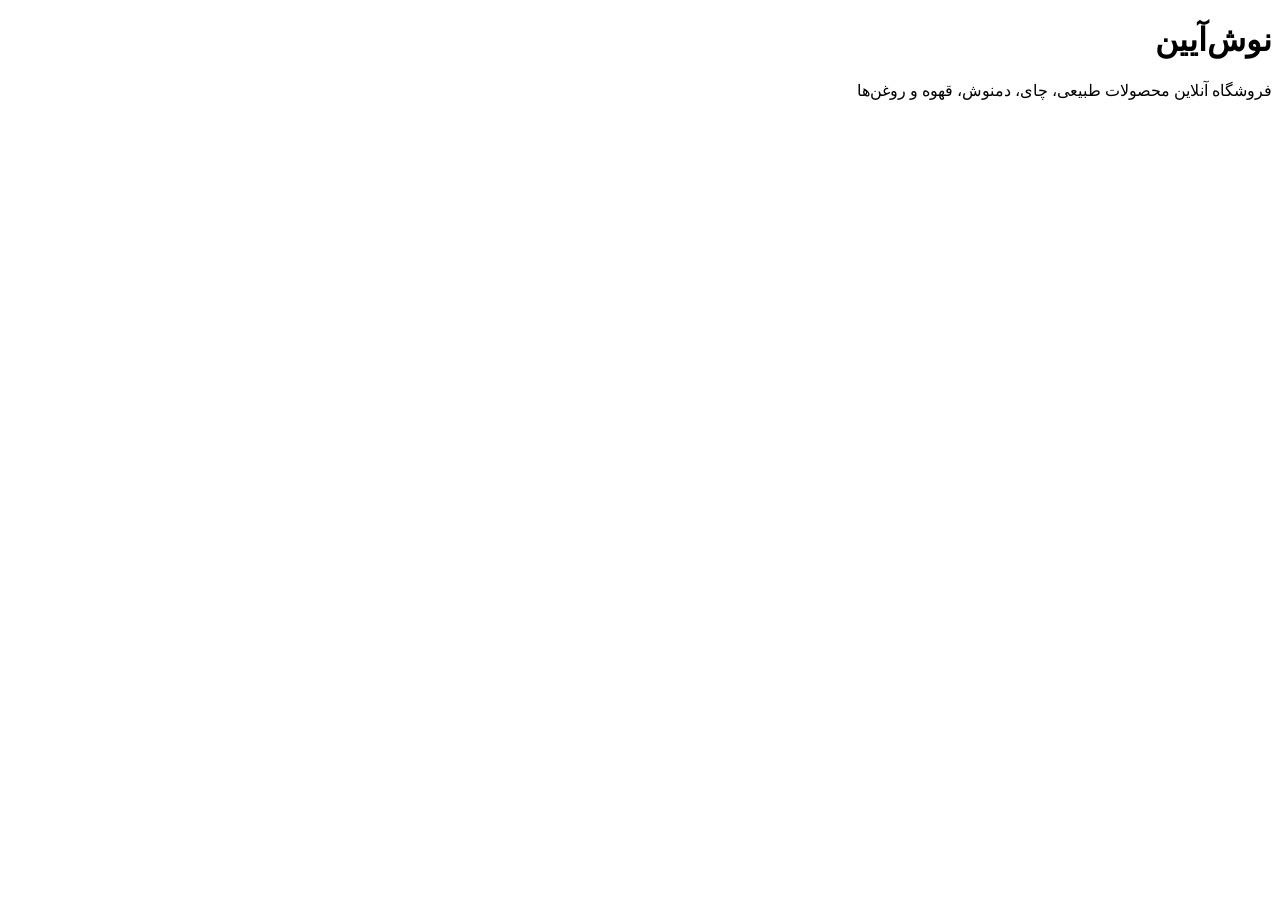
==== index.html @ 5b9dd668 "Create index.html" ====
<!DOCTYPE html>
<html lang="fa" dir="rtl">
<head>
    <meta charset="UTF-8">
    <meta name="viewport" content="width=device-width, initial-scale=1.0">
    <title>نوش‌آیین | فروشگاه محصولات طبیعی</title>
</head>

<body>

    <h1>نوش‌آیین</h1>
    <p>فروشگاه آنلاین محصولات طبیعی، چای، دمنوش، قهوه و روغن‌ها</p>

</body>
</html>
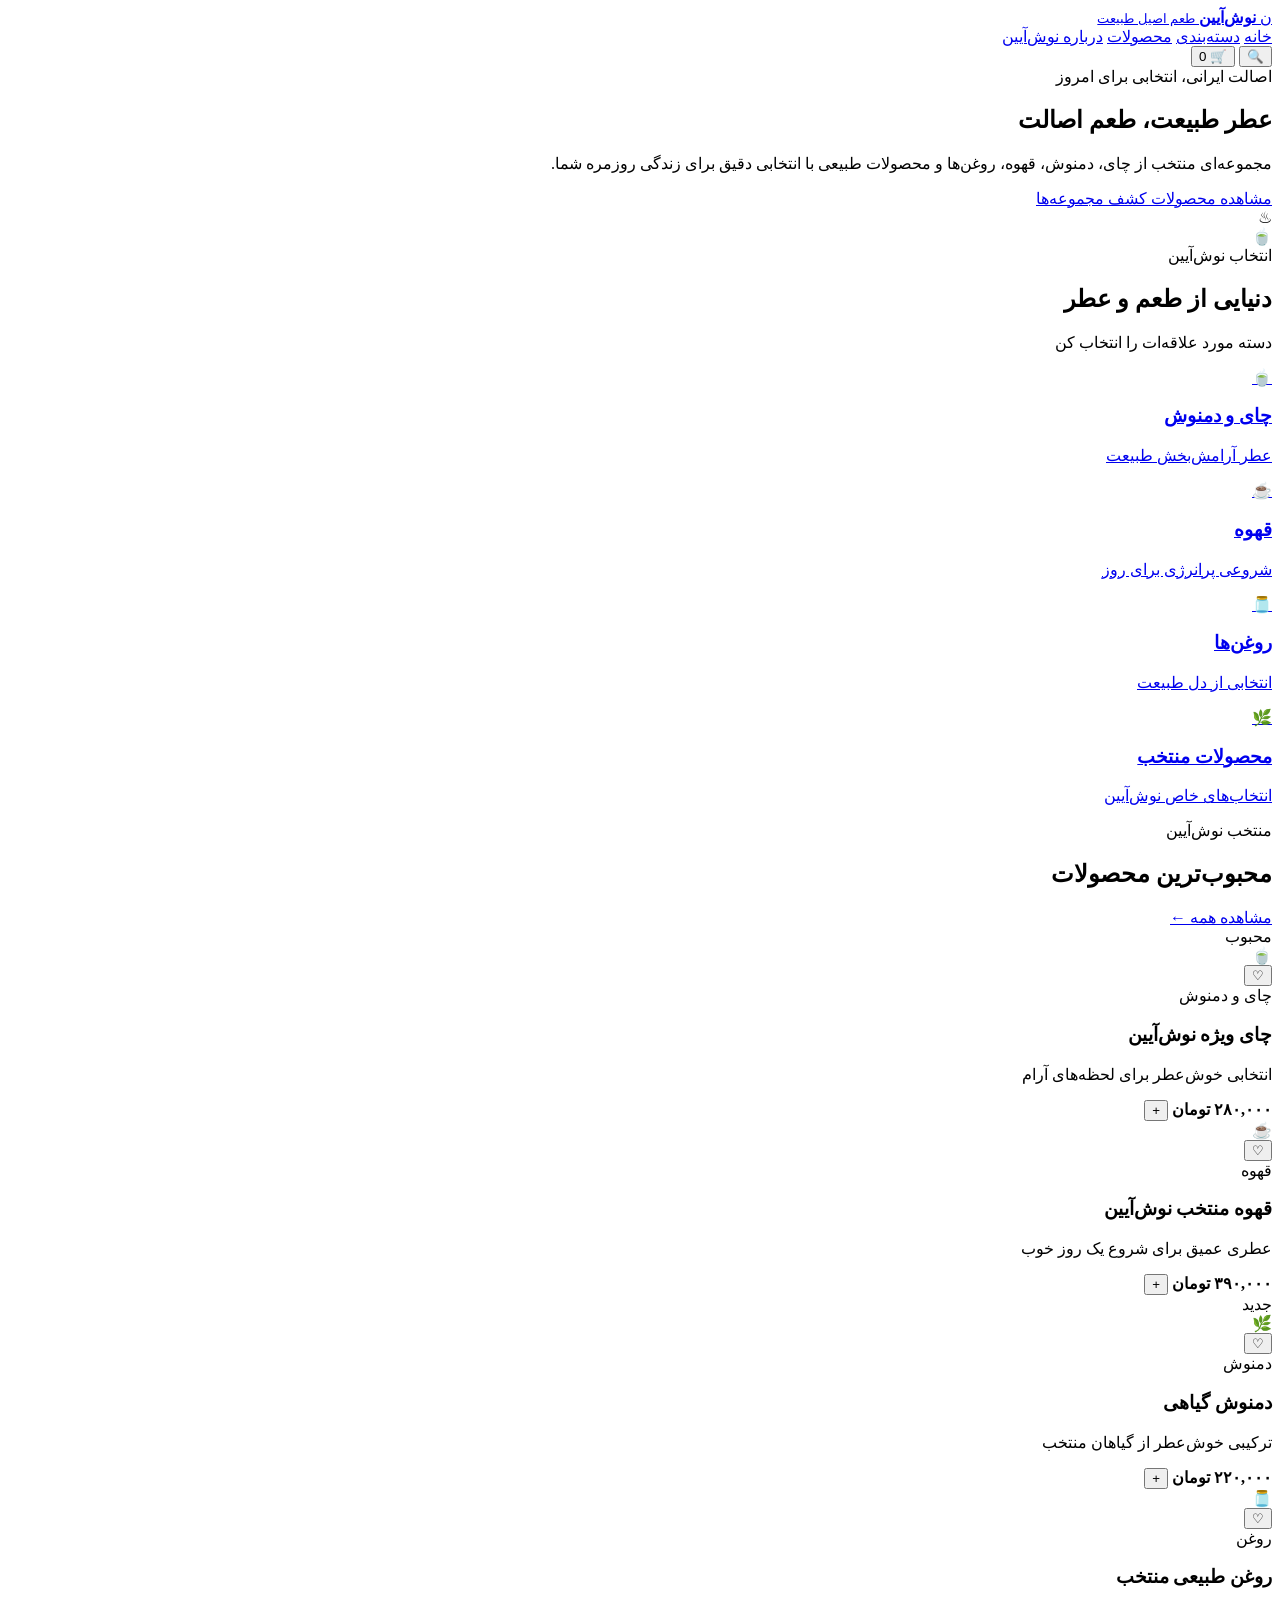
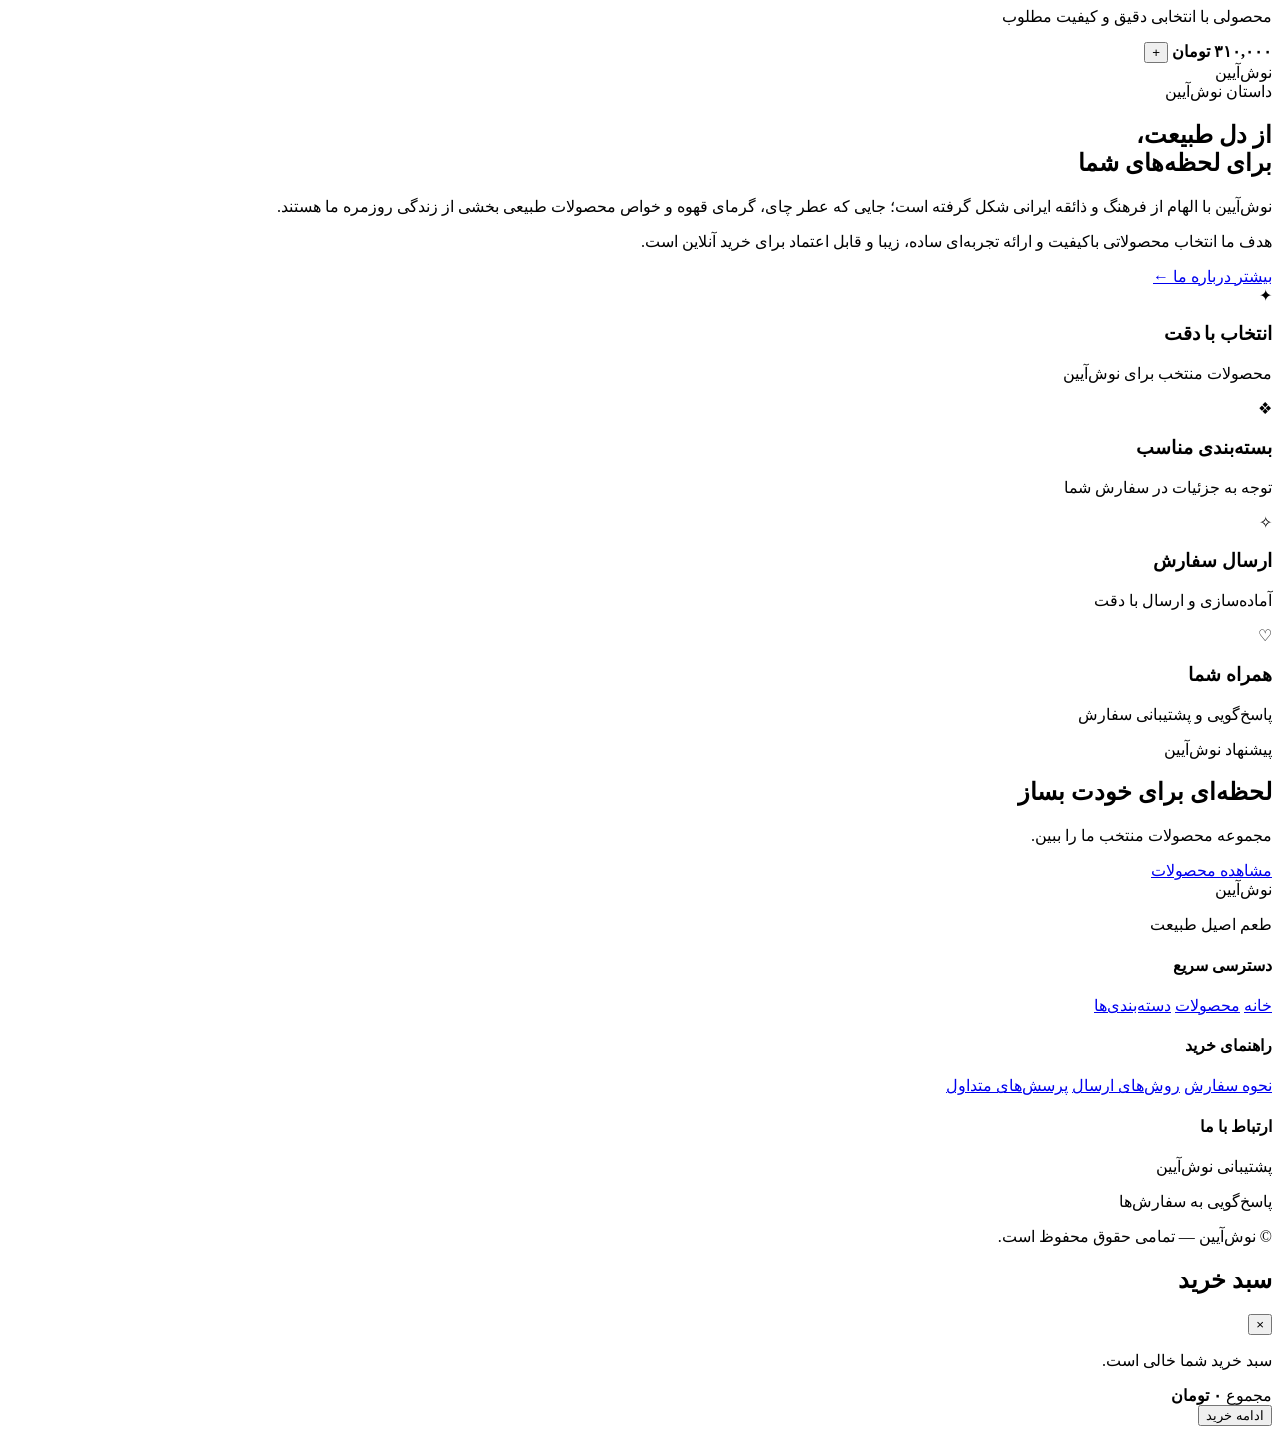
==== commit 559d446b: "Update index.html" ====
--- a/index.html
+++ b/index.html
@@ -3,13 +3,748 @@
 <head>
     <meta charset="UTF-8">
     <meta name="viewport" content="width=device-width, initial-scale=1.0">
+
     <title>نوش‌آیین | فروشگاه محصولات طبیعی</title>
+
+    <meta
+        name="description"
+        content="نوش‌آیین؛ فروشگاه آنلاین چای، دمنوش، قهوه، روغن و محصولات طبیعی"
+    >
+
+    <link rel="stylesheet" href="style.css">
 </head>
 
 <body>
 
-    <h1>نوش‌آیین</h1>
-    <p>فروشگاه آنلاین محصولات طبیعی، چای، دمنوش، قهوه و روغن‌ها</p>
+    <!-- ================= HEADER ================= -->
+
+    <header class="header">
+
+        <div class="container nav">
+
+            <a href="#" class="logo">
+                <span class="logo-symbol">ن</span>
+
+                <span>
+                    <strong>نوش‌آیین</strong>
+                    <small>طعم اصیل طبیعت</small>
+                </span>
+            </a>
+
+            <nav class="main-nav">
+
+                <a href="#home">خانه</a>
+                <a href="#categories">دسته‌بندی</a>
+                <a href="#products">محصولات</a>
+                <a href="#story">درباره نوش‌آیین</a>
+
+            </nav>
+
+            <div class="nav-actions">
+
+                <button class="icon-btn" aria-label="جستجو">
+                    🔍
+                </button>
+
+                <button class="cart-btn" id="cartButton">
+
+                    🛒
+
+                    <span id="cartCount">0</span>
+
+                </button>
+
+            </div>
+
+        </div>
+
+    </header>
+
+
+    <!-- ================= HERO ================= -->
+
+    <main>
+
+        <section class="hero" id="home">
+
+            <div class="hero-pattern"></div>
+
+            <div class="container hero-content">
+
+                <div class="hero-text">
+
+                    <span class="eyebrow">
+                        اصالت ایرانی، انتخابی برای امروز
+                    </span>
+
+                    <h1>
+                        عطر طبیعت،
+                        <span>طعم اصالت</span>
+                    </h1>
+
+                    <p>
+                        مجموعه‌ای منتخب از چای، دمنوش، قهوه،
+                        روغن‌ها و محصولات طبیعی با انتخابی
+                        دقیق برای زندگی روزمره شما.
+                    </p>
+
+                    <div class="hero-buttons">
+
+                        <a href="#products" class="btn btn-primary">
+                            مشاهده محصولات
+                        </a>
+
+                        <a href="#categories" class="btn btn-outline">
+                            کشف مجموعه‌ها
+                        </a>
+
+                    </div>
+
+                </div>
+
+
+                <div class="hero-visual">
+
+                    <div class="hero-circle">
+
+                        <div class="tea-steam">♨</div>
+
+                        <div class="hero-tea">
+                            🍵
+                        </div>
+
+                    </div>
+
+                    <div class="gold-orbit"></div>
+
+                </div>
+
+            </div>
+
+        </section>
+
+
+        <!-- ================= CATEGORIES ================= -->
+
+        <section class="categories section" id="categories">
+
+            <div class="container">
+
+                <div class="section-heading">
+
+                    <span>انتخاب نوش‌آیین</span>
+
+                    <h2>
+                        دنیایی از طعم و عطر
+                    </h2>
+
+                    <p>
+                        دسته مورد علاقه‌ات را انتخاب کن
+                    </p>
+
+                </div>
+
+
+                <div class="category-grid">
+
+                    <a href="#products" class="category-card">
+
+                        <div class="category-icon">
+                            🍵
+                        </div>
+
+                        <h3>چای و دمنوش</h3>
+
+                        <p>
+                            عطر آرامش‌بخش طبیعت
+                        </p>
+
+                    </a>
+
+
+                    <a href="#products" class="category-card red">
+
+                        <div class="category-icon">
+                            ☕
+                        </div>
+
+                        <h3>قهوه</h3>
+
+                        <p>
+                            شروعی پرانرژی برای روز
+                        </p>
+
+                    </a>
+
+
+                    <a href="#products" class="category-card">
+
+                        <div class="category-icon">
+                            🫙
+                        </div>
+
+                        <h3>روغن‌ها</h3>
+
+                        <p>
+                            انتخابی از دل طبیعت
+                        </p>
+
+                    </a>
+
+
+                    <a href="#products" class="category-card red">
+
+                        <div class="category-icon">
+                            🌿
+                        </div>
+
+                        <h3>محصولات منتخب</h3>
+
+                        <p>
+                            انتخاب‌های خاص نوش‌آیین
+                        </p>
+
+                    </a>
+
+                </div>
+
+            </div>
+
+        </section>
+
+
+        <!-- ================= PRODUCTS ================= -->
+
+        <section class="products section" id="products">
+
+            <div class="container">
+
+                <div class="section-heading products-heading">
+
+                    <div>
+
+                        <span>منتخب نوش‌آیین</span>
+
+                        <h2>
+                            محبوب‌ترین محصولات
+                        </h2>
+
+                    </div>
+
+                    <a href="#" class="view-all">
+                        مشاهده همه ←
+                    </a>
+
+                </div>
+
+
+                <div class="product-grid">
+
+
+                    <!-- PRODUCT 1 -->
+
+                    <article class="product-card">
+
+                        <div class="product-image">
+
+                            <span class="product-badge">
+                                محبوب
+                            </span>
+
+                            <div class="product-placeholder">
+                                🍵
+                            </div>
+
+                            <button class="favorite">
+                                ♡
+                            </button>
+
+                        </div>
+
+                        <div class="product-info">
+
+                            <span class="product-category">
+                                چای و دمنوش
+                            </span>
+
+                            <h3>
+                                چای ویژه نوش‌آیین
+                            </h3>
+
+                            <p>
+                                انتخابی خوش‌عطر برای لحظه‌های آرام
+                            </p>
+
+                            <div class="product-bottom">
+
+                                <strong>
+                                    ۲۸۰,۰۰۰ تومان
+                                </strong>
+
+                                <button
+                                    class="add-cart"
+                                    data-name="چای ویژه نوش‌آیین"
+                                    data-price="280000"
+                                >
+                                    +
+                                </button>
+
+                            </div>
+
+                        </div>
+
+                    </article>
+
+
+                    <!-- PRODUCT 2 -->
+
+                    <article class="product-card">
+
+                        <div class="product-image">
+
+                            <div class="product-placeholder">
+                                ☕
+                            </div>
+
+                            <button class="favorite">
+                                ♡
+                            </button>
+
+                        </div>
+
+                        <div class="product-info">
+
+                            <span class="product-category">
+                                قهوه
+                            </span>
+
+                            <h3>
+                                قهوه منتخب نوش‌آیین
+                            </h3>
+
+                            <p>
+                                عطری عمیق برای شروع یک روز خوب
+                            </p>
+
+                            <div class="product-bottom">
+
+                                <strong>
+                                    ۳۹۰,۰۰۰ تومان
+                                </strong>
+
+                                <button
+                                    class="add-cart"
+                                    data-name="قهوه منتخب نوش‌آیین"
+                                    data-price="390000"
+                                >
+                                    +
+                                </button>
+
+                            </div>
+
+                        </div>
+
+                    </article>
+
+
+                    <!-- PRODUCT 3 -->
+
+                    <article class="product-card">
+
+                        <div class="product-image">
+
+                            <span class="product-badge">
+                                جدید
+                            </span>
+
+                            <div class="product-placeholder">
+                                🌿
+                            </div>
+
+                            <button class="favorite">
+                                ♡
+                            </button>
+
+                        </div>
+
+                        <div class="product-info">
+
+                            <span class="product-category">
+                                دمنوش
+                            </span>
+
+                            <h3>
+                                دمنوش گیاهی
+                            </h3>
+
+                            <p>
+                                ترکیبی خوش‌عطر از گیاهان منتخب
+                            </p>
+
+                            <div class="product-bottom">
+
+                                <strong>
+                                    ۲۲۰,۰۰۰ تومان
+                                </strong>
+
+                                <button
+                                    class="add-cart"
+                                    data-name="دمنوش گیاهی"
+                                    data-price="220000"
+                                >
+                                    +
+                                </button>
+
+                            </div>
+
+                        </div>
+
+                    </article>
+
+
+                    <!-- PRODUCT 4 -->
+
+                    <article class="product-card">
+
+                        <div class="product-image">
+
+                            <div class="product-placeholder">
+                                🫙
+                            </div>
+
+                            <button class="favorite">
+                                ♡
+                            </button>
+
+                        </div>
+
+                        <div class="product-info">
+
+                            <span class="product-category">
+                                روغن
+                            </span>
+
+                            <h3>
+                                روغن طبیعی منتخب
+                            </h3>
+
+                            <p>
+                                محصولی با انتخابی دقیق و کیفیت مطلوب
+                            </p>
+
+                            <div class="product-bottom">
+
+                                <strong>
+                                    ۳۱۰,۰۰۰ تومان
+                                </strong>
+
+                                <button
+                                    class="add-cart"
+                                    data-name="روغن طبیعی منتخب"
+                                    data-price="310000"
+                                >
+                                    +
+                                </button>
+
+                            </div>
+
+                        </div>
+
+                    </article>
+
+                </div>
+
+            </div>
+
+        </section>
+
+
+        <!-- ================= STORY ================= -->
+
+        <section class="story section" id="story">
+
+            <div class="container story-grid">
+
+                <div class="story-visual">
+
+                    <div class="arch">
+
+                        <div class="arch-inner">
+                            نوش‌آیین
+                        </div>
+
+                    </div>
+
+                </div>
+
+
+                <div class="story-text">
+
+                    <span>
+                        داستان نوش‌آیین
+                    </span>
+
+                    <h2>
+                        از دل طبیعت،
+                        <br>
+                        برای لحظه‌های شما
+                    </h2>
+
+                    <p>
+                        نوش‌آیین با الهام از فرهنگ و ذائقه ایرانی
+                        شکل گرفته است؛ جایی که عطر چای،
+                        گرمای قهوه و خواص محصولات طبیعی
+                        بخشی از زندگی روزمره ما هستند.
+                    </p>
+
+                    <p>
+                        هدف ما انتخاب محصولاتی باکیفیت و ارائه
+                        تجربه‌ای ساده، زیبا و قابل اعتماد برای
+                        خرید آنلاین است.
+                    </p>
+
+                    <a href="#" class="text-link">
+                        بیشتر درباره ما ←
+                    </a>
+
+                </div>
+
+            </div>
+
+        </section>
+
+
+        <!-- ================= BENEFITS ================= -->
+
+        <section class="benefits section">
+
+            <div class="container">
+
+                <div class="benefit-grid">
+
+                    <div class="benefit">
+
+                        <div>✦</div>
+
+                        <h3>
+                            انتخاب با دقت
+                        </h3>
+
+                        <p>
+                            محصولات منتخب برای نوش‌آیین
+                        </p>
+
+                    </div>
+
+
+                    <div class="benefit">
+
+                        <div>❖</div>
+
+                        <h3>
+                            بسته‌بندی مناسب
+                        </h3>
+
+                        <p>
+                            توجه به جزئیات در سفارش شما
+                        </p>
+
+                    </div>
+
+
+                    <div class="benefit">
+
+                        <div>✧</div>
+
+                        <h3>
+                            ارسال سفارش
+                        </h3>
+
+                        <p>
+                            آماده‌سازی و ارسال با دقت
+                        </p>
+
+                    </div>
+
+
+                    <div class="benefit">
+
+                        <div>♡</div>
+
+                        <h3>
+                            همراه شما
+                        </h3>
+
+                        <p>
+                            پاسخ‌گویی و پشتیبانی سفارش
+                        </p>
+
+                    </div>
+
+                </div>
+
+            </div>
+
+        </section>
+
+
+        <!-- ================= PROMO ================= -->
+
+        <section class="promo">
+
+            <div class="container promo-content">
+
+                <div>
+
+                    <span>
+                        پیشنهاد نوش‌آیین
+                    </span>
+
+                    <h2>
+                        لحظه‌ای برای خودت بساز
+                    </h2>
+
+                    <p>
+                        مجموعه محصولات منتخب ما را ببین.
+                    </p>
+
+                </div>
+
+                <a href="#products" class="btn btn-light">
+                    مشاهده محصولات
+                </a>
+
+            </div>
+
+        </section>
+
+    </main>
+
+
+    <!-- ================= FOOTER ================= -->
+
+    <footer class="footer">
+
+        <div class="container footer-grid">
+
+            <div class="footer-brand">
+
+                <div class="footer-logo">
+                    نوش‌آیین
+                </div>
+
+                <p>
+                    طعم اصیل طبیعت
+                </p>
+
+            </div>
+
+
+            <div>
+
+                <h4>
+                    دسترسی سریع
+                </h4>
+
+                <a href="#home">خانه</a>
+                <a href="#products">محصولات</a>
+                <a href="#categories">دسته‌بندی‌ها</a>
+
+            </div>
+
+
+            <div>
+
+                <h4>
+                    راهنمای خرید
+                </h4>
+
+                <a href="#">نحوه سفارش</a>
+                <a href="#">روش‌های ارسال</a>
+                <a href="#">پرسش‌های متداول</a>
+
+            </div>
+
+
+            <div>
+
+                <h4>
+                    ارتباط با ما
+                </h4>
+
+                <p>
+                    پشتیبانی نوش‌آیین
+                </p>
+
+                <p>
+                    پاسخ‌گویی به سفارش‌ها
+                </p>
+
+            </div>
+
+        </div>
+
+
+        <div class="footer-bottom">
+
+            © نوش‌آیین — تمامی حقوق محفوظ است.
+
+        </div>
+
+    </footer>
+
+
+    <!-- ================= CART ================= -->
+
+    <aside class="cart-panel" id="cartPanel">
+
+        <div class="cart-header">
+
+            <h2>
+                سبد خرید
+            </h2>
+
+            <button id="closeCart">
+                ×
+            </button>
+
+        </div>
+
+        <div id="cartItems" class="cart-items">
+
+            <p class="empty-cart">
+                سبد خرید شما خالی است.
+            </p>
+
+        </div>
+
+        <div class="cart-footer">
+
+            <div>
+
+                <span>
+                    مجموع
+                </span>
+
+                <strong id="cartTotal">
+                    ۰ تومان
+                </strong>
+
+            </div>
+
+            <button class="checkout-btn">
+                ادامه خرید
+            </button>
+
+        </div>
+
+    </aside>
+
+
+    <div class="cart-overlay" id="cartOverlay"></div>
+
+
+    <script src="script.js"></script>
 
 </body>
-</html>
+                        </html>
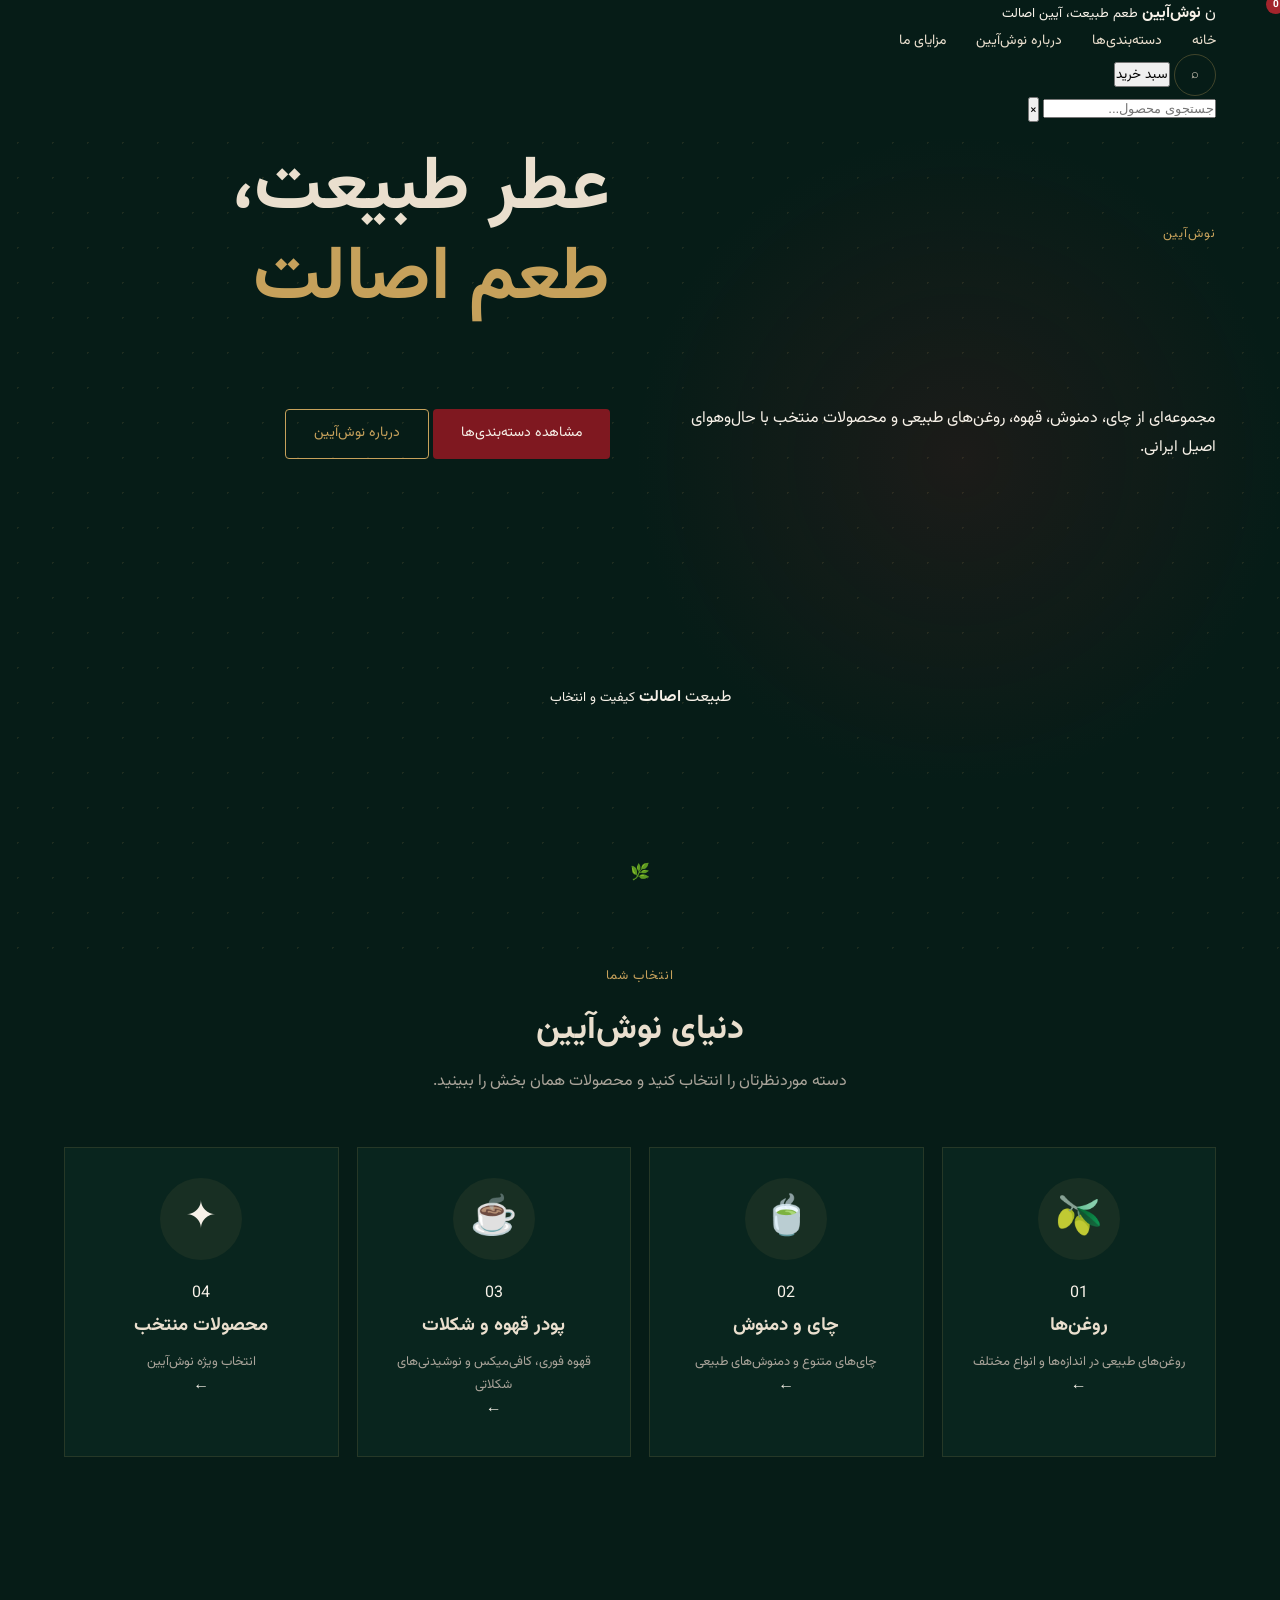
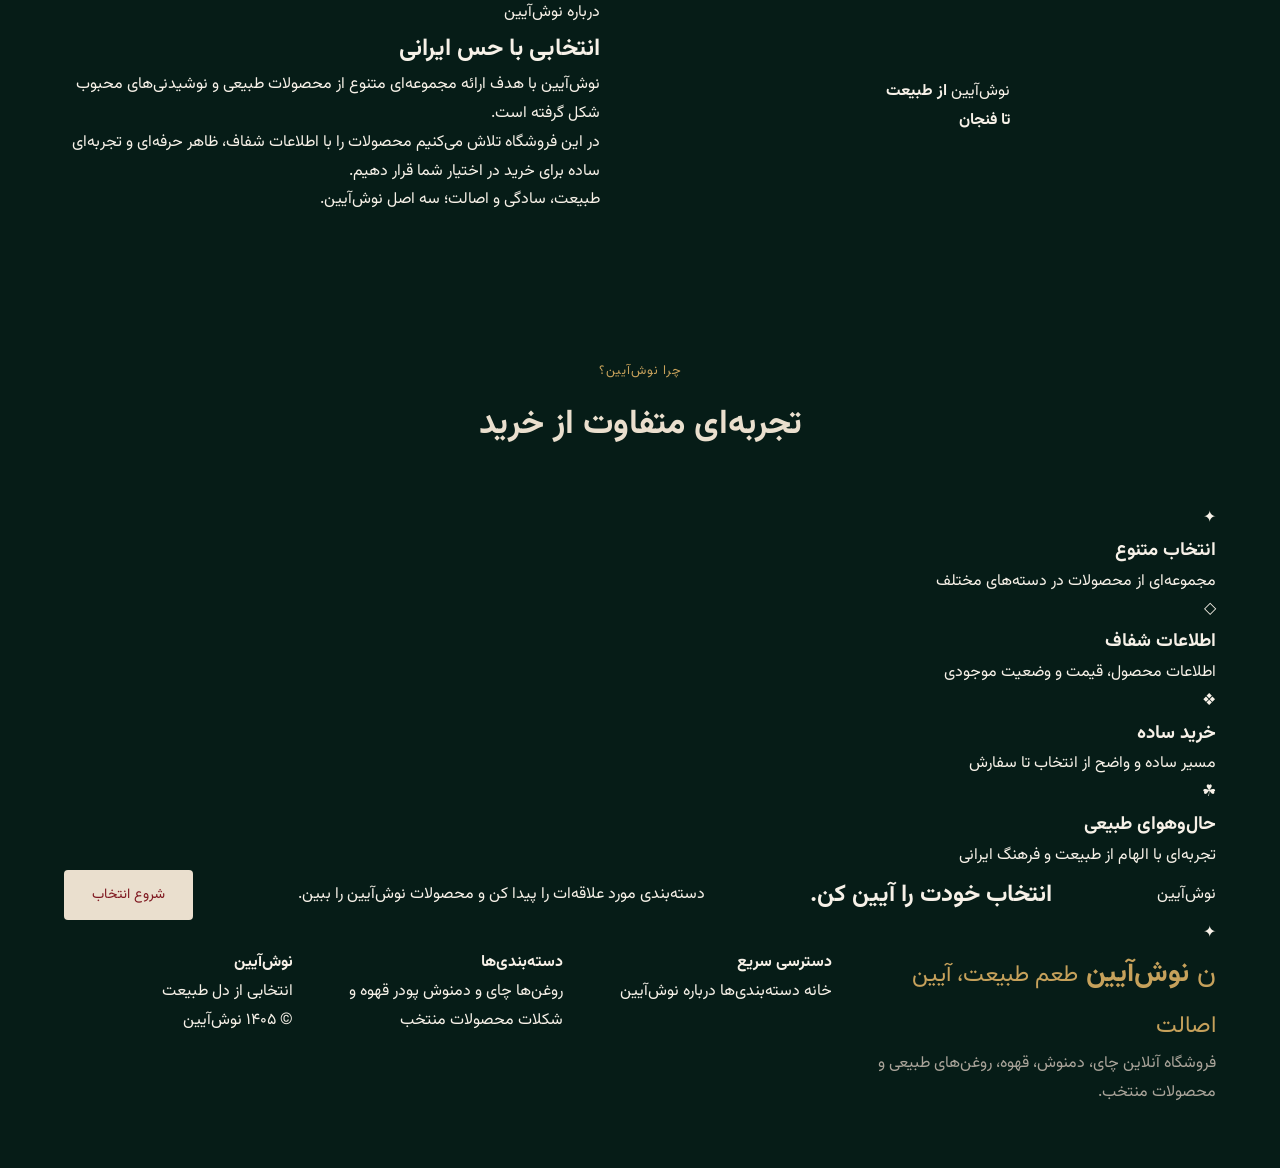
==== commit 1b457b35: "Update index.html" ====
--- a/index.html
+++ b/index.html
@@ -1,750 +1,545 @@
 <!DOCTYPE html>
 <html lang="fa" dir="rtl">
 <head>
-    <meta charset="UTF-8">
-    <meta name="viewport" content="width=device-width, initial-scale=1.0">
-
-    <title>نوش‌آیین | فروشگاه محصولات طبیعی</title>
-
-    <meta
-        name="description"
-        content="نوش‌آیین؛ فروشگاه آنلاین چای، دمنوش، قهوه، روغن و محصولات طبیعی"
-    >
-
-    <link rel="stylesheet" href="style.css">
+  <meta charset="UTF-8">
+  <meta name="viewport" content="width=device-width, initial-scale=1.0">
+
+  <title>نوش‌آیین | فروشگاه محصولات طبیعی</title>
+
+  <meta
+    name="description"
+    content="نوش‌آیین؛ فروشگاه آنلاین چای، دمنوش، روغن‌های طبیعی، قهوه و محصولات منتخب."
+  >
+
+  <link rel="preconnect" href="https://fonts.googleapis.com">
+  <link rel="preconnect" href="https://fonts.gstatic.com" crossorigin>
+  <link
+    href="https://fonts.googleapis.com/css2?family=Vazirmatn:wght@300;400;500;600;700;800&display=swap"
+    rel="stylesheet"
+  >
+
+  <link rel="stylesheet" href="style.css">
 </head>
 
 <body>
 
-    <!-- ================= HEADER ================= -->
-
-    <header class="header">
-
-        <div class="container nav">
-
-            <a href="#" class="logo">
-                <span class="logo-symbol">ن</span>
-
-                <span>
-                    <strong>نوش‌آیین</strong>
-                    <small>طعم اصیل طبیعت</small>
-                </span>
+  <!-- ================= HEADER ================= -->
+
+  <header class="site-header">
+    <div class="container header-inner">
+
+      <a href="index.html" class="brand">
+        <span class="brand-symbol">ن</span>
+
+        <span class="brand-text">
+          <strong>نوش‌آیین</strong>
+          <small>طعم طبیعت، آیین اصالت</small>
+        </span>
+      </a>
+
+      <nav class="main-nav">
+        <a href="index.html" class="active">خانه</a>
+        <a href="#categories">دسته‌بندی‌ها</a>
+        <a href="#story">درباره نوش‌آیین</a>
+        <a href="#benefits">مزایای ما</a>
+      </nav>
+
+      <div class="header-actions">
+
+        <button
+          class="icon-btn"
+          id="searchButton"
+          aria-label="جستجو"
+        >
+          ⌕
+        </button>
+
+        <button
+          class="cart-button"
+          id="cartButton"
+          aria-label="سبد خرید"
+        >
+          <span>سبد خرید</span>
+          <b id="cartCount">0</b>
+        </button>
+
+      </div>
+
+    </div>
+  </header>
+
+
+  <!-- ================= SEARCH ================= -->
+
+  <div class="search-box" id="searchBox">
+
+    <div class="container search-inner">
+
+      <input
+        id="searchInput"
+        type="search"
+        placeholder="جستجوی محصول..."
+        autocomplete="off"
+      >
+
+      <button id="closeSearch">×</button>
+
+    </div>
+
+  </div>
+
+
+  <main>
+
+    <!-- ================= HERO ================= -->
+
+    <section class="hero">
+
+      <div class="hero-pattern"></div>
+
+      <div class="container hero-inner">
+
+        <div class="hero-content">
+
+          <span class="eyebrow">
+            نوش‌آیین
+          </span>
+
+          <h1>
+            عطر طبیعت،
+            <span>طعم اصالت</span>
+          </h1>
+
+          <p>
+            مجموعه‌ای از چای، دمنوش، قهوه، روغن‌های طبیعی
+            و محصولات منتخب با حال‌وهوای اصیل ایرانی.
+          </p>
+
+          <div class="hero-actions">
+
+            <a href="#categories" class="btn btn-primary">
+              مشاهده دسته‌بندی‌ها
             </a>
 
-            <nav class="main-nav">
-
-                <a href="#home">خانه</a>
-                <a href="#categories">دسته‌بندی</a>
-                <a href="#products">محصولات</a>
-                <a href="#story">درباره نوش‌آیین</a>
-
-            </nav>
-
-            <div class="nav-actions">
-
-                <button class="icon-btn" aria-label="جستجو">
-                    🔍
-                </button>
-
-                <button class="cart-btn" id="cartButton">
-
-                    🛒
-
-                    <span id="cartCount">0</span>
-
-                </button>
-
-            </div>
-
-        </div>
-
-    </header>
-
-
-    <!-- ================= HERO ================= -->
-
-    <main>
-
-        <section class="hero" id="home">
-
-            <div class="hero-pattern"></div>
-
-            <div class="container hero-content">
-
-                <div class="hero-text">
-
-                    <span class="eyebrow">
-                        اصالت ایرانی، انتخابی برای امروز
-                    </span>
-
-                    <h1>
-                        عطر طبیعت،
-                        <span>طعم اصالت</span>
-                    </h1>
-
-                    <p>
-                        مجموعه‌ای منتخب از چای، دمنوش، قهوه،
-                        روغن‌ها و محصولات طبیعی با انتخابی
-                        دقیق برای زندگی روزمره شما.
-                    </p>
-
-                    <div class="hero-buttons">
-
-                        <a href="#products" class="btn btn-primary">
-                            مشاهده محصولات
-                        </a>
-
-                        <a href="#categories" class="btn btn-outline">
-                            کشف مجموعه‌ها
-                        </a>
-
-                    </div>
-
-                </div>
-
-
-                <div class="hero-visual">
-
-                    <div class="hero-circle">
-
-                        <div class="tea-steam">♨</div>
-
-                        <div class="hero-tea">
-                            🍵
-                        </div>
-
-                    </div>
-
-                    <div class="gold-orbit"></div>
-
-                </div>
-
-            </div>
-
-        </section>
-
-
-        <!-- ================= CATEGORIES ================= -->
-
-        <section class="categories section" id="categories">
-
-            <div class="container">
-
-                <div class="section-heading">
-
-                    <span>انتخاب نوش‌آیین</span>
-
-                    <h2>
-                        دنیایی از طعم و عطر
-                    </h2>
-
-                    <p>
-                        دسته مورد علاقه‌ات را انتخاب کن
-                    </p>
-
-                </div>
-
-
-                <div class="category-grid">
-
-                    <a href="#products" class="category-card">
-
-                        <div class="category-icon">
-                            🍵
-                        </div>
-
-                        <h3>چای و دمنوش</h3>
-
-                        <p>
-                            عطر آرامش‌بخش طبیعت
-                        </p>
-
-                    </a>
-
-
-                    <a href="#products" class="category-card red">
-
-                        <div class="category-icon">
-                            ☕
-                        </div>
-
-                        <h3>قهوه</h3>
-
-                        <p>
-                            شروعی پرانرژی برای روز
-                        </p>
-
-                    </a>
-
-
-                    <a href="#products" class="category-card">
-
-                        <div class="category-icon">
-                            🫙
-                        </div>
-
-                        <h3>روغن‌ها</h3>
-
-                        <p>
-                            انتخابی از دل طبیعت
-                        </p>
-
-                    </a>
-
-
-                    <a href="#products" class="category-card red">
-
-                        <div class="category-icon">
-                            🌿
-                        </div>
-
-                        <h3>محصولات منتخب</h3>
-
-                        <p>
-                            انتخاب‌های خاص نوش‌آیین
-                        </p>
-
-                    </a>
-
-                </div>
-
-            </div>
-
-        </section>
-
-
-        <!-- ================= PRODUCTS ================= -->
-
-        <section class="products section" id="products">
-
-            <div class="container">
-
-                <div class="section-heading products-heading">
-
-                    <div>
-
-                        <span>منتخب نوش‌آیین</span>
-
-                        <h2>
-                            محبوب‌ترین محصولات
-                        </h2>
-
-                    </div>
-
-                    <a href="#" class="view-all">
-                        مشاهده همه ←
-                    </a>
-
-                </div>
-
-
-                <div class="product-grid">
-
-
-                    <!-- PRODUCT 1 -->
-
-                    <article class="product-card">
-
-                        <div class="product-image">
-
-                            <span class="product-badge">
-                                محبوب
-                            </span>
-
-                            <div class="product-placeholder">
-                                🍵
-                            </div>
-
-                            <button class="favorite">
-                                ♡
-                            </button>
-
-                        </div>
-
-                        <div class="product-info">
-
-                            <span class="product-category">
-                                چای و دمنوش
-                            </span>
-
-                            <h3>
-                                چای ویژه نوش‌آیین
-                            </h3>
-
-                            <p>
-                                انتخابی خوش‌عطر برای لحظه‌های آرام
-                            </p>
-
-                            <div class="product-bottom">
-
-                                <strong>
-                                    ۲۸۰,۰۰۰ تومان
-                                </strong>
-
-                                <button
-                                    class="add-cart"
-                                    data-name="چای ویژه نوش‌آیین"
-                                    data-price="280000"
-                                >
-                                    +
-                                </button>
-
-                            </div>
-
-                        </div>
-
-                    </article>
-
-
-                    <!-- PRODUCT 2 -->
-
-                    <article class="product-card">
-
-                        <div class="product-image">
-
-                            <div class="product-placeholder">
-                                ☕
-                            </div>
-
-                            <button class="favorite">
-                                ♡
-                            </button>
-
-                        </div>
-
-                        <div class="product-info">
-
-                            <span class="product-category">
-                                قهوه
-                            </span>
-
-                            <h3>
-                                قهوه منتخب نوش‌آیین
-                            </h3>
-
-                            <p>
-                                عطری عمیق برای شروع یک روز خوب
-                            </p>
-
-                            <div class="product-bottom">
-
-                                <strong>
-                                    ۳۹۰,۰۰۰ تومان
-                                </strong>
-
-                                <button
-                                    class="add-cart"
-                                    data-name="قهوه منتخب نوش‌آیین"
-                                    data-price="390000"
-                                >
-                                    +
-                                </button>
-
-                            </div>
-
-                        </div>
-
-                    </article>
-
-
-                    <!-- PRODUCT 3 -->
-
-                    <article class="product-card">
-
-                        <div class="product-image">
-
-                            <span class="product-badge">
-                                جدید
-                            </span>
-
-                            <div class="product-placeholder">
-                                🌿
-                            </div>
-
-                            <button class="favorite">
-                                ♡
-                            </button>
-
-                        </div>
-
-                        <div class="product-info">
-
-                            <span class="product-category">
-                                دمنوش
-                            </span>
-
-                            <h3>
-                                دمنوش گیاهی
-                            </h3>
-
-                            <p>
-                                ترکیبی خوش‌عطر از گیاهان منتخب
-                            </p>
-
-                            <div class="product-bottom">
-
-                                <strong>
-                                    ۲۲۰,۰۰۰ تومان
-                                </strong>
-
-                                <button
-                                    class="add-cart"
-                                    data-name="دمنوش گیاهی"
-                                    data-price="220000"
-                                >
-                                    +
-                                </button>
-
-                            </div>
-
-                        </div>
-
-                    </article>
-
-
-                    <!-- PRODUCT 4 -->
-
-                    <article class="product-card">
-
-                        <div class="product-image">
-
-                            <div class="product-placeholder">
-                                🫙
-                            </div>
-
-                            <button class="favorite">
-                                ♡
-                            </button>
-
-                        </div>
-
-                        <div class="product-info">
-
-                            <span class="product-category">
-                                روغن
-                            </span>
-
-                            <h3>
-                                روغن طبیعی منتخب
-                            </h3>
-
-                            <p>
-                                محصولی با انتخابی دقیق و کیفیت مطلوب
-                            </p>
-
-                            <div class="product-bottom">
-
-                                <strong>
-                                    ۳۱۰,۰۰۰ تومان
-                                </strong>
-
-                                <button
-                                    class="add-cart"
-                                    data-name="روغن طبیعی منتخب"
-                                    data-price="310000"
-                                >
-                                    +
-                                </button>
-
-                            </div>
-
-                        </div>
-
-                    </article>
-
-                </div>
-
-            </div>
-
-        </section>
-
-
-        <!-- ================= STORY ================= -->
-
-        <section class="story section" id="story">
-
-            <div class="container story-grid">
-
-                <div class="story-visual">
-
-                    <div class="arch">
-
-                        <div class="arch-inner">
-                            نوش‌آیین
-                        </div>
-
-                    </div>
-
-                </div>
-
-
-                <div class="story-text">
-
-                    <span>
-                        داستان نوش‌آیین
-                    </span>
-
-                    <h2>
-                        از دل طبیعت،
-                        <br>
-                        برای لحظه‌های شما
-                    </h2>
-
-                    <p>
-                        نوش‌آیین با الهام از فرهنگ و ذائقه ایرانی
-                        شکل گرفته است؛ جایی که عطر چای،
-                        گرمای قهوه و خواص محصولات طبیعی
-                        بخشی از زندگی روزمره ما هستند.
-                    </p>
-
-                    <p>
-                        هدف ما انتخاب محصولاتی باکیفیت و ارائه
-                        تجربه‌ای ساده، زیبا و قابل اعتماد برای
-                        خرید آنلاین است.
-                    </p>
-
-                    <a href="#" class="text-link">
-                        بیشتر درباره ما ←
-                    </a>
-
-                </div>
-
-            </div>
-
-        </section>
-
-
-        <!-- ================= BENEFITS ================= -->
-
-        <section class="benefits section">
-
-            <div class="container">
-
-                <div class="benefit-grid">
-
-                    <div class="benefit">
-
-                        <div>✦</div>
-
-                        <h3>
-                            انتخاب با دقت
-                        </h3>
-
-                        <p>
-                            محصولات منتخب برای نوش‌آیین
-                        </p>
-
-                    </div>
-
-
-                    <div class="benefit">
-
-                        <div>❖</div>
-
-                        <h3>
-                            بسته‌بندی مناسب
-                        </h3>
-
-                        <p>
-                            توجه به جزئیات در سفارش شما
-                        </p>
-
-                    </div>
-
-
-                    <div class="benefit">
-
-                        <div>✧</div>
-
-                        <h3>
-                            ارسال سفارش
-                        </h3>
-
-                        <p>
-                            آماده‌سازی و ارسال با دقت
-                        </p>
-
-                    </div>
-
-
-                    <div class="benefit">
-
-                        <div>♡</div>
-
-                        <h3>
-                            همراه شما
-                        </h3>
-
-                        <p>
-                            پاسخ‌گویی و پشتیبانی سفارش
-                        </p>
-
-                    </div>
-
-                </div>
-
-            </div>
-
-        </section>
-
-
-        <!-- ================= PROMO ================= -->
-
-        <section class="promo">
-
-            <div class="container promo-content">
-
-                <div>
-
-                    <span>
-                        پیشنهاد نوش‌آیین
-                    </span>
-
-                    <h2>
-                        لحظه‌ای برای خودت بساز
-                    </h2>
-
-                    <p>
-                        مجموعه محصولات منتخب ما را ببین.
-                    </p>
-
-                </div>
-
-                <a href="#products" class="btn btn-light">
-                    مشاهده محصولات
-                </a>
-
-            </div>
-
-        </section>
-
-    </main>
-
-
-    <!-- ================= FOOTER ================= -->
-
-    <footer class="footer">
-
-        <div class="container footer-grid">
-
-            <div class="footer-brand">
-
-                <div class="footer-logo">
-                    نوش‌آیین
-                </div>
-
-                <p>
-                    طعم اصیل طبیعت
-                </p>
-
-            </div>
-
-
-            <div>
-
-                <h4>
-                    دسترسی سریع
-                </h4>
-
-                <a href="#home">خانه</a>
-                <a href="#products">محصولات</a>
-                <a href="#categories">دسته‌بندی‌ها</a>
-
-            </div>
-
-
-            <div>
-
-                <h4>
-                    راهنمای خرید
-                </h4>
-
-                <a href="#">نحوه سفارش</a>
-                <a href="#">روش‌های ارسال</a>
-                <a href="#">پرسش‌های متداول</a>
-
-            </div>
-
-
-            <div>
-
-                <h4>
-                    ارتباط با ما
-                </h4>
-
-                <p>
-                    پشتیبانی نوش‌آیین
-                </p>
-
-                <p>
-                    پاسخ‌گویی به سفارش‌ها
-                </p>
-
-            </div>
-
-        </div>
-
-
-        <div class="footer-bottom">
-
-            © نوش‌آیین — تمامی حقوق محفوظ است.
-
-        </div>
-
-    </footer>
-
-
-    <!-- ================= CART ================= -->
-
-    <aside class="cart-panel" id="cartPanel">
-
-        <div class="cart-header">
+            <a href="#story" class="btn btn-outline">
+              درباره نوش‌آیین
+            </a>
+
+          </div>
+
+        </div>
+
+        <div class="hero-visual">
+
+          <div class="hero-orb"></div>
+
+          <div class="hero-card hero-card-main">
+            <span>طبیعت</span>
+            <strong>اصالت</strong>
+            <small>کیفیت و انتخاب</small>
+          </div>
+
+          <div class="hero-card hero-card-small">
+            🌿
+          </div>
+
+        </div>
+
+      </div>
+
+    </section>
+
+
+    <!-- ================= CATEGORIES ================= -->
+
+    <section class="categories-section" id="categories">
+
+      <div class="container">
+
+        <div class="section-heading">
+
+          <div>
+            <span class="section-kicker">انتخاب شما</span>
 
             <h2>
-                سبد خرید
+              دنیای نوش‌آیین
             </h2>
-
-            <button id="closeCart">
-                ×
-            </button>
-
-        </div>
-
-        <div id="cartItems" class="cart-items">
-
-            <p class="empty-cart">
-                سبد خرید شما خالی است.
+          </div>
+
+          <p>
+            دسته موردنظرتان را انتخاب کنید و محصولات همان بخش را ببینید.
+          </p>
+
+        </div>
+
+
+        <div class="category-grid">
+
+          <a
+            href="category.html?category=oils"
+            class="category-card category-oils"
+          >
+
+            <div class="category-icon">
+              🫒
+            </div>
+
+            <div class="category-content">
+              <span>01</span>
+              <h3>روغن‌ها</h3>
+              <p>
+                روغن‌های طبیعی در اندازه‌ها و انواع مختلف
+              </p>
+            </div>
+
+            <div class="category-arrow">
+              ←
+            </div>
+
+          </a>
+
+
+          <a
+            href="category.html?category=tea"
+            class="category-card category-tea"
+          >
+
+            <div class="category-icon">
+              🍵
+            </div>
+
+            <div class="category-content">
+              <span>02</span>
+              <h3>چای و دمنوش</h3>
+              <p>
+                چای‌های متنوع و دمنوش‌های طبیعی
+              </p>
+            </div>
+
+            <div class="category-arrow">
+              ←
+            </div>
+
+          </a>
+
+
+          <a
+            href="category.html?category=coffee"
+            class="category-card category-coffee"
+          >
+
+            <div class="category-icon">
+              ☕
+            </div>
+
+            <div class="category-content">
+              <span>03</span>
+              <h3>پودر قهوه و شکلات</h3>
+              <p>
+                قهوه فوری، کافی‌میکس و نوشیدنی‌های شکلاتی
+              </p>
+            </div>
+
+            <div class="category-arrow">
+              ←
+            </div>
+
+          </a>
+
+
+          <a
+            href="category.html?category=featured"
+            class="category-card category-featured"
+          >
+
+            <div class="category-icon">
+              ✦
+            </div>
+
+            <div class="category-content">
+              <span>04</span>
+              <h3>محصولات منتخب</h3>
+              <p>
+                انتخاب ویژه نوش‌آیین
+              </p>
+            </div>
+
+            <div class="category-arrow">
+              ←
+            </div>
+
+          </a>
+
+        </div>
+
+      </div>
+
+    </section>
+
+
+    <!-- ================= STORY ================= -->
+
+    <section class="story-section" id="story">
+
+      <div class="container story-grid">
+
+        <div class="story-visual">
+
+          <div class="story-arch">
+
+            <div class="story-arch-inner">
+              <span>نوش‌آیین</span>
+              <strong>از طبیعت<br>تا فنجان</strong>
+            </div>
+
+          </div>
+
+        </div>
+
+
+        <div class="story-content">
+
+          <span class="section-kicker">
+            درباره نوش‌آیین
+          </span>
+
+          <h2>
+            انتخابی با
+            <span>حس ایرانی</span>
+          </h2>
+
+          <p>
+            نوش‌آیین با هدف ارائه مجموعه‌ای متنوع از محصولات
+            طبیعی و نوشیدنی‌های محبوب شکل گرفته است.
+          </p>
+
+          <p>
+            در این فروشگاه تلاش می‌کنیم محصولات را با
+            اطلاعات شفاف، ظاهر حرفه‌ای و تجربه‌ای ساده
+            برای خرید در اختیار شما قرار دهیم.
+          </p>
+
+          <div class="story-line"></div>
+
+          <span class="story-note">
+            طبیعت، سادگی و اصالت؛ سه اصل نوش‌آیین.
+          </span>
+
+        </div>
+
+      </div>
+
+    </section>
+
+
+    <!-- ================= BENEFITS ================= -->
+
+    <section class="benefits-section" id="benefits">
+
+      <div class="container">
+
+        <div class="section-heading centered">
+
+          <span class="section-kicker">
+            چرا نوش‌آیین؟
+          </span>
+
+          <h2>
+            تجربه‌ای متفاوت از خرید
+          </h2>
+
+        </div>
+
+
+        <div class="benefits-grid">
+
+          <div class="benefit-card">
+            <div class="benefit-icon">✦</div>
+            <h3>انتخاب متنوع</h3>
+            <p>
+              مجموعه‌ای از محصولات در دسته‌های مختلف
             </p>
-
-        </div>
-
-        <div class="cart-footer">
-
-            <div>
-
-                <span>
-                    مجموع
-                </span>
-
-                <strong id="cartTotal">
-                    ۰ تومان
-                </strong>
-
-            </div>
-
-            <button class="checkout-btn">
-                ادامه خرید
-            </button>
-
-        </div>
-
-    </aside>
-
-
-    <div class="cart-overlay" id="cartOverlay"></div>
-
-
-    <script src="script.js"></script>
+          </div>
+
+          <div class="benefit-card">
+            <div class="benefit-icon">◇</div>
+            <h3>اطلاعات شفاف</h3>
+            <p>
+              اطلاعات محصول، قیمت و وضعیت موجودی
+            </p>
+          </div>
+
+          <div class="benefit-card">
+            <div class="benefit-icon">❖</div>
+            <h3>خرید ساده</h3>
+            <p>
+              مسیر ساده و واضح از انتخاب تا سفارش
+            </p>
+          </div>
+
+          <div class="benefit-card">
+            <div class="benefit-icon">☘</div>
+            <h3>حال‌وهوای طبیعی</h3>
+            <p>
+              تجربه‌ای با الهام از طبیعت و فرهنگ ایرانی
+            </p>
+          </div>
+
+        </div>
+
+      </div>
+
+    </section>
+
+
+    <!-- ================= PROMO ================= -->
+
+    <section class="promo-section">
+
+      <div class="container">
+
+        <div class="promo-box">
+
+          <div class="promo-content">
+
+            <span>
+              نوش‌آیین
+            </span>
+
+            <h2>
+              انتخاب خودت را
+              <strong>آیین کن.</strong>
+            </h2>
+
+            <p>
+              دسته‌بندی مورد علاقه‌ات را پیدا کن
+              و محصولات نوش‌آیین را ببین.
+            </p>
+
+            <a href="#categories" class="btn btn-light">
+              شروع انتخاب
+            </a>
+
+          </div>
+
+          <div class="promo-decoration">
+            ✦
+          </div>
+
+        </div>
+
+      </div>
+
+    </section>
+
+  </main>
+
+
+  <!-- ================= FOOTER ================= -->
+
+  <footer class="site-footer">
+
+    <div class="container footer-grid">
+
+      <div class="footer-brand">
+
+        <a href="index.html" class="brand footer-logo">
+
+          <span class="brand-symbol">ن</span>
+
+          <span class="brand-text">
+            <strong>نوش‌آیین</strong>
+            <small>طعم طبیعت، آیین اصالت</small>
+          </span>
+
+        </a>
+
+        <p>
+          فروشگاه آنلاین چای، دمنوش، قهوه،
+          روغن‌های طبیعی و محصولات منتخب.
+        </p>
+
+      </div>
+
+
+      <div class="footer-links">
+
+        <h4>دسترسی سریع</h4>
+
+        <a href="index.html">خانه</a>
+        <a href="#categories">دسته‌بندی‌ها</a>
+        <a href="#story">درباره نوش‌آیین</a>
+
+      </div>
+
+
+      <div class="footer-links">
+
+        <h4>دسته‌بندی‌ها</h4>
+
+        <a href="category.html?category=oils">روغن‌ها</a>
+        <a href="category.html?category=tea">چای و دمنوش</a>
+        <a href="category.html?category=coffee">پودر قهوه و شکلات</a>
+        <a href="category.html?category=featured">محصولات منتخب</a>
+
+      </div>
+
+
+      <div class="footer-contact">
+
+        <h4>نوش‌آیین</h4>
+
+        <p>
+          انتخابی از دل طبیعت
+        </p>
+
+        <span>
+          © ۱۴۰۵ نوش‌آیین
+        </span>
+
+      </div>
+
+    </div>
+
+  </footer>
+
+
+  <!-- ================= CART ================= -->
+
+  <div class="cart-overlay" id="cartOverlay"></div>
+
+  <aside class="cart-panel" id="cartPanel">
+
+    <div class="cart-header">
+
+      <div>
+        <span>سبد خرید</span>
+        <h3>انتخاب‌های شما</h3>
+      </div>
+
+      <button id="closeCart">×</button>
+
+    </div>
+
+    <div class="cart-items" id="cartItems"></div>
+
+    <div class="cart-footer">
+
+      <div class="cart-total-row">
+        <span>مجموع</span>
+        <strong id="cartTotal">۰ تومان</strong>
+      </div>
+
+      <button class="checkout-btn">
+        ادامه ثبت سفارش
+      </button>
+
+    </div>
+
+  </aside>
+
+
+  <script src="script.js"></script>
 
 </body>
-                        </html>
+</html>
--- a/style.css
+++ b/style.css
@@ -0,0 +1,806 @@
+@import url('https://fonts.googleapis.com/css2?family=Vazirmatn:wght@300;400;500;600;700;800&display=swap');
+
+:root {
+    --green-dark: #061C17;
+    --green: #0B2A22;
+    --green-light: #123B30;
+    --red: #7F1820;
+    --red-light: #A3242C;
+    --gold: #C6A15B;
+    --cream: #EADFCE;
+    --white: #F7F1E8;
+    --muted: #AAA49A;
+    --black: #030908;
+}
+
+* {
+    margin: 0;
+    padding: 0;
+    box-sizing: border-box;
+}
+
+html {
+    scroll-behavior: smooth;
+}
+
+body {
+    font-family: 'Vazirmatn', sans-serif;
+    background: var(--green-dark);
+    color: var(--white);
+    line-height: 1.8;
+}
+
+a {
+    color: inherit;
+    text-decoration: none;
+}
+
+button {
+    font-family: inherit;
+}
+
+.container {
+    width: min(1180px, 90%);
+    margin: auto;
+}
+
+.section {
+    padding: 100px 0;
+}
+
+
+/* ================= HEADER ================= */
+
+.header {
+    position: sticky;
+    top: 0;
+    z-index: 1000;
+    background: rgba(6, 28, 23, 0.94);
+    backdrop-filter: blur(14px);
+    border-bottom: 1px solid rgba(198, 161, 91, 0.15);
+}
+
+.nav {
+    min-height: 82px;
+    display: flex;
+    align-items: center;
+    justify-content: space-between;
+    gap: 30px;
+}
+
+.logo {
+    display: flex;
+    align-items: center;
+    gap: 12px;
+}
+
+.logo-symbol {
+    width: 45px;
+    height: 45px;
+    border: 1px solid var(--gold);
+    border-radius: 50%;
+    display: grid;
+    place-items: center;
+    color: var(--gold);
+    font-size: 22px;
+}
+
+.logo strong {
+    display: block;
+    color: var(--cream);
+    font-size: 21px;
+}
+
+.logo small {
+    display: block;
+    color: var(--gold);
+    font-size: 10px;
+}
+
+.main-nav {
+    display: flex;
+    gap: 30px;
+}
+
+.main-nav a {
+    color: var(--cream);
+    font-size: 14px;
+    transition: .3s;
+}
+
+.main-nav a:hover {
+    color: var(--gold);
+}
+
+.nav-actions {
+    display: flex;
+    align-items: center;
+    gap: 10px;
+}
+
+.icon-btn,
+.cart-btn {
+    border: 1px solid rgba(198, 161, 91, .3);
+    background: transparent;
+    color: var(--cream);
+    width: 42px;
+    height: 42px;
+    border-radius: 50%;
+    cursor: pointer;
+}
+
+.cart-btn {
+    position: relative;
+}
+
+#cartCount {
+    position: absolute;
+    top: -5px;
+    right: -5px;
+    background: var(--red-light);
+    color: white;
+    width: 19px;
+    height: 19px;
+    border-radius: 50%;
+    font-size: 10px;
+    display: grid;
+    place-items: center;
+}
+
+
+/* ================= HERO ================= */
+
+.hero {
+    min-height: 720px;
+    position: relative;
+    overflow: hidden;
+    display: flex;
+    align-items: center;
+    background:
+        radial-gradient(circle at 75% 40%, rgba(127, 24, 32, .18), transparent 30%),
+        var(--green-dark);
+}
+
+.hero-pattern {
+    position: absolute;
+    inset: 0;
+    opacity: .12;
+    background-image:
+        radial-gradient(var(--gold) 1px, transparent 1px);
+    background-size: 35px 35px;
+}
+
+.hero-content {
+    position: relative;
+    z-index: 2;
+    display: grid;
+    grid-template-columns: 1fr 1fr;
+    align-items: center;
+    gap: 60px;
+}
+
+.eyebrow,
+.section-heading span,
+.story-text > span,
+.promo span {
+    color: var(--gold);
+    font-size: 13px;
+    letter-spacing: 1px;
+}
+
+.hero h1 {
+    margin: 20px 0;
+    font-size: clamp(45px, 6vw, 75px);
+    line-height: 1.2;
+    color: var(--cream);
+}
+
+.hero h1 span {
+    display: block;
+    color: var(--gold);
+}
+
+.hero-text > p {
+    max-width: 560px;
+    color: var(--muted);
+    font-size: 17px;
+}
+
+.hero-buttons {
+    display: flex;
+    gap: 14px;
+    margin-top: 35px;
+    flex-wrap: wrap;
+}
+
+.btn {
+    display: inline-flex;
+    align-items: center;
+    justify-content: center;
+    min-height: 50px;
+    padding: 0 28px;
+    border-radius: 4px;
+    font-size: 14px;
+    transition: .3s;
+}
+
+.btn-primary {
+    background: var(--red);
+    color: var(--white);
+}
+
+.btn-primary:hover {
+    background: var(--red-light);
+    transform: translateY(-3px);
+}
+
+.btn-outline {
+    border: 1px solid var(--gold);
+    color: var(--gold);
+}
+
+.btn-outline:hover {
+    background: var(--gold);
+    color: var(--green-dark);
+}
+
+.hero-visual {
+    min-height: 500px;
+    display: grid;
+    place-items: center;
+    position: relative;
+}
+
+.hero-circle {
+    width: 380px;
+    height: 380px;
+    border-radius: 50%;
+    background:
+        radial-gradient(circle, #173F32, #08251E);
+    border: 1px solid rgba(198, 161, 91, .45);
+    display: grid;
+    place-items: center;
+    position: relative;
+    box-shadow: 0 0 80px rgba(0, 0, 0, .35);
+}
+
+.hero-tea {
+    font-size: 120px;
+}
+
+.tea-steam {
+    position: absolute;
+    top: 70px;
+    font-size: 50px;
+    color: var(--gold);
+    opacity: .7;
+}
+
+.gold-orbit {
+    position: absolute;
+    width: 450px;
+    height: 450px;
+    border: 1px solid rgba(198, 161, 91, .18);
+    border-radius: 50%;
+}
+
+
+/* ================= SECTION HEADING ================= */
+
+.section-heading {
+    text-align: center;
+    margin-bottom: 50px;
+}
+
+.section-heading h2 {
+    color: var(--cream);
+    font-size: 34px;
+    margin: 8px 0;
+}
+
+.section-heading p {
+    color: var(--muted);
+}
+
+
+/* ================= CATEGORIES ================= */
+
+.category-grid {
+    display: grid;
+    grid-template-columns: repeat(4, 1fr);
+    gap: 18px;
+}
+
+.category-card {
+    min-height: 230px;
+    padding: 30px 20px;
+    text-align: center;
+    border: 1px solid rgba(198, 161, 91, .15);
+    background: rgba(11, 42, 34, .65);
+    transition: .35s;
+}
+
+.category-card:hover {
+    transform: translateY(-8px);
+    border-color: var(--gold);
+}
+
+.category-card.red {
+    background: rgba(127, 24, 32, .24);
+}
+
+.category-icon {
+    width: 82px;
+    height: 82px;
+    border-radius: 50%;
+    display: grid;
+    place-items: center;
+    margin: 0 auto 20px;
+    background: rgba(198, 161, 91, .08);
+    font-size: 38px;
+}
+
+.category-card h3 {
+    color: var(--cream);
+    margin-bottom: 8px;
+}
+
+.category-card p {
+    color: var(--muted);
+    font-size: 13px;
+}
+
+
+/* ================= PRODUCTS ================= */
+
+.products {
+    background: #051914;
+}
+
+.products-heading {
+    display: flex;
+    align-items: end;
+    justify-content: space-between;
+    text-align: right;
+}
+
+.view-all {
+    color: var(--gold);
+    font-size: 14px;
+}
+
+.product-grid {
+    display: grid;
+    grid-template-columns: repeat(4, 1fr);
+    gap: 20px;
+}
+
+.product-card {
+    overflow: hidden;
+    background: #0A261F;
+    border: 1px solid rgba(198, 161, 91, .12);
+    transition: .3s;
+}
+
+.product-card:hover {
+    transform: translateY(-7px);
+    border-color: rgba(198, 161, 91, .5);
+}
+
+.product-image {
+    height: 280px;
+    position: relative;
+    background:
+        radial-gradient(circle at center, #183E31, #09231C);
+    display: grid;
+    place-items: center;
+}
+
+.product-placeholder {
+    font-size: 95px;
+}
+
+.product-badge {
+    position: absolute;
+    top: 15px;
+    right: 15px;
+    background: var(--red);
+    padding: 3px 10px;
+    font-size: 11px;
+}
+
+.favorite {
+    position: absolute;
+    left: 15px;
+    top: 15px;
+    width: 35px;
+    height: 35px;
+    border-radius: 50%;
+    background: rgba(0, 0, 0, .3);
+    color: var(--cream);
+    border: 1px solid rgba(255,255,255,.1);
+    cursor: pointer;
+}
+
+.product-info {
+    padding: 20px;
+}
+
+.product-category {
+    color: var(--gold);
+    font-size: 11px;
+}
+
+.product-info h3 {
+    margin: 5px 0;
+    color: var(--cream);
+}
+
+.product-info p {
+    color: var(--muted);
+    font-size: 12px;
+    min-height: 45px;
+}
+
+.product-bottom {
+    margin-top: 18px;
+    display: flex;
+    align-items: center;
+    justify-content: space-between;
+}
+
+.product-bottom strong {
+    color: var(--cream);
+    font-size: 14px;
+}
+
+.add-cart {
+    width: 38px;
+    height: 38px;
+    border: 1px solid var(--gold);
+    color: var(--gold);
+    background: transparent;
+    cursor: pointer;
+    border-radius: 4px;
+    font-size: 22px;
+}
+
+
+/* ================= STORY ================= */
+
+.story-grid {
+    display: grid;
+    grid-template-columns: 1fr 1fr;
+    gap: 80px;
+    align-items: center;
+}
+
+.story-visual {
+    min-height: 500px;
+    display: grid;
+    place-items: center;
+}
+
+.arch {
+    width: 330px;
+    height: 430px;
+    border: 2px solid var(--gold);
+    border-bottom: none;
+    border-radius: 170px 170px 0 0;
+    padding: 12px;
+}
+
+.arch-inner {
+    width: 100%;
+    height: 100%;
+    background:
+        linear-gradient(rgba(6,28,23,.3), rgba(6,28,23,.7)),
+        radial-gradient(circle at center, #7F1820, #35120F);
+    display: grid;
+    place-items: center;
+    color: var(--gold);
+    font-size: 34px;
+}
+
+.story-text h2 {
+    font-size: 45px;
+    color: var(--cream);
+    line-height: 1.4;
+    margin: 15px 0 25px;
+}
+
+.story-text p {
+    color: var(--muted);
+    margin-bottom: 18px;
+}
+
+.text-link {
+    color: var(--gold);
+}
+
+
+/* ================= BENEFITS ================= */
+
+.benefits {
+    background: #081F19;
+}
+
+.benefit-grid {
+    display: grid;
+    grid-template-columns: repeat(4, 1fr);
+    gap: 20px;
+}
+
+.benefit {
+    text-align: center;
+    padding: 30px 15px;
+}
+
+.benefit > div {
+    color: var(--gold);
+    font-size: 32px;
+    margin-bottom: 10px;
+}
+
+.benefit h3 {
+    color: var(--cream);
+    font-size: 17px;
+}
+
+.benefit p {
+    color: var(--muted);
+    font-size: 12px;
+}
+
+
+/* ================= PROMO ================= */
+
+.promo {
+    background:
+        linear-gradient(90deg, rgba(127,24,32,.96), rgba(87,19,25,.96));
+    padding: 70px 0;
+}
+
+.promo-content {
+    display: flex;
+    align-items: center;
+    justify-content: space-between;
+    gap: 30px;
+}
+
+.promo h2 {
+    color: var(--cream);
+    font-size: 35px;
+    margin: 7px 0;
+}
+
+.promo p {
+    color: #D8C6B3;
+}
+
+.btn-light {
+    background: var(--cream);
+    color: var(--red);
+}
+
+.btn-light:hover {
+    transform: translateY(-3px);
+}
+
+
+/* ================= FOOTER ================= */
+
+.footer {
+    background: #030B09;
+    padding-top: 70px;
+}
+
+.footer-grid {
+    display: grid;
+    grid-template-columns: 1.5fr 1fr 1fr 1fr;
+    gap: 40px;
+    padding-bottom: 60px;
+}
+
+.footer-logo {
+    font-size: 28px;
+    color: var(--gold);
+}
+
+.footer-brand p {
+    color: var(--muted);
+}
+
+.footer h4 {
+    color: var(--cream);
+    margin-bottom: 15px;
+}
+
+.footer a,
+.footer p {
+    display: block;
+    color: var(--muted);
+    font-size: 13px;
+    margin-bottom: 8px;
+}
+
+.footer a:hover {
+    color: var(--gold);
+}
+
+.footer-bottom {
+    border-top: 1px solid rgba(198,161,91,.1);
+    text-align: center;
+    color: #777;
+    padding: 20px;
+    font-size: 11px;
+}
+
+
+/* ================= CART ================= */
+
+.cart-panel {
+    position: fixed;
+    top: 0;
+    left: -420px;
+    width: min(400px, 90%);
+    height: 100vh;
+    background: #081F19;
+    z-index: 2000;
+    transition: .35s;
+    display: flex;
+    flex-direction: column;
+    border-right: 1px solid rgba(198,161,91,.2);
+}
+
+.cart-panel.open {
+    left: 0;
+}
+
+.cart-header {
+    display: flex;
+    align-items: center;
+    justify-content: space-between;
+    padding: 25px;
+    border-bottom: 1px solid rgba(198,161,91,.1);
+}
+
+.cart-header h2 {
+    color: var(--cream);
+}
+
+.cart-header button {
+    background: transparent;
+    border: 0;
+    color: var(--cream);
+    font-size: 30px;
+    cursor: pointer;
+}
+
+.cart-items {
+    flex: 1;
+    overflow-y: auto;
+    padding: 25px;
+}
+
+.empty-cart {
+    color: var(--muted);
+    text-align: center;
+    margin-top: 40px;
+}
+
+.cart-footer {
+    padding: 25px;
+    border-top: 1px solid rgba(198,161,91,.1);
+}
+
+.cart-footer > div {
+    display: flex;
+    justify-content: space-between;
+    margin-bottom: 20px;
+}
+
+.cart-footer strong {
+    color: var(--gold);
+}
+
+.checkout-btn {
+    width: 100%;
+    height: 50px;
+    border: 0;
+    background: var(--red);
+    color: white;
+    cursor: pointer;
+}
+
+.cart-overlay {
+    position: fixed;
+    inset: 0;
+    background: rgba(0,0,0,.65);
+    z-index: 1500;
+    display: none;
+}
+
+.cart-overlay.show {
+    display: block;
+}
+
+
+/* ================= RESPONSIVE ================= */
+
+@media (max-width: 900px) {
+
+    .main-nav {
+        display: none;
+    }
+
+    .hero-content,
+    .story-grid {
+        grid-template-columns: 1fr;
+    }
+
+    .hero {
+        padding: 70px 0;
+    }
+
+    .hero-visual {
+        min-height: 400px;
+    }
+
+    .category-grid,
+    .product-grid {
+        grid-template-columns: repeat(2, 1fr);
+    }
+
+    .benefit-grid {
+        grid-template-columns: repeat(2, 1fr);
+    }
+
+    .footer-grid {
+        grid-template-columns: repeat(2, 1fr);
+    }
+
+}
+
+@media (max-width: 560px) {
+
+    .section {
+        padding: 70px 0;
+    }
+
+    .hero h1 {
+        font-size: 43px;
+    }
+
+    .hero-circle {
+        width: 280px;
+        height: 280px;
+    }
+
+    .gold-orbit {
+        width: 320px;
+        height: 320px;
+    }
+
+    .hero-tea {
+        font-size: 80px;
+    }
+
+    .category-grid,
+    .product-grid,
+    .benefit-grid,
+    .footer-grid {
+        grid-template-columns: 1fr;
+    }
+
+    .products-heading,
+    .promo-content {
+        align-items: flex-start;
+        flex-direction: column;
+    }
+
+    .story-text h2 {
+        font-size: 34px;
+    }
+
+}
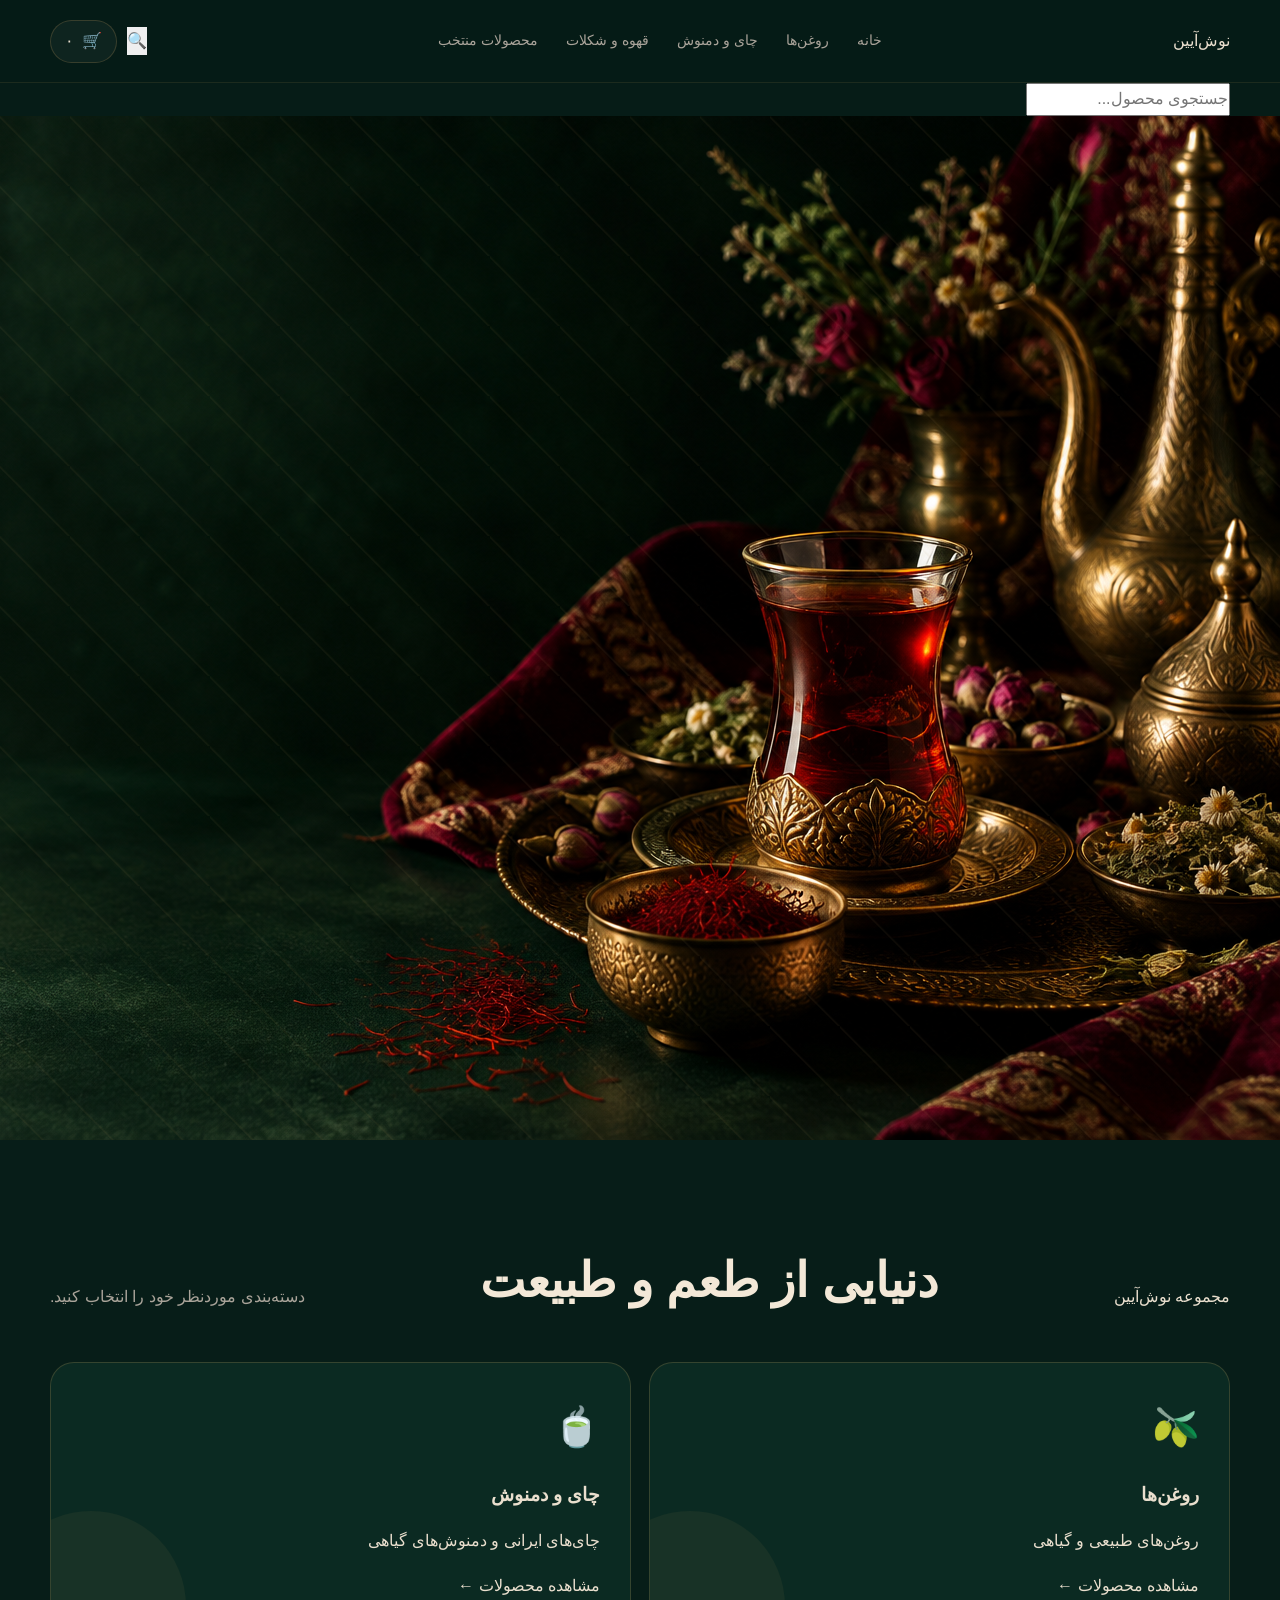
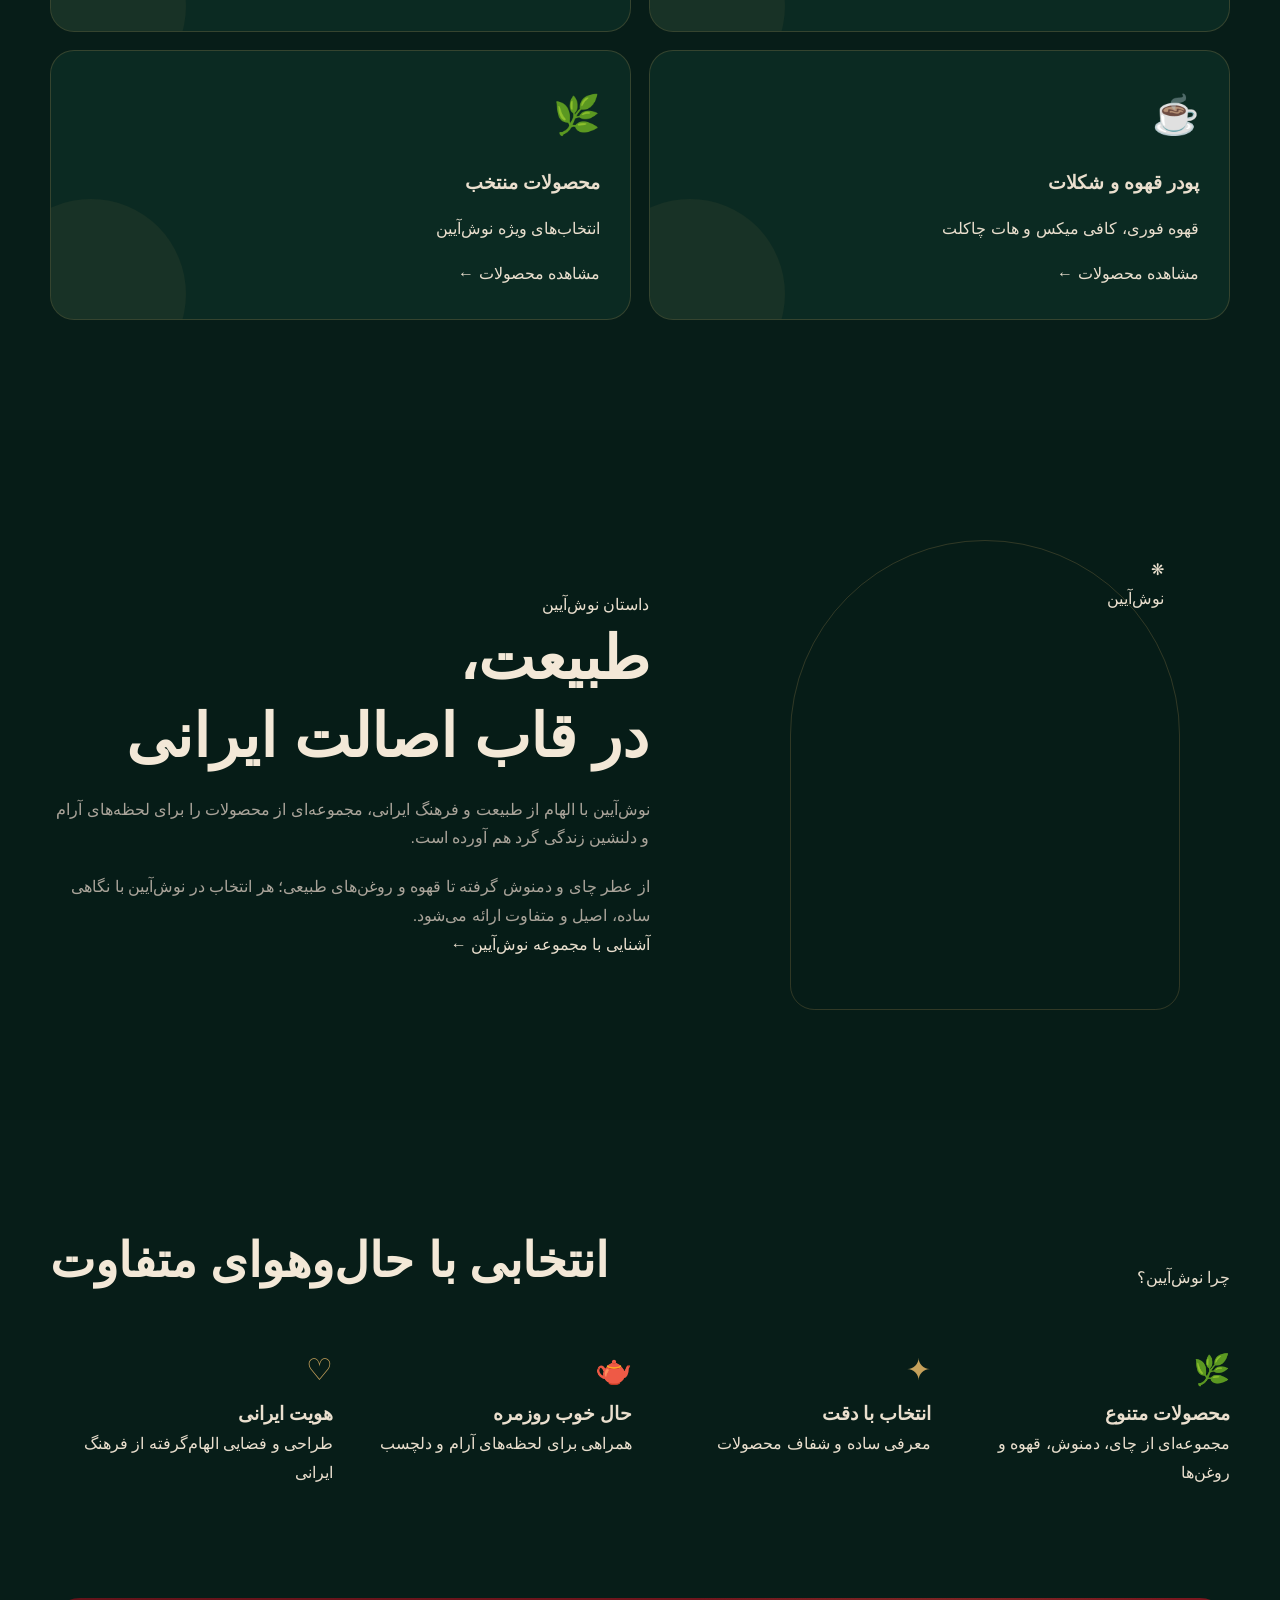
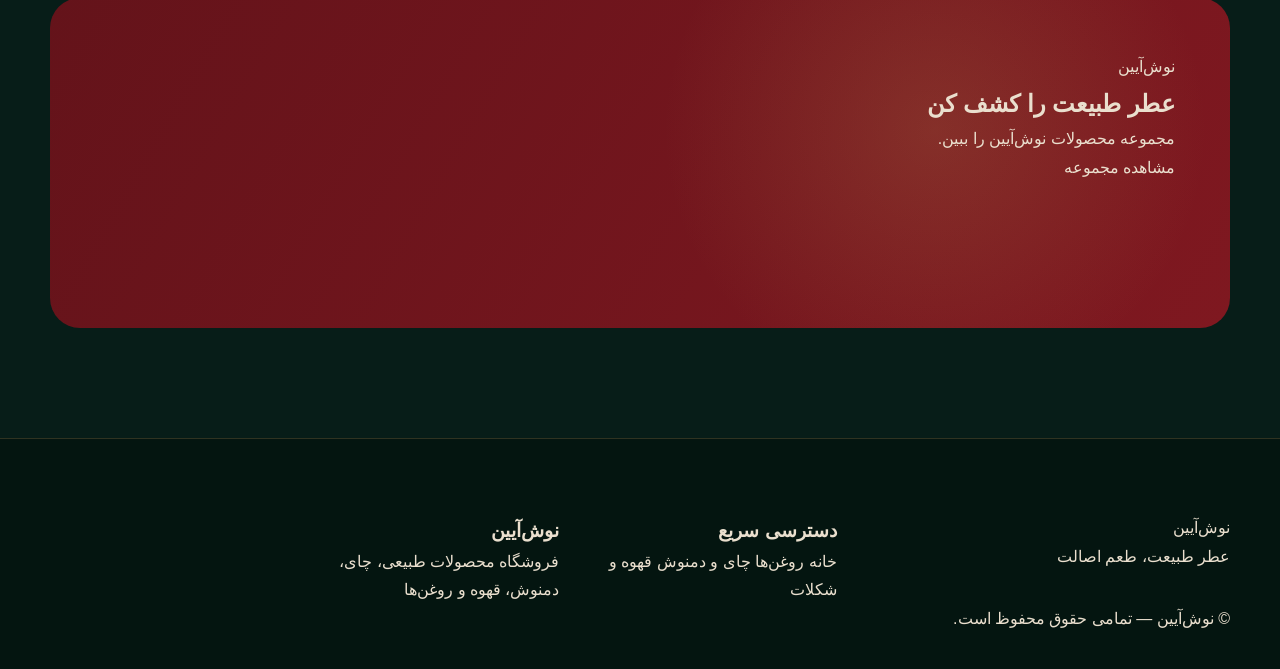
==== commit d1cf4641: "Update index.html" ====
--- a/index.html
+++ b/index.html
@@ -1,21 +1,19 @@
 <!DOCTYPE html>
 <html lang="fa" dir="rtl">
+
 <head>
   <meta charset="UTF-8">
-  <meta name="viewport" content="width=device-width, initial-scale=1.0">
-
-  <title>نوش‌آیین | فروشگاه محصولات طبیعی</title>
+
+  <meta
+    name="viewport"
+    content="width=device-width, initial-scale=1.0"
+  >
+
+  <title>نوش‌آیین | عطر طبیعت، طعم اصالت</title>
 
   <meta
     name="description"
-    content="نوش‌آیین؛ فروشگاه آنلاین چای، دمنوش، روغن‌های طبیعی، قهوه و محصولات منتخب."
-  >
-
-  <link rel="preconnect" href="https://fonts.googleapis.com">
-  <link rel="preconnect" href="https://fonts.gstatic.com" crossorigin>
-  <link
-    href="https://fonts.googleapis.com/css2?family=Vazirmatn:wght@300;400;500;600;700;800&display=swap"
-    rel="stylesheet"
+    content="نوش‌آیین؛ فروشگاه محصولات طبیعی، چای، دمنوش، قهوه و روغن‌های گیاهی."
   >
 
   <link rel="stylesheet" href="style.css">
@@ -26,32 +24,45 @@
   <!-- ================= HEADER ================= -->
 
   <header class="site-header">
+
     <div class="container header-inner">
 
-      <a href="index.html" class="brand">
-        <span class="brand-symbol">ن</span>
-
-        <span class="brand-text">
-          <strong>نوش‌آیین</strong>
-          <small>طعم طبیعت، آیین اصالت</small>
-        </span>
+      <a href="index.html" class="logo">
+        نوش‌آیین
       </a>
 
       <nav class="main-nav">
-        <a href="index.html" class="active">خانه</a>
-        <a href="#categories">دسته‌بندی‌ها</a>
-        <a href="#story">درباره نوش‌آیین</a>
-        <a href="#benefits">مزایای ما</a>
+
+        <a href="index.html">
+          خانه
+        </a>
+
+        <a href="category.html?category=oils">
+          روغن‌ها
+        </a>
+
+        <a href="category.html?category=tea">
+          چای و دمنوش
+        </a>
+
+        <a href="category.html?category=coffee">
+          قهوه و شکلات
+        </a>
+
+        <a href="category.html?category=featured">
+          محصولات منتخب
+        </a>
+
       </nav>
 
       <div class="header-actions">
 
         <button
-          class="icon-btn"
-          id="searchButton"
+          class="search-button"
+          id="searchToggle"
           aria-label="جستجو"
         >
-          ⌕
+          🔍
         </button>
 
         <button
@@ -59,92 +70,87 @@
           id="cartButton"
           aria-label="سبد خرید"
         >
-          <span>سبد خرید</span>
-          <b id="cartCount">0</b>
+          🛒
+          <span id="cartCount">0</span>
         </button>
 
       </div>
 
     </div>
+
   </header>
 
 
   <!-- ================= SEARCH ================= -->
 
-  <div class="search-box" id="searchBox">
-
-    <div class="container search-inner">
+  <div class="search-area" id="searchArea">
+
+    <div class="container">
 
       <input
+        type="text"
         id="searchInput"
-        type="search"
         placeholder="جستجوی محصول..."
-        autocomplete="off"
       >
 
-      <button id="closeSearch">×</button>
-
     </div>
 
   </div>
 
 
+  <!-- ================= HERO ================= -->
+
   <main>
 
-    <!-- ================= HERO ================= -->
-
     <section class="hero">
 
-      <div class="hero-pattern"></div>
-
-      <div class="container hero-inner">
-
-        <div class="hero-content">
-
-          <span class="eyebrow">
+      <img
+        src="hero.jpg"
+        alt="نوش‌آیین؛ عطر طبیعت و طعم اصالت"
+        class="hero-image"
+      >
+
+      <div class="hero-overlay"></div>
+
+      <div class="container hero-content">
+
+        <div class="hero-text">
+
+          <span class="hero-small">
             نوش‌آیین
           </span>
 
           <h1>
             عطر طبیعت،
-            <span>طعم اصالت</span>
+            <br>
+            طعم اصالت
           </h1>
 
           <p>
-            مجموعه‌ای از چای، دمنوش، قهوه، روغن‌های طبیعی
-            و محصولات منتخب با حال‌وهوای اصیل ایرانی.
+            انتخابی از چای، دمنوش، قهوه و روغن‌های طبیعی
+            با حال‌وهوای اصیل ایرانی.
           </p>
 
-          <div class="hero-actions">
-
-            <a href="#categories" class="btn btn-primary">
-              مشاهده دسته‌بندی‌ها
+          <div class="hero-buttons">
+
+            <a
+              href="category.html?category=tea"
+              class="primary-button"
+            >
+              مشاهده چای و دمنوش
             </a>
 
-            <a href="#story" class="btn btn-outline">
-              درباره نوش‌آیین
+            <a
+              href="#categories"
+              class="secondary-button"
+            >
+              کشف نوش‌آیین
             </a>
 
           </div>
 
         </div>
 
-        <div class="hero-visual">
-
-          <div class="hero-orb"></div>
-
-          <div class="hero-card hero-card-main">
-            <span>طبیعت</span>
-            <strong>اصالت</strong>
-            <small>کیفیت و انتخاب</small>
-          </div>
-
-          <div class="hero-card hero-card-small">
-            🌿
-          </div>
-
-        </div>
-
       </div>
 
     </section>
@@ -152,22 +158,25 @@
 
     <!-- ================= CATEGORIES ================= -->
 
-    <section class="categories-section" id="categories">
+    <section
+      class="categories-section"
+      id="categories"
+    >
 
       <div class="container">
 
         <div class="section-heading">
 
-          <div>
-            <span class="section-kicker">انتخاب شما</span>
-
-            <h2>
-              دنیای نوش‌آیین
-            </h2>
-          </div>
+          <span>
+            مجموعه نوش‌آیین
+          </span>
+
+          <h2>
+            دنیایی از طعم و طبیعت
+          </h2>
 
           <p>
-            دسته موردنظرتان را انتخاب کنید و محصولات همان بخش را ببینید.
+            دسته‌بندی موردنظر خود را انتخاب کنید.
           </p>
 
         </div>
@@ -177,96 +186,96 @@
 
           <a
             href="category.html?category=oils"
-            class="category-card category-oils"
+            class="category-card"
           >
 
             <div class="category-icon">
               🫒
             </div>
 
-            <div class="category-content">
-              <span>01</span>
-              <h3>روغن‌ها</h3>
-              <p>
-                روغن‌های طبیعی در اندازه‌ها و انواع مختلف
-              </p>
-            </div>
-
-            <div class="category-arrow">
-              ←
-            </div>
+            <h3>
+              روغن‌ها
+            </h3>
+
+            <p>
+              روغن‌های طبیعی و گیاهی
+            </p>
+
+            <span>
+              مشاهده محصولات ←
+            </span>
 
           </a>
 
 
           <a
             href="category.html?category=tea"
-            class="category-card category-tea"
+            class="category-card"
           >
 
             <div class="category-icon">
               🍵
             </div>
 
-            <div class="category-content">
-              <span>02</span>
-              <h3>چای و دمنوش</h3>
-              <p>
-                چای‌های متنوع و دمنوش‌های طبیعی
-              </p>
-            </div>
-
-            <div class="category-arrow">
-              ←
-            </div>
+            <h3>
+              چای و دمنوش
+            </h3>
+
+            <p>
+              چای‌های ایرانی و دمنوش‌های گیاهی
+            </p>
+
+            <span>
+              مشاهده محصولات ←
+            </span>
 
           </a>
 
 
           <a
             href="category.html?category=coffee"
-            class="category-card category-coffee"
+            class="category-card"
           >
 
             <div class="category-icon">
               ☕
             </div>
 
-            <div class="category-content">
-              <span>03</span>
-              <h3>پودر قهوه و شکلات</h3>
-              <p>
-                قهوه فوری، کافی‌میکس و نوشیدنی‌های شکلاتی
-              </p>
-            </div>
-
-            <div class="category-arrow">
-              ←
-            </div>
+            <h3>
+              پودر قهوه و شکلات
+            </h3>
+
+            <p>
+              قهوه فوری، کافی میکس و هات چاکلت
+            </p>
+
+            <span>
+              مشاهده محصولات ←
+            </span>
 
           </a>
 
 
           <a
             href="category.html?category=featured"
-            class="category-card category-featured"
+            class="category-card featured-category"
           >
 
             <div class="category-icon">
-              ✦
-            </div>
-
-            <div class="category-content">
-              <span>04</span>
-              <h3>محصولات منتخب</h3>
-              <p>
-                انتخاب ویژه نوش‌آیین
-              </p>
-            </div>
-
-            <div class="category-arrow">
-              ←
-            </div>
+              🌿
+            </div>
+
+            <h3>
+              محصولات منتخب
+            </h3>
+
+            <p>
+              انتخاب‌های ویژه نوش‌آیین
+            </p>
+
+            <span>
+              مشاهده محصولات ←
+            </span>
 
           </a>
 
@@ -279,7 +288,7 @@
 
     <!-- ================= STORY ================= -->
 
-    <section class="story-section" id="story">
+    <section class="story-section">
 
       <div class="container story-grid">
 
@@ -287,144 +296,182 @@
 
           <div class="story-arch">
 
-            <div class="story-arch-inner">
-              <span>نوش‌آیین</span>
-              <strong>از طبیعت<br>تا فنجان</strong>
-            </div>
-
-          </div>
-
-        </div>
-
-
-        <div class="story-content">
-
-          <span class="section-kicker">
-            درباره نوش‌آیین
-          </span>
-
-          <h2>
-            انتخابی با
-            <span>حس ایرانی</span>
-          </h2>
-
-          <p>
-            نوش‌آیین با هدف ارائه مجموعه‌ای متنوع از محصولات
-            طبیعی و نوشیدنی‌های محبوب شکل گرفته است.
-          </p>
-
-          <p>
-            در این فروشگاه تلاش می‌کنیم محصولات را با
-            اطلاعات شفاف، ظاهر حرفه‌ای و تجربه‌ای ساده
-            برای خرید در اختیار شما قرار دهیم.
-          </p>
-
-          <div class="story-line"></div>
-
-          <span class="story-note">
-            طبیعت، سادگی و اصالت؛ سه اصل نوش‌آیین.
-          </span>
-
-        </div>
-
-      </div>
-
-    </section>
-
-
-    <!-- ================= BENEFITS ================= -->
-
-    <section class="benefits-section" id="benefits">
-
-      <div class="container">
-
-        <div class="section-heading centered">
-
-          <span class="section-kicker">
-            چرا نوش‌آیین؟
-          </span>
-
-          <h2>
-            تجربه‌ای متفاوت از خرید
-          </h2>
-
-        </div>
-
-
-        <div class="benefits-grid">
-
-          <div class="benefit-card">
-            <div class="benefit-icon">✦</div>
-            <h3>انتخاب متنوع</h3>
-            <p>
-              مجموعه‌ای از محصولات در دسته‌های مختلف
-            </p>
-          </div>
-
-          <div class="benefit-card">
-            <div class="benefit-icon">◇</div>
-            <h3>اطلاعات شفاف</h3>
-            <p>
-              اطلاعات محصول، قیمت و وضعیت موجودی
-            </p>
-          </div>
-
-          <div class="benefit-card">
-            <div class="benefit-icon">❖</div>
-            <h3>خرید ساده</h3>
-            <p>
-              مسیر ساده و واضح از انتخاب تا سفارش
-            </p>
-          </div>
-
-          <div class="benefit-card">
-            <div class="benefit-icon">☘</div>
-            <h3>حال‌وهوای طبیعی</h3>
-            <p>
-              تجربه‌ای با الهام از طبیعت و فرهنگ ایرانی
-            </p>
-          </div>
-
-        </div>
-
-      </div>
-
-    </section>
-
-
-    <!-- ================= PROMO ================= -->
-
-    <section class="promo-section">
-
-      <div class="container">
-
-        <div class="promo-box">
-
-          <div class="promo-content">
+            <div class="story-decoration">
+              ❋
+            </div>
 
             <span>
               نوش‌آیین
             </span>
 
+          </div>
+
+        </div>
+
+
+        <div class="story-content">
+
+          <span class="section-label">
+            داستان نوش‌آیین
+          </span>
+
+          <h2>
+            طبیعت،
+            <br>
+            در قاب اصالت ایرانی
+          </h2>
+
+          <p>
+            نوش‌آیین با الهام از طبیعت و فرهنگ ایرانی،
+            مجموعه‌ای از محصولات را برای لحظه‌های آرام
+            و دلنشین زندگی گرد هم آورده است.
+          </p>
+
+          <p>
+            از عطر چای و دمنوش گرفته تا قهوه و روغن‌های
+            طبیعی؛ هر انتخاب در نوش‌آیین با نگاهی ساده،
+            اصیل و متفاوت ارائه می‌شود.
+          </p>
+
+          <a
+            href="#categories"
+            class="text-link"
+          >
+            آشنایی با مجموعه نوش‌آیین ←
+          </a>
+
+        </div>
+
+      </div>
+
+    </section>
+
+
+    <!-- ================= BENEFITS ================= -->
+
+    <section class="benefits-section">
+
+      <div class="container">
+
+        <div class="section-heading">
+
+          <span>
+            چرا نوش‌آیین؟
+          </span>
+
+          <h2>
+            انتخابی با حال‌وهوای متفاوت
+          </h2>
+
+        </div>
+
+
+        <div class="benefits-grid">
+
+          <div class="benefit">
+
+            <div class="benefit-icon">
+              🌿
+            </div>
+
+            <h3>
+              محصولات متنوع
+            </h3>
+
+            <p>
+              مجموعه‌ای از چای، دمنوش، قهوه و روغن‌ها
+            </p>
+
+          </div>
+
+
+          <div class="benefit">
+
+            <div class="benefit-icon">
+              ✦
+            </div>
+
+            <h3>
+              انتخاب با دقت
+            </h3>
+
+            <p>
+              معرفی ساده و شفاف محصولات
+            </p>
+
+          </div>
+
+
+          <div class="benefit">
+
+            <div class="benefit-icon">
+              🫖
+            </div>
+
+            <h3>
+              حال خوب روزمره
+            </h3>
+
+            <p>
+              همراهی برای لحظه‌های آرام و دلچسب
+            </p>
+
+          </div>
+
+
+          <div class="benefit">
+
+            <div class="benefit-icon">
+              ♡
+            </div>
+
+            <h3>
+              هویت ایرانی
+            </h3>
+
+            <p>
+              طراحی و فضایی الهام‌گرفته از فرهنگ ایرانی
+            </p>
+
+          </div>
+
+        </div>
+
+      </div>
+
+    </section>
+
+
+    <!-- ================= PROMO ================= -->
+
+    <section class="promo-section">
+
+      <div class="container">
+
+        <div class="promo-box">
+
+          <div>
+
+            <span>
+              نوش‌آیین
+            </span>
+
             <h2>
-              انتخاب خودت را
-              <strong>آیین کن.</strong>
+              عطر طبیعت را کشف کن
             </h2>
 
             <p>
-              دسته‌بندی مورد علاقه‌ات را پیدا کن
-              و محصولات نوش‌آیین را ببین.
-            </p>
-
-            <a href="#categories" class="btn btn-light">
-              شروع انتخاب
-            </a>
+              مجموعه محصولات نوش‌آیین را ببین.
+            </p>
 
           </div>
 
-          <div class="promo-decoration">
-            ✦
-          </div>
+          <a
+            href="#categories"
+            class="promo-button"
+          >
+            مشاهده مجموعه
+          </a>
 
         </div>
 
@@ -441,105 +488,134 @@
 
     <div class="container footer-grid">
 
-      <div class="footer-brand">
-
-        <a href="index.html" class="brand footer-logo">
-
-          <span class="brand-symbol">ن</span>
-
-          <span class="brand-text">
-            <strong>نوش‌آیین</strong>
-            <small>طعم طبیعت، آیین اصالت</small>
-          </span>
-
-        </a>
+      <div>
+
+        <div class="footer-logo">
+          نوش‌آیین
+        </div>
 
         <p>
-          فروشگاه آنلاین چای، دمنوش، قهوه،
-          روغن‌های طبیعی و محصولات منتخب.
+          عطر طبیعت، طعم اصالت
         </p>
 
       </div>
 
 
-      <div class="footer-links">
-
-        <h4>دسترسی سریع</h4>
-
-        <a href="index.html">خانه</a>
-        <a href="#categories">دسته‌بندی‌ها</a>
-        <a href="#story">درباره نوش‌آیین</a>
-
-      </div>
-
-
-      <div class="footer-links">
-
-        <h4>دسته‌بندی‌ها</h4>
-
-        <a href="category.html?category=oils">روغن‌ها</a>
-        <a href="category.html?category=tea">چای و دمنوش</a>
-        <a href="category.html?category=coffee">پودر قهوه و شکلات</a>
-        <a href="category.html?category=featured">محصولات منتخب</a>
-
-      </div>
-
-
-      <div class="footer-contact">
-
-        <h4>نوش‌آیین</h4>
+      <div>
+
+        <h3>
+          دسترسی سریع
+        </h3>
+
+        <a href="index.html">
+          خانه
+        </a>
+
+        <a href="category.html?category=oils">
+          روغن‌ها
+        </a>
+
+        <a href="category.html?category=tea">
+          چای و دمنوش
+        </a>
+
+        <a href="category.html?category=coffee">
+          قهوه و شکلات
+        </a>
+
+      </div>
+
+
+      <div>
+
+        <h3>
+          نوش‌آیین
+        </h3>
 
         <p>
-          انتخابی از دل طبیعت
+          فروشگاه محصولات طبیعی،
+          چای، دمنوش، قهوه و روغن‌ها
         </p>
 
+      </div>
+
+    </div>
+
+
+    <div class="footer-bottom">
+
+      <div class="container">
+
+        © نوش‌آیین — تمامی حقوق محفوظ است.
+
+      </div>
+
+    </div>
+
+  </footer>
+
+
+  <!-- ================= CART ================= -->
+
+  <div
+    class="cart-overlay"
+    id="cartOverlay"
+  ></div>
+
+
+  <aside
+    class="cart-panel"
+    id="cartPanel"
+  >
+
+    <div class="cart-header">
+
+      <h2>
+        سبد خرید
+      </h2>
+
+      <button
+        id="closeCart"
+        aria-label="بستن"
+      >
+        ×
+      </button>
+
+    </div>
+
+
+    <div
+      class="cart-items"
+      id="cartItems"
+    >
+    </div>
+
+
+    <div class="cart-footer">
+
+      <div class="cart-total">
+
         <span>
-          © ۱۴۰۵ نوش‌آیین
+          مجموع
         </span>
 
-      </div>
+        <strong id="cartTotal">
+          ۰ تومان
+        </strong>
+
+      </div>
+
+      <button class="checkout-button">
+        ادامه سفارش
+      </button>
 
     </div>
 
-  </footer>
-
-
-  <!-- ================= CART ================= -->
-
-  <div class="cart-overlay" id="cartOverlay"></div>
-
-  <aside class="cart-panel" id="cartPanel">
-
-    <div class="cart-header">
-
-      <div>
-        <span>سبد خرید</span>
-        <h3>انتخاب‌های شما</h3>
-      </div>
-
-      <button id="closeCart">×</button>
-
-    </div>
-
-    <div class="cart-items" id="cartItems"></div>
-
-    <div class="cart-footer">
-
-      <div class="cart-total-row">
-        <span>مجموع</span>
-        <strong id="cartTotal">۰ تومان</strong>
-      </div>
-
-      <button class="checkout-btn">
-        ادامه ثبت سفارش
-      </button>
-
-    </div>
-
   </aside>
 
 
   <script src="script.js"></script>
 
 </body>
-</html>
+
+            </html>
--- a/style.css
+++ b/style.css
@@ -1,806 +1,1006 @@
-@import url('https://fonts.googleapis.com/css2?family=Vazirmatn:wght@300;400;500;600;700;800&display=swap');
+/* =====================================================
+   NOOSH-AYIN
+   Luxury Persian Natural Store
+===================================================== */
 
 :root {
-    --green-dark: #061C17;
-    --green: #0B2A22;
-    --green-light: #123B30;
-    --red: #7F1820;
-    --red-light: #A3242C;
-    --gold: #C6A15B;
-    --cream: #EADFCE;
-    --white: #F7F1E8;
-    --muted: #AAA49A;
-    --black: #030908;
+  --green-950: #061C17;
+  --green-900: #071D18;
+  --green-800: #0B2A22;
+  --green-700: #12382E;
+
+  --red-900: #64131A;
+  --red-800: #7F1820;
+  --red-700: #8F2027;
+  --red-600: #A3242C;
+
+  --gold: #C6A15B;
+  --gold-light: #D9BB7A;
+
+  --cream: #EADFCE;
+  --cream-light: #F3E8D7;
+
+  --muted: #AAA49A;
+  --white: #FFFFFF;
+
+  --border: rgba(198, 161, 91, 0.22);
+
+  --shadow:
+    0 25px 70px rgba(0, 0, 0, 0.35);
+
+  --radius: 24px;
+  --transition: 0.3s ease;
 }
 
 * {
-    margin: 0;
-    padding: 0;
-    box-sizing: border-box;
+  box-sizing: border-box;
+  margin: 0;
+  padding: 0;
 }
 
 html {
-    scroll-behavior: smooth;
+  scroll-behavior: smooth;
 }
 
 body {
-    font-family: 'Vazirmatn', sans-serif;
-    background: var(--green-dark);
-    color: var(--white);
-    line-height: 1.8;
+  font-family: "Vazirmatn", sans-serif;
+  background: var(--green-950);
+  color: var(--cream);
+  line-height: 1.8;
+  overflow-x: hidden;
 }
 
 a {
-    color: inherit;
-    text-decoration: none;
+  color: inherit;
+  text-decoration: none;
+}
+
+button,
+input {
+  font: inherit;
 }
 
 button {
-    font-family: inherit;
+  border: 0;
+  cursor: pointer;
 }
 
 .container {
-    width: min(1180px, 90%);
-    margin: auto;
-}
-
-.section {
-    padding: 100px 0;
-}
-
+  width: min(1180px, calc(100% - 40px));
+  margin-inline: auto;
+}
 
 /* ================= HEADER ================= */
 
-.header {
-    position: sticky;
-    top: 0;
-    z-index: 1000;
-    background: rgba(6, 28, 23, 0.94);
-    backdrop-filter: blur(14px);
-    border-bottom: 1px solid rgba(198, 161, 91, 0.15);
-}
-
-.nav {
-    min-height: 82px;
-    display: flex;
-    align-items: center;
-    justify-content: space-between;
+.site-header {
+  position: sticky;
+  top: 0;
+  z-index: 100;
+  background: rgba(6, 28, 23, 0.92);
+  backdrop-filter: blur(18px);
+  border-bottom: 1px solid rgba(198, 161, 91, 0.12);
+}
+
+.header-inner {
+  min-height: 82px;
+  display: flex;
+  align-items: center;
+  justify-content: space-between;
+  gap: 30px;
+}
+
+.brand {
+  display: flex;
+  align-items: center;
+  gap: 12px;
+}
+
+.brand-symbol {
+  width: 46px;
+  height: 46px;
+  display: grid;
+  place-items: center;
+  border: 1px solid var(--gold);
+  color: var(--gold-light);
+  font-size: 24px;
+  border-radius: 50%;
+}
+
+.brand-text {
+  display: flex;
+  flex-direction: column;
+  line-height: 1.25;
+}
+
+.brand-text strong {
+  font-size: 20px;
+  color: var(--cream-light);
+}
+
+.brand-text small {
+  color: var(--muted);
+  font-size: 10px;
+}
+
+.main-nav {
+  display: flex;
+  align-items: center;
+  gap: 28px;
+}
+
+.main-nav a {
+  color: var(--muted);
+  font-size: 14px;
+  transition: var(--transition);
+}
+
+.main-nav a:hover,
+.main-nav a.active {
+  color: var(--gold-light);
+}
+
+.header-actions {
+  display: flex;
+  align-items: center;
+  gap: 10px;
+}
+
+.icon-btn,
+.cart-button {
+  background: rgba(255, 255, 255, 0.04);
+  color: var(--cream);
+  border: 1px solid var(--border);
+}
+
+.icon-btn {
+  width: 43px;
+  height: 43px;
+  border-radius: 50%;
+  font-size: 23px;
+}
+
+.cart-button {
+  min-height: 43px;
+  padding: 0 14px;
+  border-radius: 999px;
+  display: flex;
+  align-items: center;
+  gap: 8px;
+}
+
+.cart-button b {
+  min-width: 23px;
+  height: 23px;
+  border-radius: 50%;
+  display: grid;
+  place-items: center;
+  background: var(--red-700);
+  color: white;
+  font-size: 11px;
+}
+
+/* ================= SEARCH ================= */
+
+.search-box {
+  position: fixed;
+  inset: 82px 0 auto;
+  z-index: 90;
+  background: rgba(6, 28, 23, 0.98);
+  border-bottom: 1px solid var(--border);
+  padding: 18px 0;
+  transform: translateY(-130%);
+  transition: var(--transition);
+}
+
+.search-box.open {
+  transform: translateY(0);
+}
+
+.search-inner {
+  display: flex;
+  gap: 10px;
+}
+
+.search-inner input {
+  width: 100%;
+  background: var(--green-800);
+  border: 1px solid var(--border);
+  color: var(--cream);
+  padding: 14px 18px;
+  border-radius: 14px;
+  outline: none;
+}
+
+.search-inner button {
+  width: 48px;
+  border-radius: 14px;
+  background: var(--red-800);
+  color: white;
+  font-size: 24px;
+}
+
+/* ================= HERO ================= */
+
+.hero {
+  position: relative;
+  min-height: 700px;
+  display: flex;
+  align-items: center;
+  overflow: hidden;
+  background:
+    radial-gradient(
+      circle at 80% 40%,
+      rgba(127, 24, 32, 0.22),
+      transparent 30%
+    ),
+    var(--green-950);
+}
+
+.hero::before {
+  content: "";
+  position: absolute;
+  inset: 0;
+  opacity: 0.08;
+  background-image:
+    linear-gradient(
+      45deg,
+      transparent 48%,
+      var(--gold) 49%,
+      transparent 51%
+    );
+  background-size: 70px 70px;
+}
+
+.hero-inner {
+  position: relative;
+  z-index: 2;
+  min-height: 700px;
+  display: grid;
+  grid-template-columns: 1.05fr 0.95fr;
+  align-items: center;
+  gap: 50px;
+}
+
+.hero-content {
+  max-width: 620px;
+}
+
+.eyebrow,
+.section-kicker {
+  display: inline-block;
+  color: var(--gold-light);
+  font-size: 13px;
+  letter-spacing: 1px;
+  margin-bottom: 15px;
+}
+
+.hero h1 {
+  font-size: clamp(48px, 6vw, 82px);
+  line-height: 1.15;
+  font-weight: 800;
+  color: var(--cream-light);
+}
+
+.hero h1 span {
+  display: block;
+  color: var(--red-700);
+}
+
+.hero p {
+  margin-top: 24px;
+  color: var(--muted);
+  font-size: 17px;
+  max-width: 560px;
+}
+
+.hero-actions {
+  display: flex;
+  gap: 12px;
+  margin-top: 32px;
+  flex-wrap: wrap;
+}
+
+.btn {
+  min-height: 52px;
+  padding: 0 24px;
+  border-radius: 14px;
+  display: inline-flex;
+  align-items: center;
+  justify-content: center;
+  transition: var(--transition);
+}
+
+.btn-primary {
+  background: var(--red-700);
+  color: white;
+}
+
+.btn-primary:hover {
+  background: var(--red-600);
+  transform: translateY(-2px);
+}
+
+.btn-outline {
+  border: 1px solid var(--border);
+  color: var(--cream);
+}
+
+.btn-outline:hover {
+  border-color: var(--gold);
+}
+
+.hero-visual {
+  position: relative;
+  height: 500px;
+  display: grid;
+  place-items: center;
+}
+
+.hero-orb {
+  width: 390px;
+  height: 390px;
+  border-radius: 50%;
+  background:
+    radial-gradient(
+      circle,
+      rgba(198, 161, 91, 0.22),
+      rgba(127, 24, 32, 0.12) 55%,
+      transparent 70%
+    );
+  border: 1px solid rgba(198, 161, 91, 0.22);
+}
+
+.hero-card {
+  position: absolute;
+  border: 1px solid var(--border);
+  background: rgba(11, 42, 34, 0.75);
+  backdrop-filter: blur(15px);
+  box-shadow: var(--shadow);
+}
+
+.hero-card-main {
+  width: 245px;
+  height: 285px;
+  border-radius: 140px 140px 28px 28px;
+  display: flex;
+  flex-direction: column;
+  align-items: center;
+  justify-content: center;
+}
+
+.hero-card-main span {
+  color: var(--gold);
+  font-size: 14px;
+}
+
+.hero-card-main strong {
+  font-size: 43px;
+  color: var(--cream-light);
+  margin: 8px 0;
+}
+
+.hero-card-main small {
+  color: var(--muted);
+}
+
+.hero-card-small {
+  width: 82px;
+  height: 82px;
+  border-radius: 50%;
+  left: 8%;
+  bottom: 20%;
+  display: grid;
+  place-items: center;
+  font-size: 32px;
+}
+
+/* ================= SECTIONS ================= */
+
+.categories-section,
+.story-section,
+.benefits-section {
+  padding: 110px 0;
+}
+
+.categories-section {
+  background: var(--green-900);
+}
+
+.section-heading {
+  display: flex;
+  justify-content: space-between;
+  align-items: end;
+  gap: 30px;
+  margin-bottom: 50px;
+}
+
+.section-heading h2 {
+  font-size: clamp(30px, 4vw, 48px);
+  color: var(--cream-light);
+  line-height: 1.3;
+}
+
+.section-heading > p {
+  max-width: 420px;
+  color: var(--muted);
+}
+
+.section-heading.centered {
+  display: block;
+  text-align: center;
+}
+
+/* ================= CATEGORIES ================= */
+
+.category-grid {
+  display: grid;
+  grid-template-columns: repeat(2, 1fr);
+  gap: 18px;
+}
+
+.category-card {
+  position: relative;
+  min-height: 270px;
+  padding: 30px;
+  border: 1px solid var(--border);
+  border-radius: var(--radius);
+  overflow: hidden;
+  background: var(--green-800);
+  display: flex;
+  flex-direction: column;
+  justify-content: space-between;
+  transition: var(--transition);
+}
+
+.category-card::after {
+  content: "";
+  position: absolute;
+  width: 190px;
+  height: 190px;
+  border-radius: 50%;
+  background: rgba(198, 161, 91, 0.07);
+  left: -55px;
+  bottom: -70px;
+}
+
+.category-card:hover {
+  transform: translateY(-7px);
+  border-color: rgba(198, 161, 91, 0.55);
+}
+
+.category-icon {
+  font-size: 38px;
+}
+
+.category-content span {
+  color: var(--gold);
+  font-size: 12px;
+}
+
+.category-content h3 {
+  margin-top: 4px;
+  color: var(--cream-light);
+  font-size: 27px;
+}
+
+.category-content p {
+  color: var(--muted);
+  font-size: 14px;
+  max-width: 380px;
+}
+
+.category-arrow {
+  position: absolute;
+  left: 28px;
+  bottom: 25px;
+  color: var(--gold);
+  font-size: 24px;
+}
+
+/* ================= STORY ================= */
+
+.story-section {
+  background: var(--green-950);
+}
+
+.story-grid {
+  display: grid;
+  grid-template-columns: 0.9fr 1.1fr;
+  gap: 90px;
+  align-items: center;
+}
+
+.story-visual {
+  display: flex;
+  justify-content: center;
+}
+
+.story-arch {
+  width: min(390px, 100%);
+  height: 470px;
+  border: 1px solid var(--border);
+  border-radius: 200px 200px 25px 25px;
+  padding: 15px;
+}
+
+.story-arch-inner {
+  height: 100%;
+  border-radius: 190px 190px 18px 18px;
+  background:
+    radial-gradient(
+      circle at 50% 25%,
+      rgba(143, 32, 39, 0.45),
+      transparent 55%
+    ),
+    var(--green-800);
+  display: flex;
+  flex-direction: column;
+  align-items: center;
+  justify-content: center;
+  text-align: center;
+}
+
+.story-arch-inner span {
+  color: var(--gold);
+}
+
+.story-arch-inner strong {
+  margin-top: 12px;
+  color: var(--cream-light);
+  font-size: 35px;
+  line-height: 1.5;
+}
+
+.story-content h2 {
+  font-size: clamp(35px, 5vw, 60px);
+  color: var(--cream-light);
+  line-height: 1.3;
+}
+
+.story-content h2 span {
+  color: var(--red-700);
+}
+
+.story-content p {
+  margin-top: 20px;
+  color: var(--muted);
+  max-width: 620px;
+}
+
+.story-line {
+  width: 80px;
+  height: 2px;
+  background: var(--gold);
+  margin: 30px 0 15px;
+}
+
+.story-note {
+  color: var(--gold-light);
+  font-size: 14px;
+}
+
+/* ================= BENEFITS ================= */
+
+.benefits-section {
+  background: var(--green-900);
+}
+
+.benefits-grid {
+  display: grid;
+  grid-template-columns: repeat(4, 1fr);
+  gap: 16px;
+}
+
+.benefit-card {
+  text-align: center;
+  padding: 35px 20px;
+  border: 1px solid var(--border);
+  border-radius: var(--radius);
+  background: rgba(11, 42, 34, 0.55);
+}
+
+.benefit-icon {
+  color: var(--gold);
+  font-size: 30px;
+}
+
+.benefit-card h3 {
+  margin: 12px 0 5px;
+  color: var(--cream-light);
+}
+
+.benefit-card p {
+  color: var(--muted);
+  font-size: 13px;
+}
+
+/* ================= PROMO ================= */
+
+.promo-section {
+  padding: 0 0 110px;
+  background: var(--green-900);
+}
+
+.promo-box {
+  position: relative;
+  min-height: 330px;
+  border-radius: 30px;
+  overflow: hidden;
+  padding: 55px;
+  background:
+    radial-gradient(
+      circle at 75% 40%,
+      rgba(198, 161, 91, 0.18),
+      transparent 30%
+    ),
+    linear-gradient(
+      120deg,
+      var(--red-900),
+      var(--red-800)
+    );
+}
+
+.promo-content {
+  max-width: 600px;
+}
+
+.promo-content > span {
+  color: var(--gold-light);
+}
+
+.promo-content h2 {
+  margin: 8px 0;
+  font-size: clamp(35px, 5vw, 58px);
+  line-height: 1.3;
+  color: var(--cream-light);
+}
+
+.promo-content h2 strong {
+  color: var(--gold-light);
+}
+
+.promo-content p {
+  color: rgba(255,255,255,.7);
+  margin-bottom: 25px;
+}
+
+.btn-light {
+  background: var(--cream-light);
+  color: var(--green-950);
+}
+
+.btn-light:hover {
+  transform: translateY(-2px);
+}
+
+.promo-decoration {
+  position: absolute;
+  left: 8%;
+  top: 50%;
+  transform: translateY(-50%);
+  font-size: 180px;
+  color: rgba(198, 161, 91, 0.13);
+}
+
+/* ================= FOOTER ================= */
+
+.site-footer {
+  padding: 75px 0 35px;
+  background: #041510;
+  border-top: 1px solid var(--border);
+}
+
+.footer-grid {
+  display: grid;
+  grid-template-columns: 1.5fr 1fr 1fr 1fr;
+  gap: 45px;
+}
+
+.footer-brand p {
+  color: var(--muted);
+  margin-top: 20px;
+  max-width: 330px;
+  font-size: 14px;
+}
+
+.footer-links,
+.footer-contact {
+  display: flex;
+  flex-direction: column;
+  gap: 10px;
+}
+
+.footer-links h4,
+.footer-contact h4 {
+  color: var(--gold-light);
+  margin-bottom: 8px;
+}
+
+.footer-links a,
+.footer-contact p,
+.footer-contact span {
+  color: var(--muted);
+  font-size: 13px;
+}
+
+.footer-links a:hover {
+  color: var(--cream);
+}
+
+/* ================= CART ================= */
+
+.cart-overlay {
+  position: fixed;
+  inset: 0;
+  z-index: 190;
+  background: rgba(0,0,0,.55);
+  opacity: 0;
+  visibility: hidden;
+  transition: var(--transition);
+}
+
+.cart-overlay.open {
+  opacity: 1;
+  visibility: visible;
+}
+
+.cart-panel {
+  position: fixed;
+  z-index: 200;
+  top: 0;
+  left: 0;
+  width: min(430px, 100%);
+  height: 100vh;
+  background: var(--green-900);
+  border-right: 1px solid var(--border);
+  transform: translateX(-105%);
+  transition: var(--transition);
+  display: flex;
+  flex-direction: column;
+}
+
+.cart-panel.open {
+  transform: translateX(0);
+}
+
+.cart-header {
+  padding: 25px;
+  display: flex;
+  justify-content: space-between;
+  border-bottom: 1px solid var(--border);
+}
+
+.cart-header span {
+  color: var(--gold);
+  font-size: 12px;
+}
+
+.cart-header h3 {
+  color: var(--cream-light);
+}
+
+.cart-header button {
+  width: 40px;
+  height: 40px;
+  border-radius: 50%;
+  background: var(--green-800);
+  color: var(--cream);
+  font-size: 25px;
+}
+
+.cart-items {
+  flex: 1;
+  overflow-y: auto;
+  padding: 20px;
+}
+
+.empty-cart {
+  text-align: center;
+  color: var(--muted);
+  padding: 60px 10px;
+}
+
+.cart-footer {
+  padding: 20px;
+  border-top: 1px solid var(--border);
+}
+
+.cart-total-row {
+  display: flex;
+  justify-content: space-between;
+  margin-bottom: 15px;
+}
+
+.cart-total-row span {
+  color: var(--muted);
+}
+
+.cart-total-row strong {
+  color: var(--gold-light);
+}
+
+.checkout-btn {
+  width: 100%;
+  height: 52px;
+  border-radius: 14px;
+  background: var(--red-700);
+  color: white;
+}
+
+/* ================= RESPONSIVE ================= */
+
+@media (max-width: 900px) {
+
+  .main-nav {
+    display: none;
+  }
+
+  .hero-inner {
+    grid-template-columns: 1fr;
+    text-align: center;
+    padding: 80px 0;
+  }
+
+  .hero-content {
+    margin-inline: auto;
+  }
+
+  .hero-actions {
+    justify-content: center;
+  }
+
+  .hero-visual {
+    height: 390px;
+  }
+
+  .hero-orb {
+    width: 300px;
+    height: 300px;
+  }
+
+  .story-grid {
+    grid-template-columns: 1fr;
+    gap: 55px;
+  }
+
+  .benefits-grid {
+    grid-template-columns: repeat(2, 1fr);
+  }
+
+  .footer-grid {
+    grid-template-columns: repeat(2, 1fr);
+  }
+}
+
+@media (max-width: 650px) {
+
+  .container {
+    width: min(100% - 28px, 1180px);
+  }
+
+  .header-inner {
+    min-height: 70px;
+  }
+
+  .brand-text small {
+    display: none;
+  }
+
+  .brand-symbol {
+    width: 40px;
+    height: 40px;
+  }
+
+  .brand-text strong {
+    font-size: 17px;
+  }
+
+  .cart-button span {
+    display: none;
+  }
+
+  .hero {
+    min-height: auto;
+  }
+
+  .hero-inner {
+    min-height: auto;
+    padding: 85px 0 65px;
+  }
+
+  .hero h1 {
+    font-size: 45px;
+  }
+
+  .hero p {
+    font-size: 14px;
+  }
+
+  .hero-visual {
+    height: 330px;
+  }
+
+  .hero-orb {
+    width: 250px;
+    height: 250px;
+  }
+
+  .hero-card-main {
+    width: 190px;
+    height: 225px;
+  }
+
+  .hero-card-main strong {
+    font-size: 34px;
+  }
+
+  .hero-card-small {
+    width: 65px;
+    height: 65px;
+  }
+
+  .categories-section,
+  .story-section,
+  .benefits-section {
+    padding: 75px 0;
+  }
+
+  .section-heading {
+    display: block;
+  }
+
+  .section-heading > p {
+    margin-top: 15px;
+  }
+
+  .category-grid {
+    grid-template-columns: 1fr;
+  }
+
+  .category-card {
+    min-height: 230px;
+  }
+
+  .story-arch {
+    height: 390px;
+  }
+
+  .story-arch-inner strong {
+    font-size: 30px;
+  }
+
+  .benefits-grid {
+    grid-template-columns: 1fr 1fr;
+  }
+
+  .promo-section {
+    padding-bottom: 75px;
+  }
+
+  .promo-box {
+    padding: 35px 25px;
+  }
+
+  .promo-decoration {
+    font-size: 100px;
+    left: 3%;
+  }
+
+  .footer-grid {
+    grid-template-columns: 1fr;
     gap: 30px;
-}
-
-.logo {
-    display: flex;
-    align-items: center;
-    gap: 12px;
-}
-
-.logo-symbol {
-    width: 45px;
-    height: 45px;
-    border: 1px solid var(--gold);
-    border-radius: 50%;
-    display: grid;
-    place-items: center;
-    color: var(--gold);
-    font-size: 22px;
-}
-
-.logo strong {
-    display: block;
-    color: var(--cream);
-    font-size: 21px;
-}
-
-.logo small {
-    display: block;
-    color: var(--gold);
-    font-size: 10px;
-}
-
-.main-nav {
-    display: flex;
-    gap: 30px;
-}
-
-.main-nav a {
-    color: var(--cream);
-    font-size: 14px;
-    transition: .3s;
-}
-
-.main-nav a:hover {
-    color: var(--gold);
-}
-
-.nav-actions {
-    display: flex;
-    align-items: center;
-    gap: 10px;
-}
-
-.icon-btn,
-.cart-btn {
-    border: 1px solid rgba(198, 161, 91, .3);
-    background: transparent;
-    color: var(--cream);
-    width: 42px;
-    height: 42px;
-    border-radius: 50%;
-    cursor: pointer;
-}
-
-.cart-btn {
-    position: relative;
-}
-
-#cartCount {
-    position: absolute;
-    top: -5px;
-    right: -5px;
-    background: var(--red-light);
-    color: white;
-    width: 19px;
-    height: 19px;
-    border-radius: 50%;
-    font-size: 10px;
-    display: grid;
-    place-items: center;
-}
-
-
-/* ================= HERO ================= */
-
-.hero {
-    min-height: 720px;
-    position: relative;
-    overflow: hidden;
-    display: flex;
-    align-items: center;
-    background:
-        radial-gradient(circle at 75% 40%, rgba(127, 24, 32, .18), transparent 30%),
-        var(--green-dark);
-}
-
-.hero-pattern {
-    position: absolute;
-    inset: 0;
-    opacity: .12;
-    background-image:
-        radial-gradient(var(--gold) 1px, transparent 1px);
-    background-size: 35px 35px;
-}
-
-.hero-content {
-    position: relative;
-    z-index: 2;
-    display: grid;
-    grid-template-columns: 1fr 1fr;
-    align-items: center;
-    gap: 60px;
-}
-
-.eyebrow,
-.section-heading span,
-.story-text > span,
-.promo span {
-    color: var(--gold);
-    font-size: 13px;
-    letter-spacing: 1px;
-}
-
-.hero h1 {
-    margin: 20px 0;
-    font-size: clamp(45px, 6vw, 75px);
-    line-height: 1.2;
-    color: var(--cream);
-}
-
-.hero h1 span {
-    display: block;
-    color: var(--gold);
-}
-
-.hero-text > p {
-    max-width: 560px;
-    color: var(--muted);
-    font-size: 17px;
-}
-
-.hero-buttons {
-    display: flex;
-    gap: 14px;
-    margin-top: 35px;
-    flex-wrap: wrap;
-}
-
-.btn {
-    display: inline-flex;
-    align-items: center;
-    justify-content: center;
-    min-height: 50px;
-    padding: 0 28px;
-    border-radius: 4px;
-    font-size: 14px;
-    transition: .3s;
-}
-
-.btn-primary {
-    background: var(--red);
-    color: var(--white);
-}
-
-.btn-primary:hover {
-    background: var(--red-light);
-    transform: translateY(-3px);
-}
-
-.btn-outline {
-    border: 1px solid var(--gold);
-    color: var(--gold);
-}
-
-.btn-outline:hover {
-    background: var(--gold);
-    color: var(--green-dark);
-}
-
-.hero-visual {
-    min-height: 500px;
-    display: grid;
-    place-items: center;
-    position: relative;
-}
-
-.hero-circle {
-    width: 380px;
-    height: 380px;
-    border-radius: 50%;
-    background:
-        radial-gradient(circle, #173F32, #08251E);
-    border: 1px solid rgba(198, 161, 91, .45);
-    display: grid;
-    place-items: center;
-    position: relative;
-    box-shadow: 0 0 80px rgba(0, 0, 0, .35);
-}
-
-.hero-tea {
-    font-size: 120px;
-}
-
-.tea-steam {
-    position: absolute;
-    top: 70px;
-    font-size: 50px;
-    color: var(--gold);
-    opacity: .7;
-}
-
-.gold-orbit {
-    position: absolute;
-    width: 450px;
-    height: 450px;
-    border: 1px solid rgba(198, 161, 91, .18);
-    border-radius: 50%;
-}
-
-
-/* ================= SECTION HEADING ================= */
-
-.section-heading {
-    text-align: center;
-    margin-bottom: 50px;
-}
-
-.section-heading h2 {
-    color: var(--cream);
-    font-size: 34px;
-    margin: 8px 0;
-}
-
-.section-heading p {
-    color: var(--muted);
-}
-
-
-/* ================= CATEGORIES ================= */
-
-.category-grid {
-    display: grid;
-    grid-template-columns: repeat(4, 1fr);
-    gap: 18px;
-}
-
-.category-card {
-    min-height: 230px;
-    padding: 30px 20px;
-    text-align: center;
-    border: 1px solid rgba(198, 161, 91, .15);
-    background: rgba(11, 42, 34, .65);
-    transition: .35s;
-}
-
-.category-card:hover {
-    transform: translateY(-8px);
-    border-color: var(--gold);
-}
-
-.category-card.red {
-    background: rgba(127, 24, 32, .24);
-}
-
-.category-icon {
-    width: 82px;
-    height: 82px;
-    border-radius: 50%;
-    display: grid;
-    place-items: center;
-    margin: 0 auto 20px;
-    background: rgba(198, 161, 91, .08);
-    font-size: 38px;
-}
-
-.category-card h3 {
-    color: var(--cream);
-    margin-bottom: 8px;
-}
-
-.category-card p {
-    color: var(--muted);
-    font-size: 13px;
-}
-
-
-/* ================= PRODUCTS ================= */
-
-.products {
-    background: #051914;
-}
-
-.products-heading {
-    display: flex;
-    align-items: end;
-    justify-content: space-between;
-    text-align: right;
-}
-
-.view-all {
-    color: var(--gold);
-    font-size: 14px;
-}
-
-.product-grid {
-    display: grid;
-    grid-template-columns: repeat(4, 1fr);
-    gap: 20px;
-}
-
-.product-card {
-    overflow: hidden;
-    background: #0A261F;
-    border: 1px solid rgba(198, 161, 91, .12);
-    transition: .3s;
-}
-
-.product-card:hover {
-    transform: translateY(-7px);
-    border-color: rgba(198, 161, 91, .5);
-}
-
-.product-image {
-    height: 280px;
-    position: relative;
-    background:
-        radial-gradient(circle at center, #183E31, #09231C);
-    display: grid;
-    place-items: center;
-}
-
-.product-placeholder {
-    font-size: 95px;
-}
-
-.product-badge {
-    position: absolute;
-    top: 15px;
-    right: 15px;
-    background: var(--red);
-    padding: 3px 10px;
-    font-size: 11px;
-}
-
-.favorite {
-    position: absolute;
-    left: 15px;
-    top: 15px;
-    width: 35px;
-    height: 35px;
-    border-radius: 50%;
-    background: rgba(0, 0, 0, .3);
-    color: var(--cream);
-    border: 1px solid rgba(255,255,255,.1);
-    cursor: pointer;
-}
-
-.product-info {
-    padding: 20px;
-}
-
-.product-category {
-    color: var(--gold);
-    font-size: 11px;
-}
-
-.product-info h3 {
-    margin: 5px 0;
-    color: var(--cream);
-}
-
-.product-info p {
-    color: var(--muted);
-    font-size: 12px;
-    min-height: 45px;
-}
-
-.product-bottom {
-    margin-top: 18px;
-    display: flex;
-    align-items: center;
-    justify-content: space-between;
-}
-
-.product-bottom strong {
-    color: var(--cream);
-    font-size: 14px;
-}
-
-.add-cart {
-    width: 38px;
-    height: 38px;
-    border: 1px solid var(--gold);
-    color: var(--gold);
-    background: transparent;
-    cursor: pointer;
-    border-radius: 4px;
-    font-size: 22px;
-}
-
-
-/* ================= STORY ================= */
-
-.story-grid {
-    display: grid;
-    grid-template-columns: 1fr 1fr;
-    gap: 80px;
-    align-items: center;
-}
-
-.story-visual {
-    min-height: 500px;
-    display: grid;
-    place-items: center;
-}
-
-.arch {
-    width: 330px;
-    height: 430px;
-    border: 2px solid var(--gold);
-    border-bottom: none;
-    border-radius: 170px 170px 0 0;
-    padding: 12px;
-}
-
-.arch-inner {
+  }
+
+}
+
+@media (max-width: 420px) {
+
+  .benefits-grid {
+    grid-template-columns: 1fr;
+  }
+
+  .hero-actions .btn {
     width: 100%;
-    height: 100%;
-    background:
-        linear-gradient(rgba(6,28,23,.3), rgba(6,28,23,.7)),
-        radial-gradient(circle at center, #7F1820, #35120F);
-    display: grid;
-    place-items: center;
-    color: var(--gold);
-    font-size: 34px;
-}
-
-.story-text h2 {
-    font-size: 45px;
-    color: var(--cream);
-    line-height: 1.4;
-    margin: 15px 0 25px;
-}
-
-.story-text p {
-    color: var(--muted);
-    margin-bottom: 18px;
-}
-
-.text-link {
-    color: var(--gold);
-}
-
-
-/* ================= BENEFITS ================= */
-
-.benefits {
-    background: #081F19;
-}
-
-.benefit-grid {
-    display: grid;
-    grid-template-columns: repeat(4, 1fr);
-    gap: 20px;
-}
-
-.benefit {
-    text-align: center;
-    padding: 30px 15px;
-}
-
-.benefit > div {
-    color: var(--gold);
-    font-size: 32px;
-    margin-bottom: 10px;
-}
-
-.benefit h3 {
-    color: var(--cream);
-    font-size: 17px;
-}
-
-.benefit p {
-    color: var(--muted);
-    font-size: 12px;
-}
-
-
-/* ================= PROMO ================= */
-
-.promo {
-    background:
-        linear-gradient(90deg, rgba(127,24,32,.96), rgba(87,19,25,.96));
-    padding: 70px 0;
-}
-
-.promo-content {
-    display: flex;
-    align-items: center;
-    justify-content: space-between;
-    gap: 30px;
-}
-
-.promo h2 {
-    color: var(--cream);
-    font-size: 35px;
-    margin: 7px 0;
-}
-
-.promo p {
-    color: #D8C6B3;
-}
-
-.btn-light {
-    background: var(--cream);
-    color: var(--red);
-}
-
-.btn-light:hover {
-    transform: translateY(-3px);
-}
-
-
-/* ================= FOOTER ================= */
-
-.footer {
-    background: #030B09;
-    padding-top: 70px;
-}
-
-.footer-grid {
-    display: grid;
-    grid-template-columns: 1.5fr 1fr 1fr 1fr;
-    gap: 40px;
-    padding-bottom: 60px;
-}
-
-.footer-logo {
-    font-size: 28px;
-    color: var(--gold);
-}
-
-.footer-brand p {
-    color: var(--muted);
-}
-
-.footer h4 {
-    color: var(--cream);
-    margin-bottom: 15px;
-}
-
-.footer a,
-.footer p {
-    display: block;
-    color: var(--muted);
-    font-size: 13px;
-    margin-bottom: 8px;
-}
-
-.footer a:hover {
-    color: var(--gold);
-}
-
-.footer-bottom {
-    border-top: 1px solid rgba(198,161,91,.1);
-    text-align: center;
-    color: #777;
-    padding: 20px;
-    font-size: 11px;
-}
-
-
-/* ================= CART ================= */
-
-.cart-panel {
-    position: fixed;
-    top: 0;
-    left: -420px;
-    width: min(400px, 90%);
-    height: 100vh;
-    background: #081F19;
-    z-index: 2000;
-    transition: .35s;
-    display: flex;
-    flex-direction: column;
-    border-right: 1px solid rgba(198,161,91,.2);
-}
-
-.cart-panel.open {
-    left: 0;
-}
-
-.cart-header {
-    display: flex;
-    align-items: center;
-    justify-content: space-between;
-    padding: 25px;
-    border-bottom: 1px solid rgba(198,161,91,.1);
-}
-
-.cart-header h2 {
-    color: var(--cream);
-}
-
-.cart-header button {
-    background: transparent;
-    border: 0;
-    color: var(--cream);
-    font-size: 30px;
-    cursor: pointer;
-}
-
-.cart-items {
-    flex: 1;
-    overflow-y: auto;
-    padding: 25px;
-}
-
-.empty-cart {
-    color: var(--muted);
-    text-align: center;
-    margin-top: 40px;
-}
-
-.cart-footer {
-    padding: 25px;
-    border-top: 1px solid rgba(198,161,91,.1);
-}
-
-.cart-footer > div {
-    display: flex;
-    justify-content: space-between;
-    margin-bottom: 20px;
-}
-
-.cart-footer strong {
-    color: var(--gold);
-}
-
-.checkout-btn {
-    width: 100%;
-    height: 50px;
-    border: 0;
-    background: var(--red);
-    color: white;
-    cursor: pointer;
-}
-
-.cart-overlay {
-    position: fixed;
-    inset: 0;
-    background: rgba(0,0,0,.65);
-    z-index: 1500;
-    display: none;
-}
-
-.cart-overlay.show {
-    display: block;
-}
-
-
-/* ================= RESPONSIVE ================= */
-
-@media (max-width: 900px) {
-
-    .main-nav {
-        display: none;
-    }
-
-    .hero-content,
-    .story-grid {
-        grid-template-columns: 1fr;
-    }
-
-    .hero {
-        padding: 70px 0;
-    }
-
-    .hero-visual {
-        min-height: 400px;
-    }
-
-    .category-grid,
-    .product-grid {
-        grid-template-columns: repeat(2, 1fr);
-    }
-
-    .benefit-grid {
-        grid-template-columns: repeat(2, 1fr);
-    }
-
-    .footer-grid {
-        grid-template-columns: repeat(2, 1fr);
-    }
-
-}
-
-@media (max-width: 560px) {
-
-    .section {
-        padding: 70px 0;
-    }
-
-    .hero h1 {
-        font-size: 43px;
-    }
-
-    .hero-circle {
-        width: 280px;
-        height: 280px;
-    }
-
-    .gold-orbit {
-        width: 320px;
-        height: 320px;
-    }
-
-    .hero-tea {
-        font-size: 80px;
-    }
-
-    .category-grid,
-    .product-grid,
-    .benefit-grid,
-    .footer-grid {
-        grid-template-columns: 1fr;
-    }
-
-    .products-heading,
-    .promo-content {
-        align-items: flex-start;
-        flex-direction: column;
-    }
-
-    .story-text h2 {
-        font-size: 34px;
-    }
-
-}
+  }
+
+}
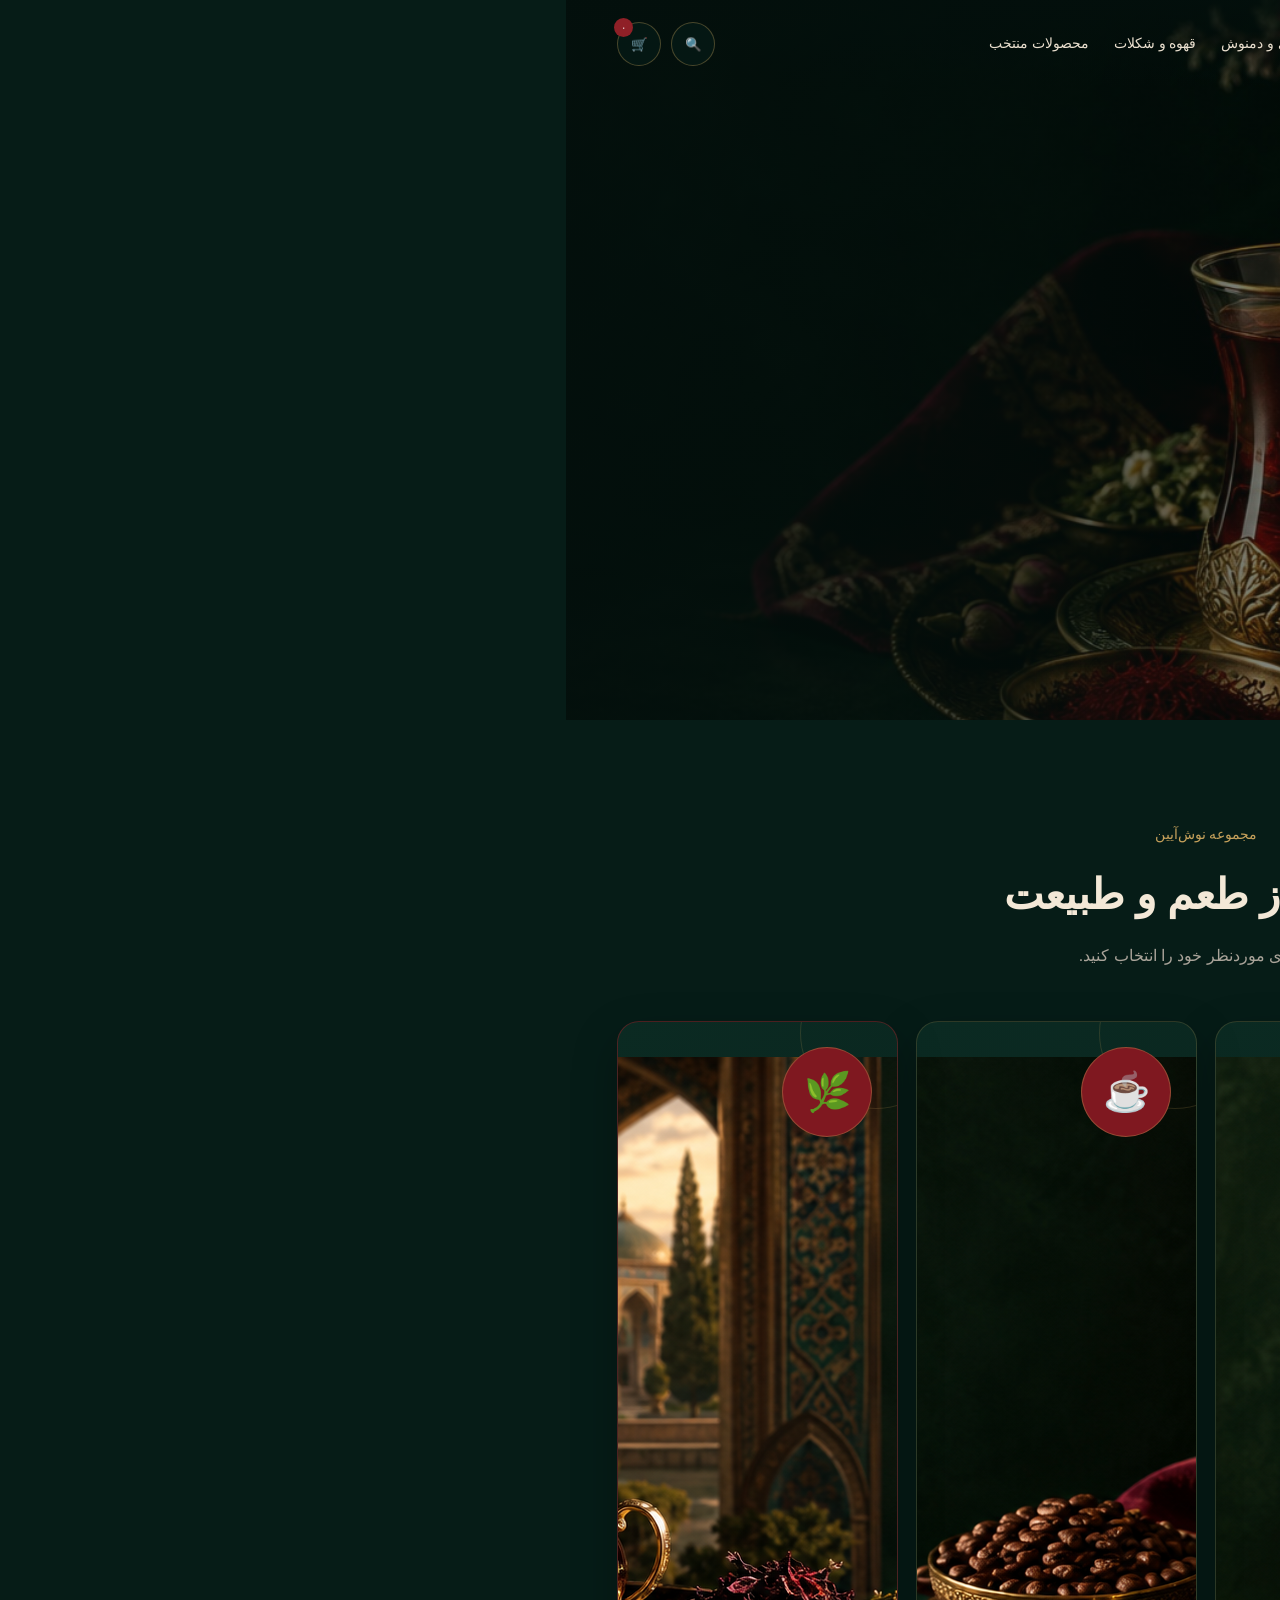
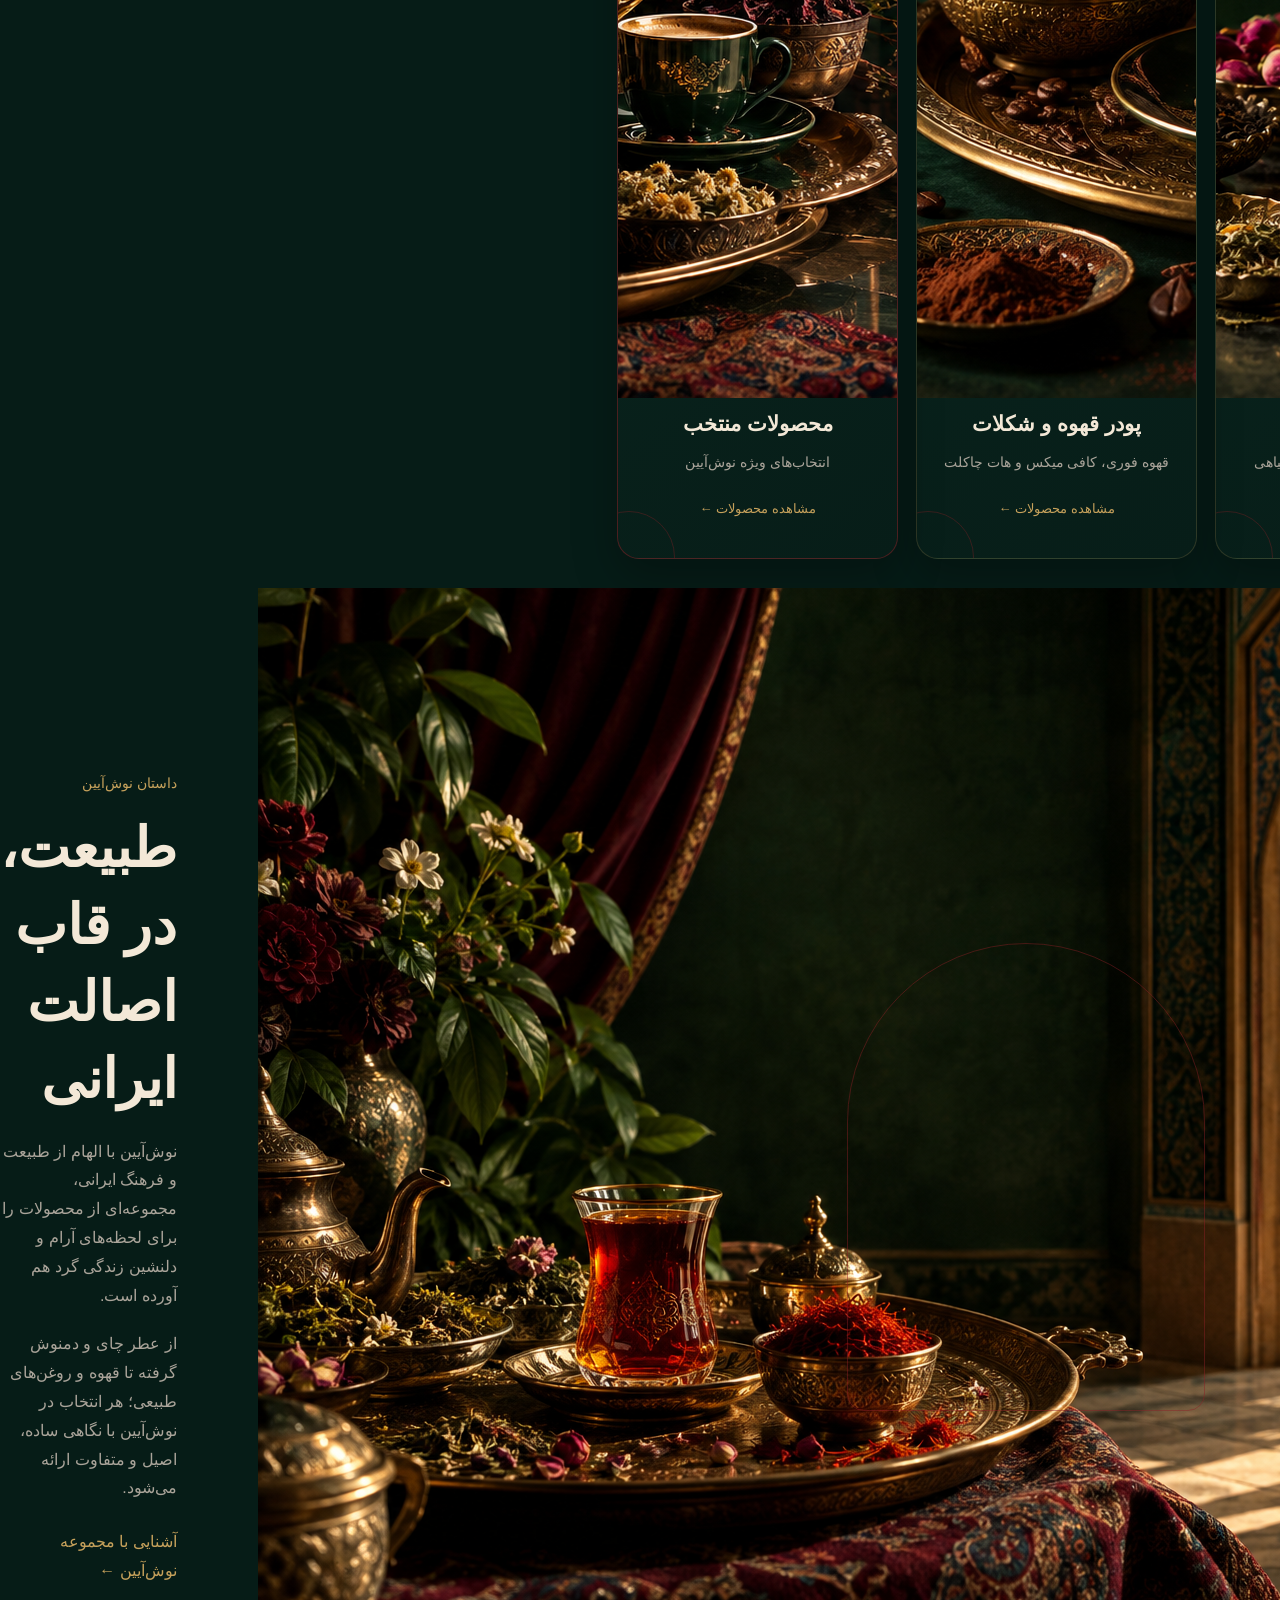
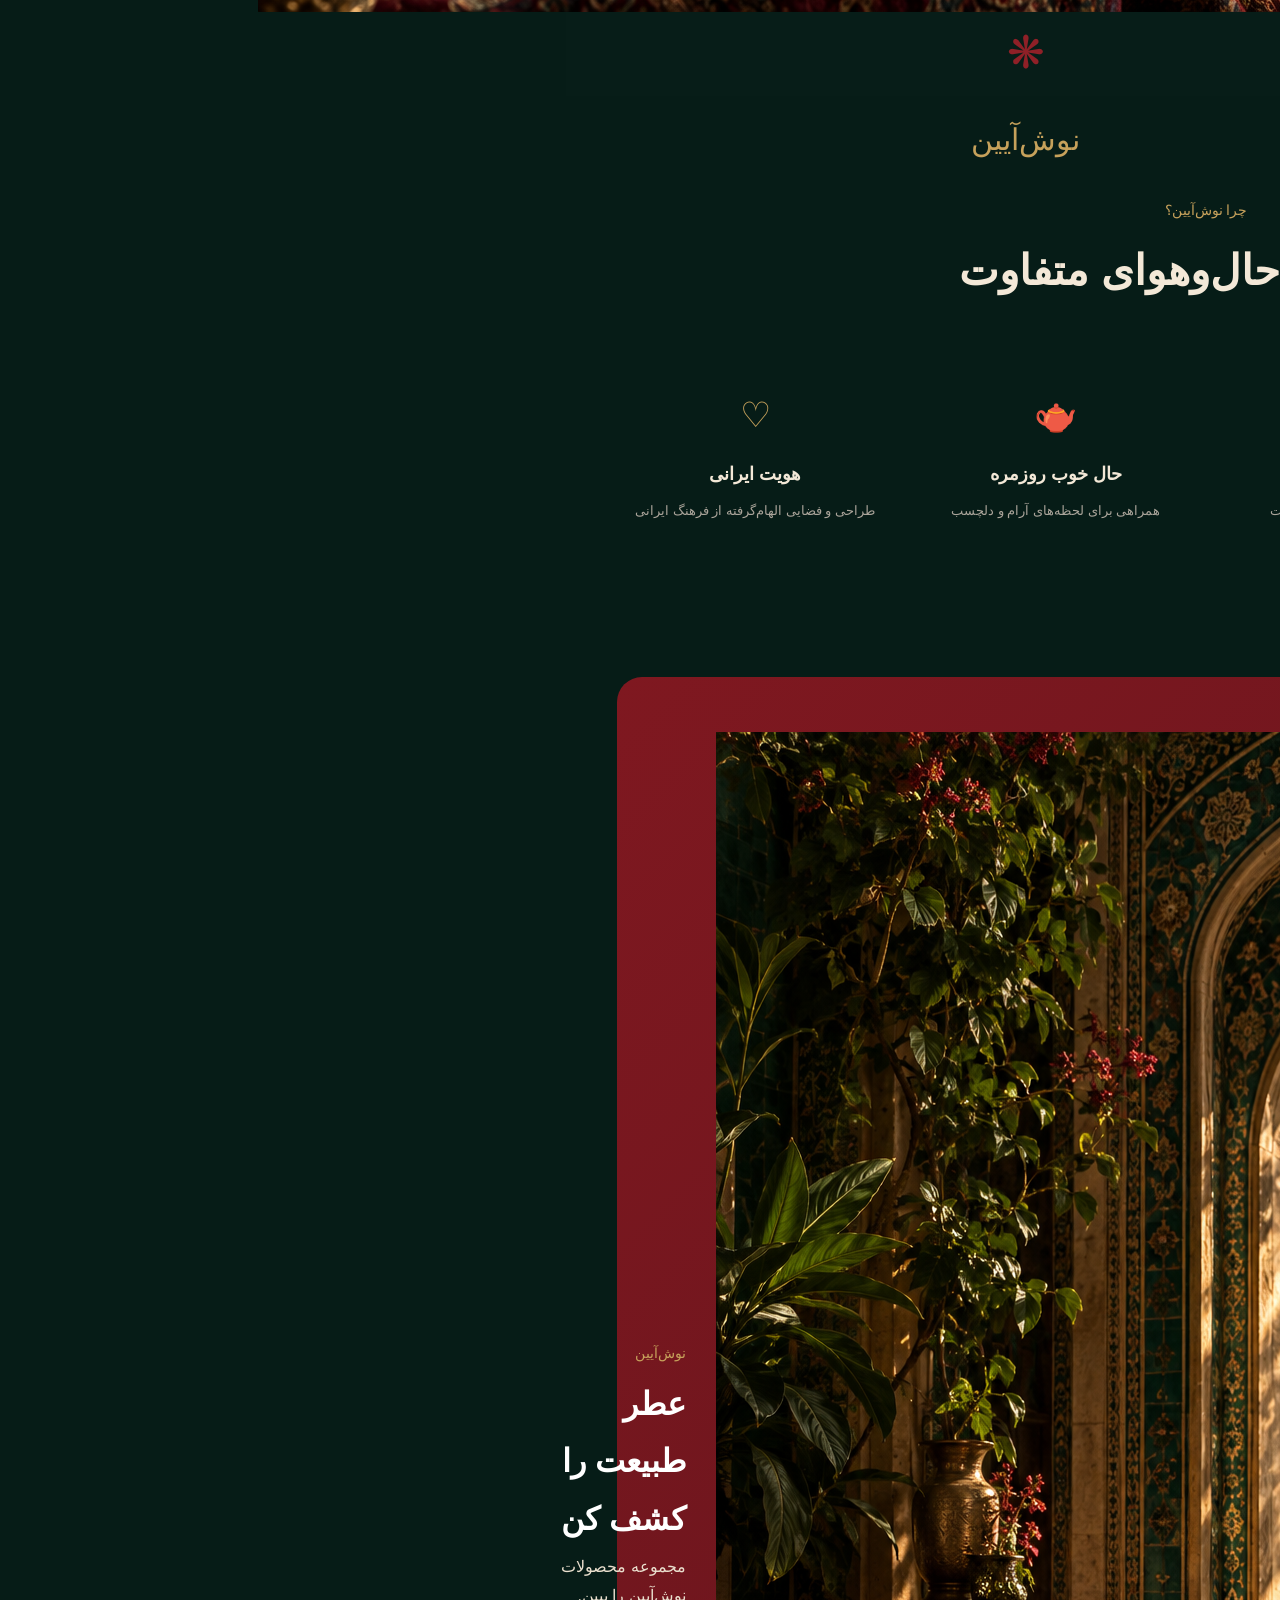
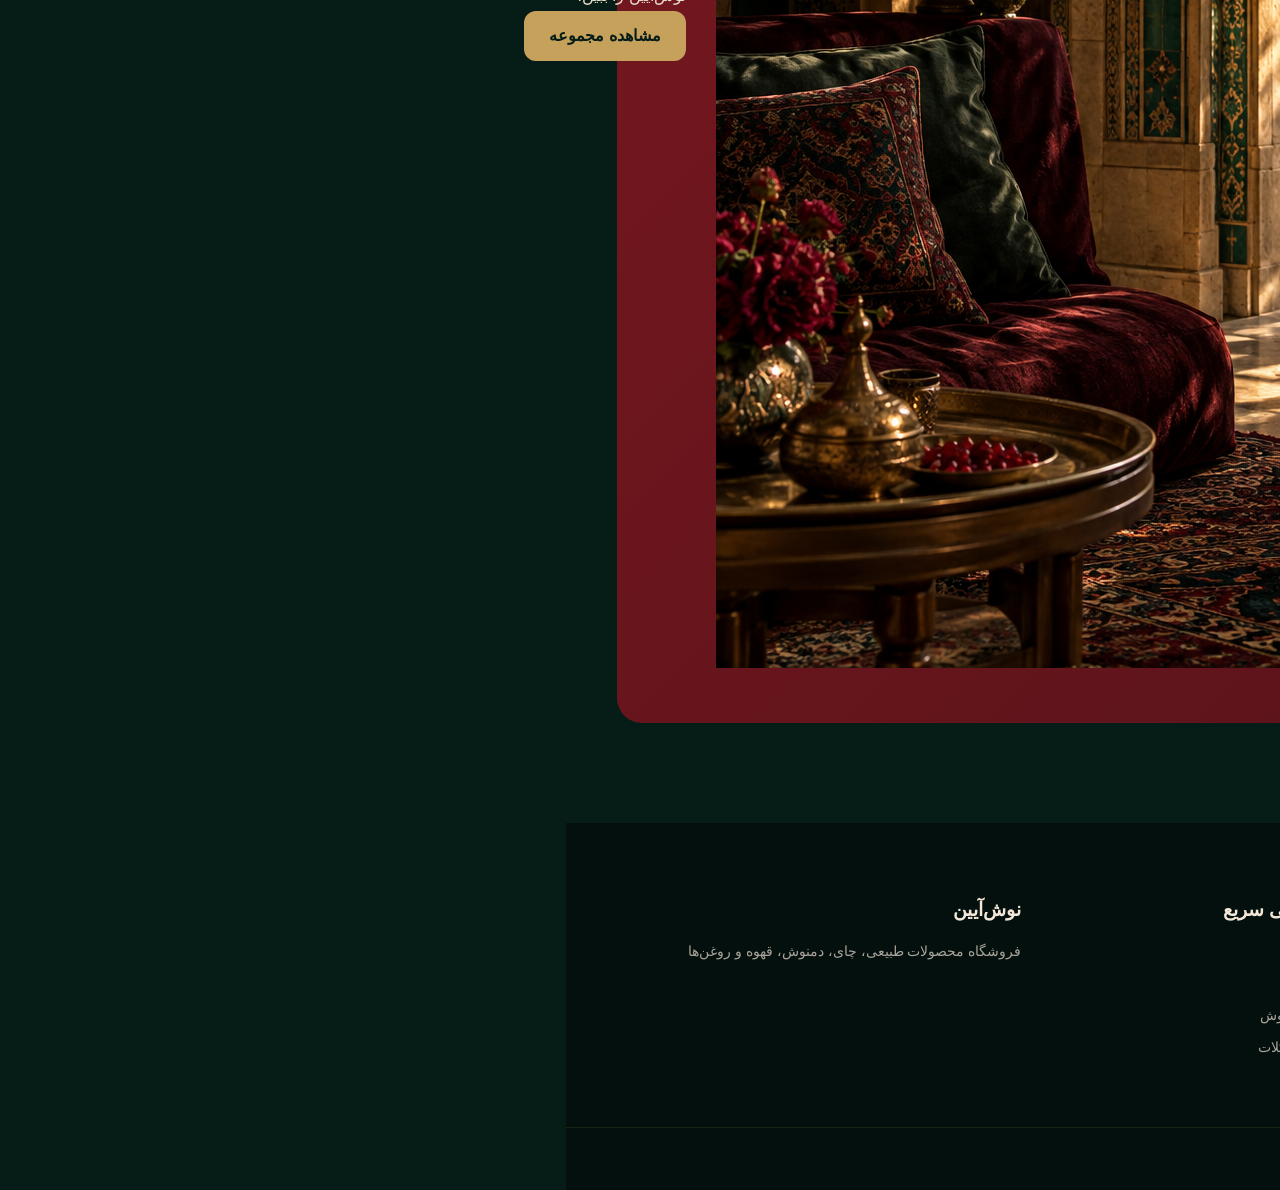
==== commit 4dd18521: "Update index.html" ====
--- a/index.html
+++ b/index.html
@@ -184,98 +184,151 @@
 
         <div class="category-grid">
 
+
+          <!-- OILS -->
+
           <a
             href="category.html?category=oils"
             class="category-card"
           >
 
-            <div class="category-icon">
-              🫒
-            </div>
-
-            <h3>
-              روغن‌ها
-            </h3>
-
-            <p>
-              روغن‌های طبیعی و گیاهی
-            </p>
-
-            <span>
-              مشاهده محصولات ←
-            </span>
+            <div class="category-image">
+              <img
+                src="category-oils.jpg"
+                alt="روغن‌های طبیعی نوش‌آیین"
+              >
+            </div>
+
+            <div class="category-card-content">
+
+              <div class="category-icon">
+                🫒
+              </div>
+
+              <h3>
+                روغن‌ها
+              </h3>
+
+              <p>
+                روغن‌های طبیعی و گیاهی
+              </p>
+
+              <span>
+                مشاهده محصولات ←
+              </span>
+
+            </div>
 
           </a>
 
+
+          <!-- TEA -->
 
           <a
             href="category.html?category=tea"
             class="category-card"
           >
 
-            <div class="category-icon">
-              🍵
-            </div>
-
-            <h3>
-              چای و دمنوش
-            </h3>
-
-            <p>
-              چای‌های ایرانی و دمنوش‌های گیاهی
-            </p>
-
-            <span>
-              مشاهده محصولات ←
-            </span>
+            <div class="category-image">
+              <img
+                src="category-tea.jpg"
+                alt="چای و دمنوش نوش‌آیین"
+              >
+            </div>
+
+            <div class="category-card-content">
+
+              <div class="category-icon">
+                🍵
+              </div>
+
+              <h3>
+                چای و دمنوش
+              </h3>
+
+              <p>
+                چای‌های ایرانی و دمنوش‌های گیاهی
+              </p>
+
+              <span>
+                مشاهده محصولات ←
+              </span>
+
+            </div>
 
           </a>
 
+
+          <!-- COFFEE -->
 
           <a
             href="category.html?category=coffee"
             class="category-card"
           >
 
-            <div class="category-icon">
-              ☕
-            </div>
-
-            <h3>
-              پودر قهوه و شکلات
-            </h3>
-
-            <p>
-              قهوه فوری، کافی میکس و هات چاکلت
-            </p>
-
-            <span>
-              مشاهده محصولات ←
-            </span>
+            <div class="category-image">
+              <img
+                src="category-coffee.jpg"
+                alt="قهوه و شکلات نوش‌آیین"
+              >
+            </div>
+
+            <div class="category-card-content">
+
+              <div class="category-icon">
+                ☕
+              </div>
+
+              <h3>
+                پودر قهوه و شکلات
+              </h3>
+
+              <p>
+                قهوه فوری، کافی میکس و هات چاکلت
+              </p>
+
+              <span>
+                مشاهده محصولات ←
+              </span>
+
+            </div>
 
           </a>
 
+
+          <!-- FEATURED -->
 
           <a
             href="category.html?category=featured"
             class="category-card featured-category"
           >
 
-            <div class="category-icon">
-              🌿
-            </div>
-
-            <h3>
-              محصولات منتخب
-            </h3>
-
-            <p>
-              انتخاب‌های ویژه نوش‌آیین
-            </p>
-
-            <span>
-              مشاهده محصولات ←
-            </span>
+            <div class="category-image">
+              <img
+                src="category-featured.jpg"
+                alt="محصولات منتخب نوش‌آیین"
+              >
+            </div>
+
+            <div class="category-card-content">
+
+              <div class="category-icon">
+                🌿
+              </div>
+
+              <h3>
+                محصولات منتخب
+              </h3>
+
+              <p>
+                انتخاب‌های ویژه نوش‌آیین
+              </p>
+
+              <span>
+                مشاهده محصولات ←
+              </span>
+
+            </div>
 
           </a>
 
@@ -292,9 +345,15 @@
 
       <div class="container story-grid">
 
+
         <div class="story-visual">
 
           <div class="story-arch">
+
+            <img
+              src="brand-story.jpg"
+              alt="فضای الهام‌گرفته از معماری ایرانی نوش‌آیین"
+            >
 
             <div class="story-decoration">
               ❋
@@ -368,6 +427,7 @@
 
         <div class="benefits-grid">
 
+
           <div class="benefit">
 
             <div class="benefit-icon">
@@ -450,7 +510,13 @@
 
         <div class="promo-box">
 
-          <div>
+          <img
+            src="promo-banner.jpg"
+            alt="محصولات طبیعی نوش‌آیین"
+            class="promo-image"
+          >
+
+          <div class="promo-content">
 
             <span>
               نوش‌آیین
@@ -464,14 +530,14 @@
               مجموعه محصولات نوش‌آیین را ببین.
             </p>
 
+            <a
+              href="#categories"
+              class="promo-button"
+            >
+              مشاهده مجموعه
+            </a>
+
           </div>
-
-          <a
-            href="#categories"
-            class="promo-button"
-          >
-            مشاهده مجموعه
-          </a>
 
         </div>
 
--- a/style.css
+++ b/style.css
@@ -1,41 +1,12 @@
 /* =====================================================
    NOOSH-AYIN
-   Luxury Persian Natural Store
+   MAIN STYLE
 ===================================================== */
 
-:root {
-  --green-950: #061C17;
-  --green-900: #071D18;
-  --green-800: #0B2A22;
-  --green-700: #12382E;
-
-  --red-900: #64131A;
-  --red-800: #7F1820;
-  --red-700: #8F2027;
-  --red-600: #A3242C;
-
-  --gold: #C6A15B;
-  --gold-light: #D9BB7A;
-
-  --cream: #EADFCE;
-  --cream-light: #F3E8D7;
-
-  --muted: #AAA49A;
-  --white: #FFFFFF;
-
-  --border: rgba(198, 161, 91, 0.22);
-
-  --shadow:
-    0 25px 70px rgba(0, 0, 0, 0.35);
-
-  --radius: 24px;
-  --transition: 0.3s ease;
-}
-
 * {
-  box-sizing: border-box;
   margin: 0;
   padding: 0;
+  box-sizing: border-box;
 }
 
 html {
@@ -43,11 +14,11 @@
 }
 
 body {
-  font-family: "Vazirmatn", sans-serif;
-  background: var(--green-950);
-  color: var(--cream);
+  direction: rtl;
+  font-family: Tahoma, Arial, sans-serif;
+  background: #061C17;
+  color: #EADFCE;
   line-height: 1.8;
-  overflow-x: hidden;
 }
 
 a {
@@ -57,457 +28,545 @@
 
 button,
 input {
-  font: inherit;
-}
-
-button {
-  border: 0;
-  cursor: pointer;
+  font-family: inherit;
 }
 
 .container {
-  width: min(1180px, calc(100% - 40px));
-  margin-inline: auto;
-}
+  width: min(1180px, 92%);
+  margin: auto;
+}
+
 
 /* ================= HEADER ================= */
 
 .site-header {
-  position: sticky;
+  position: absolute;
   top: 0;
-  z-index: 100;
-  background: rgba(6, 28, 23, 0.92);
-  backdrop-filter: blur(18px);
-  border-bottom: 1px solid rgba(198, 161, 91, 0.12);
+  right: 0;
+  left: 0;
+  z-index: 20;
+  background: linear-gradient(
+    to bottom,
+    rgba(3, 15, 12, 0.9),
+    rgba(3, 15, 12, 0)
+  );
 }
 
 .header-inner {
-  min-height: 82px;
+  min-height: 88px;
   display: flex;
   align-items: center;
   justify-content: space-between;
   gap: 30px;
 }
 
-.brand {
-  display: flex;
-  align-items: center;
-  gap: 12px;
-}
-
-.brand-symbol {
-  width: 46px;
-  height: 46px;
-  display: grid;
-  place-items: center;
-  border: 1px solid var(--gold);
-  color: var(--gold-light);
-  font-size: 24px;
+.logo {
+  color: #C6A15B;
+  font-size: 28px;
+  font-weight: 700;
+  white-space: nowrap;
+}
+
+.main-nav {
+  display: flex;
+  align-items: center;
+  gap: 25px;
+}
+
+.main-nav a {
+  color: #EADFCE;
+  font-size: 14px;
+  transition: 0.3s;
+}
+
+.main-nav a:hover {
+  color: #C6A15B;
+}
+
+.header-actions {
+  display: flex;
+  align-items: center;
+  gap: 10px;
+}
+
+.search-button,
+.cart-button {
+  border: 1px solid rgba(198, 161, 91, 0.35);
+  background: rgba(6, 28, 23, 0.7);
+  color: #EADFCE;
+  width: 44px;
+  height: 44px;
   border-radius: 50%;
-}
-
-.brand-text {
-  display: flex;
-  flex-direction: column;
-  line-height: 1.25;
-}
-
-.brand-text strong {
-  font-size: 20px;
-  color: var(--cream-light);
-}
-
-.brand-text small {
-  color: var(--muted);
+  cursor: pointer;
+}
+
+.cart-button {
+  position: relative;
+}
+
+#cartCount {
+  position: absolute;
+  top: -5px;
+  left: -4px;
+  min-width: 19px;
+  height: 19px;
+  padding: 0 4px;
+  border-radius: 50%;
+  background: #8F2027;
+  color: #fff;
   font-size: 10px;
-}
-
-.main-nav {
-  display: flex;
-  align-items: center;
-  gap: 28px;
-}
-
-.main-nav a {
-  color: var(--muted);
-  font-size: 14px;
-  transition: var(--transition);
-}
-
-.main-nav a:hover,
-.main-nav a.active {
-  color: var(--gold-light);
-}
-
-.header-actions {
-  display: flex;
-  align-items: center;
-  gap: 10px;
-}
-
-.icon-btn,
-.cart-button {
-  background: rgba(255, 255, 255, 0.04);
-  color: var(--cream);
-  border: 1px solid var(--border);
-}
-
-.icon-btn {
-  width: 43px;
-  height: 43px;
-  border-radius: 50%;
-  font-size: 23px;
-}
-
-.cart-button {
-  min-height: 43px;
-  padding: 0 14px;
-  border-radius: 999px;
-  display: flex;
-  align-items: center;
-  gap: 8px;
-}
-
-.cart-button b {
-  min-width: 23px;
-  height: 23px;
-  border-radius: 50%;
-  display: grid;
-  place-items: center;
-  background: var(--red-700);
-  color: white;
-  font-size: 11px;
-}
+  display: flex;
+  align-items: center;
+  justify-content: center;
+}
+
 
 /* ================= SEARCH ================= */
 
-.search-box {
+.search-area {
+  display: none;
   position: fixed;
-  inset: 82px 0 auto;
-  z-index: 90;
-  background: rgba(6, 28, 23, 0.98);
-  border-bottom: 1px solid var(--border);
-  padding: 18px 0;
-  transform: translateY(-130%);
-  transition: var(--transition);
-}
-
-.search-box.open {
-  transform: translateY(0);
-}
-
-.search-inner {
-  display: flex;
-  gap: 10px;
-}
-
-.search-inner input {
+  top: 88px;
+  right: 0;
+  left: 0;
+  z-index: 30;
+  padding: 15px 0;
+  background: #071D18;
+  border-bottom: 1px solid rgba(198, 161, 91, 0.2);
+}
+
+.search-area.active {
+  display: block;
+}
+
+.search-area input {
   width: 100%;
-  background: var(--green-800);
-  border: 1px solid var(--border);
-  color: var(--cream);
-  padding: 14px 18px;
+  padding: 15px 20px;
   border-radius: 14px;
+  border: 1px solid rgba(198, 161, 91, 0.35);
+  background: #061C17;
+  color: #EADFCE;
   outline: none;
 }
 
-.search-inner button {
-  width: 48px;
-  border-radius: 14px;
-  background: var(--red-800);
-  color: white;
-  font-size: 24px;
-}
 
 /* ================= HERO ================= */
 
 .hero {
   position: relative;
-  min-height: 700px;
-  display: flex;
-  align-items: center;
+  min-height: 720px;
   overflow: hidden;
-  background:
-    radial-gradient(
-      circle at 80% 40%,
-      rgba(127, 24, 32, 0.22),
-      transparent 30%
-    ),
-    var(--green-950);
-}
-
-.hero::before {
-  content: "";
+  display: flex;
+  align-items: center;
+  background: #061C17;
+}
+
+.hero-image {
   position: absolute;
   inset: 0;
-  opacity: 0.08;
-  background-image:
+  width: 100%;
+  height: 100%;
+  object-fit: cover;
+  object-position: center;
+}
+
+.hero-overlay {
+  position: absolute;
+  inset: 0;
+  background:
     linear-gradient(
-      45deg,
-      transparent 48%,
-      var(--gold) 49%,
-      transparent 51%
+      90deg,
+      rgba(3, 15, 12, 0.94) 0%,
+      rgba(3, 15, 12, 0.75) 35%,
+      rgba(3, 15, 12, 0.25) 75%,
+      rgba(3, 15, 12, 0.25) 100%
     );
-  background-size: 70px 70px;
-}
-
-.hero-inner {
+}
+
+.hero-content {
   position: relative;
   z-index: 2;
-  min-height: 700px;
+  display: flex;
+  align-items: center;
+  min-height: 720px;
+}
+
+.hero-text {
+  max-width: 560px;
+}
+
+.hero-small {
+  color: #C6A15B;
+  font-size: 15px;
+  letter-spacing: 2px;
+}
+
+.hero h1 {
+  margin-top: 15px;
+  font-size: clamp(44px, 6vw, 76px);
+  line-height: 1.25;
+  color: #F3E8D7;
+}
+
+.hero p {
+  max-width: 480px;
+  margin-top: 20px;
+  color: #D2C7B7;
+  font-size: 17px;
+}
+
+.hero-buttons {
+  display: flex;
+  flex-wrap: wrap;
+  gap: 14px;
+  margin-top: 32px;
+}
+
+.primary-button,
+.secondary-button,
+.promo-button {
+  display: inline-flex;
+  align-items: center;
+  justify-content: center;
+  min-height: 50px;
+  padding: 0 25px;
+  border-radius: 12px;
+  transition: 0.3s;
+}
+
+.primary-button {
+  background: #8F2027;
+  color: #fff;
+}
+
+.primary-button:hover {
+  background: #A3242C;
+  transform: translateY(-2px);
+}
+
+.secondary-button {
+  border: 1px solid #C6A15B;
+  color: #C6A15B;
+}
+
+.secondary-button:hover {
+  background: #C6A15B;
+  color: #061C17;
+}
+
+
+/* ================= SECTIONS ================= */
+
+.categories-section,
+.benefits-section {
+  padding: 100px 0;
+}
+
+.section-heading {
+  text-align: center;
+  max-width: 650px;
+  margin: 0 auto 50px;
+}
+
+.section-heading span,
+.section-label {
+  color: #C6A15B;
+  font-size: 14px;
+}
+
+.section-heading h2 {
+  margin-top: 8px;
+  font-size: clamp(28px, 4vw, 42px);
+  color: #F3E8D7;
+}
+
+.section-heading p {
+  margin-top: 10px;
+  color: #AAA49A;
+}
+
+
+/* ================= CATEGORIES ================= */
+
+.categories {
+  padding: 90px 6%;
+  position: relative;
+}
+
+.categories-header {
+  text-align: center;
+  margin-bottom: 45px;
+}
+
+.categories-header .eyebrow {
+  color: #C6A15B;
+  font-size: 14px;
+  letter-spacing: 2px;
+  margin-bottom: 10px;
+}
+
+.categories-header h2 {
+  color: #F3E8D7;
+  font-size: clamp(28px, 4vw, 44px);
+  margin: 0 0 12px;
+}
+
+.categories-header p {
+  color: #AAA49A;
+  font-size: 15px;
+}
+
+/* کارت‌ها */
+
+.categories-grid {
   display: grid;
-  grid-template-columns: 1.05fr 0.95fr;
-  align-items: center;
-  gap: 50px;
-}
-
-.hero-content {
-  max-width: 620px;
-}
-
-.eyebrow,
-.section-kicker {
-  display: inline-block;
-  color: var(--gold-light);
-  font-size: 13px;
-  letter-spacing: 1px;
-  margin-bottom: 15px;
-}
-
-.hero h1 {
-  font-size: clamp(48px, 6vw, 82px);
-  line-height: 1.15;
-  font-weight: 800;
-  color: var(--cream-light);
-}
-
-.hero h1 span {
-  display: block;
-  color: var(--red-700);
-}
-
-.hero p {
-  margin-top: 24px;
-  color: var(--muted);
-  font-size: 17px;
-  max-width: 560px;
-}
-
-.hero-actions {
-  display: flex;
-  gap: 12px;
-  margin-top: 32px;
-  flex-wrap: wrap;
-}
-
-.btn {
-  min-height: 52px;
-  padding: 0 24px;
-  border-radius: 14px;
-  display: inline-flex;
-  align-items: center;
-  justify-content: center;
-  transition: var(--transition);
-}
-
-.btn-primary {
-  background: var(--red-700);
-  color: white;
-}
-
-.btn-primary:hover {
-  background: var(--red-600);
-  transform: translateY(-2px);
-}
-
-.btn-outline {
-  border: 1px solid var(--border);
-  color: var(--cream);
-}
-
-.btn-outline:hover {
-  border-color: var(--gold);
-}
-
-.hero-visual {
-  position: relative;
-  height: 500px;
-  display: grid;
-  place-items: center;
-}
-
-.hero-orb {
-  width: 390px;
-  height: 390px;
-  border-radius: 50%;
-  background:
-    radial-gradient(
-      circle,
-      rgba(198, 161, 91, 0.22),
-      rgba(127, 24, 32, 0.12) 55%,
-      transparent 70%
-    );
-  border: 1px solid rgba(198, 161, 91, 0.22);
-}
-
-.hero-card {
-  position: absolute;
-  border: 1px solid var(--border);
-  background: rgba(11, 42, 34, 0.75);
-  backdrop-filter: blur(15px);
-  box-shadow: var(--shadow);
-}
-
-.hero-card-main {
-  width: 245px;
-  height: 285px;
-  border-radius: 140px 140px 28px 28px;
-  display: flex;
-  flex-direction: column;
-  align-items: center;
-  justify-content: center;
-}
-
-.hero-card-main span {
-  color: var(--gold);
-  font-size: 14px;
-}
-
-.hero-card-main strong {
-  font-size: 43px;
-  color: var(--cream-light);
-  margin: 8px 0;
-}
-
-.hero-card-main small {
-  color: var(--muted);
-}
-
-.hero-card-small {
-  width: 82px;
-  height: 82px;
-  border-radius: 50%;
-  left: 8%;
-  bottom: 20%;
-  display: grid;
-  place-items: center;
-  font-size: 32px;
-}
-
-/* ================= SECTIONS ================= */
-
-.categories-section,
-.story-section,
-.benefits-section {
-  padding: 110px 0;
-}
-
-.categories-section {
-  background: var(--green-900);
-}
-
-.section-heading {
-  display: flex;
-  justify-content: space-between;
-  align-items: end;
-  gap: 30px;
-  margin-bottom: 50px;
-}
-
-.section-heading h2 {
-  font-size: clamp(30px, 4vw, 48px);
-  color: var(--cream-light);
-  line-height: 1.3;
-}
-
-.section-heading > p {
-  max-width: 420px;
-  color: var(--muted);
-}
-
-.section-heading.centered {
-  display: block;
-  text-align: center;
-}
-
-/* ================= CATEGORIES ================= */
-
-.category-grid {
-  display: grid;
-  grid-template-columns: repeat(2, 1fr);
-  gap: 18px;
+  grid-template-columns: repeat(4, 1fr);
+  gap: 22px;
+  max-width: 1250px;
+  margin: 0 auto;
 }
 
 .category-card {
   position: relative;
   min-height: 270px;
-  padding: 30px;
-  border: 1px solid var(--border);
-  border-radius: var(--radius);
+  padding: 32px 25px;
+  display: flex;
+  flex-direction: column;
+  justify-content: flex-end;
+  text-decoration: none;
   overflow: hidden;
-  background: var(--green-800);
-  display: flex;
-  flex-direction: column;
-  justify-content: space-between;
-  transition: var(--transition);
+
+  background:
+    linear-gradient(
+      145deg,
+      rgba(11, 42, 34, 0.98),
+      rgba(6, 28, 23, 0.98)
+    );
+
+  border: 1px solid rgba(198, 161, 91, 0.25);
+  border-radius: 22px;
+
+  box-shadow:
+    0 18px 45px rgba(0, 0, 0, 0.28);
+
+  transition:
+    transform 0.35s ease,
+    border-color 0.35s ease,
+    box-shadow 0.35s ease;
+}
+
+/* تزئین طلایی */
+
+.category-card::before {
+  content: "";
+  position: absolute;
+  width: 150px;
+  height: 150px;
+  border: 1px solid rgba(198, 161, 91, 0.18);
+  border-radius: 50%;
+  top: -65px;
+  right: -55px;
 }
 
 .category-card::after {
   content: "";
   position: absolute;
-  width: 190px;
-  height: 190px;
+  width: 90px;
+  height: 90px;
+  border: 1px solid rgba(143, 32, 39, 0.35);
   border-radius: 50%;
-  background: rgba(198, 161, 91, 0.07);
-  left: -55px;
-  bottom: -70px;
+  bottom: -45px;
+  left: -35px;
 }
 
 .category-card:hover {
-  transform: translateY(-7px);
-  border-color: rgba(198, 161, 91, 0.55);
-}
+  transform: translateY(-8px);
+  border-color: rgba(198, 161, 91, 0.6);
+
+  box-shadow:
+    0 25px 55px rgba(0, 0, 0, 0.4),
+    0 0 25px rgba(198, 161, 91, 0.08);
+}
+
+/* آیکون */
 
 .category-icon {
+  position: absolute;
+  top: 25px;
+  right: 25px;
+
+  width: 58px;
+  height: 58px;
+
+  display: flex;
+  align-items: center;
+  justify-content: center;
+
+  border-radius: 50%;
+
+  background: rgba(127, 24, 32, 0.2);
+  border: 1px solid rgba(198, 161, 91, 0.35);
+
+  font-size: 27px;
+
+  transition: transform 0.35s ease;
+}
+
+.category-card:hover .category-icon {
+  transform: rotate(-8deg) scale(1.08);
+}
+
+/* عنوان */
+
+.category-card h3 {
+  position: relative;
+  z-index: 2;
+
+  margin: 0 0 10px;
+
+  color: #F3E8D7;
+  font-size: 22px;
+  line-height: 1.5;
+}
+
+/* توضیح */
+
+.category-card p {
+  position: relative;
+  z-index: 2;
+
+  margin: 0 0 18px;
+
+  color: #AAA49A;
+  font-size: 14px;
+  line-height: 1.9;
+}
+
+/* لینک */
+
+.category-card .category-link {
+  position: relative;
+  z-index: 2;
+
+  color: #C6A15B;
+  font-size: 13px;
+  font-weight: 600;
+
+  transition: color 0.3s ease;
+}
+
+.category-card:hover .category-link {
+  color: #F3E8D7;
+}
+
+/* موبایل */
+
+@media (max-width: 900px) {
+
+  .categories-grid {
+    grid-template-columns: repeat(2, 1fr);
+  }
+
+}
+
+@media (max-width: 600px) {
+
+  .categories {
+    padding: 65px 5%;
+  }
+
+  .categories-grid {
+    grid-template-columns: 1fr;
+    gap: 16px;
+  }
+
+  .category-card {
+    min-height: 235px;
+    padding: 28px 22px;
+  }
+
+  .category-card h3 {
+    font-size: 20px;
+  }
+
+}
+
+.category-grid {
+  display: grid;
+  grid-template-columns: repeat(4, 1fr);
+  gap: 18px;
+}
+
+.category-card {
+  min-height: 290px;
+  padding: 35px 25px;
+  border: 1px solid rgba(198, 161, 91, 0.2);
+  border-radius: 22px;
+  background:
+    linear-gradient(
+      145deg,
+      #0B2A22,
+      #071D18
+    );
+  display: flex;
+  flex-direction: column;
+  align-items: center;
+  text-align: center;
+  transition: 0.35s;
+}
+
+.category-card:hover {
+  transform: translateY(-8px);
+  border-color: rgba(198, 161, 91, 0.6);
+}
+
+.category-icon {
+  width: 90px;
+  height: 90px;
+  border-radius: 50%;
+  background: #7F1820;
+  display: flex;
+  align-items: center;
+  justify-content: center;
   font-size: 38px;
-}
-
-.category-content span {
-  color: var(--gold);
-  font-size: 12px;
-}
-
-.category-content h3 {
-  margin-top: 4px;
-  color: var(--cream-light);
-  font-size: 27px;
-}
-
-.category-content p {
-  color: var(--muted);
+  margin-bottom: 22px;
+}
+
+.category-card h3 {
+  color: #F3E8D7;
+  font-size: 21px;
+}
+
+.category-card p {
+  margin-top: 8px;
+  color: #AAA49A;
   font-size: 14px;
-  max-width: 380px;
-}
-
-.category-arrow {
-  position: absolute;
-  left: 28px;
-  bottom: 25px;
-  color: var(--gold);
-  font-size: 24px;
-}
+}
+
+.category-card span {
+  margin-top: auto;
+  padding-top: 22px;
+  color: #C6A15B;
+  font-size: 13px;
+}
+
+.featured-category {
+  border-color: rgba(143, 32, 39, 0.5);
+}
+
 
 /* ================= STORY ================= */
 
 .story-section {
-  background: var(--green-950);
+  padding: 110px 0;
+  background: #071D18;
 }
 
 .story-grid {
   display: grid;
-  grid-template-columns: 0.9fr 1.1fr;
-  gap: 90px;
-  align-items: center;
+  grid-template-columns: 1fr 1fr;
+  align-items: center;
+  gap: 80px;
 }
 
 .story-visual {
@@ -516,276 +575,241 @@
 }
 
 .story-arch {
-  width: min(390px, 100%);
-  height: 470px;
-  border: 1px solid var(--border);
+  width: min(390px, 80%);
+  height: 500px;
   border-radius: 200px 200px 25px 25px;
-  padding: 15px;
-}
-
-.story-arch-inner {
-  height: 100%;
-  border-radius: 190px 190px 18px 18px;
   background:
     radial-gradient(
-      circle at 50% 25%,
-      rgba(143, 32, 39, 0.45),
-      transparent 55%
+      circle at center,
+      rgba(198, 161, 91, 0.12),
+      transparent 50%
     ),
-    var(--green-800);
+    #061C17;
+  border: 1px solid rgba(198, 161, 91, 0.35);
   display: flex;
   flex-direction: column;
-  align-items: center;
   justify-content: center;
-  text-align: center;
-}
-
-.story-arch-inner span {
-  color: var(--gold);
-}
-
-.story-arch-inner strong {
+  align-items: center;
+  position: relative;
+}
+
+.story-arch::before {
+  content: "";
+  position: absolute;
+  inset: 15px;
+  border-radius: 190px 190px 18px 18px;
+  border: 1px solid rgba(143, 32, 39, 0.45);
+}
+
+.story-arch span {
+  position: relative;
+  color: #C6A15B;
+  font-size: 30px;
+}
+
+.story-decoration {
+  position: relative;
+  color: #8F2027;
+  font-size: 45px;
+  margin-bottom: 20px;
+}
+
+.story-content h2 {
   margin-top: 12px;
-  color: var(--cream-light);
-  font-size: 35px;
-  line-height: 1.5;
-}
-
-.story-content h2 {
-  font-size: clamp(35px, 5vw, 60px);
-  color: var(--cream-light);
-  line-height: 1.3;
-}
-
-.story-content h2 span {
-  color: var(--red-700);
+  font-size: clamp(34px, 5vw, 55px);
+  line-height: 1.4;
+  color: #F3E8D7;
 }
 
 .story-content p {
   margin-top: 20px;
-  color: var(--muted);
-  max-width: 620px;
-}
-
-.story-line {
-  width: 80px;
-  height: 2px;
-  background: var(--gold);
-  margin: 30px 0 15px;
-}
-
-.story-note {
-  color: var(--gold-light);
-  font-size: 14px;
-}
+  color: #AAA49A;
+  max-width: 550px;
+}
+
+.text-link {
+  display: inline-block;
+  margin-top: 25px;
+  color: #C6A15B;
+}
+
 
 /* ================= BENEFITS ================= */
-
-.benefits-section {
-  background: var(--green-900);
-}
 
 .benefits-grid {
   display: grid;
   grid-template-columns: repeat(4, 1fr);
-  gap: 16px;
-}
-
-.benefit-card {
+  gap: 25px;
+}
+
+.benefit {
   text-align: center;
-  padding: 35px 20px;
-  border: 1px solid var(--border);
-  border-radius: var(--radius);
-  background: rgba(11, 42, 34, 0.55);
+  padding: 25px 15px;
 }
 
 .benefit-icon {
-  color: var(--gold);
-  font-size: 30px;
-}
-
-.benefit-card h3 {
-  margin: 12px 0 5px;
-  color: var(--cream-light);
-}
-
-.benefit-card p {
-  color: var(--muted);
+  font-size: 35px;
+  color: #C6A15B;
+  margin-bottom: 12px;
+}
+
+.benefit h3 {
+  color: #F3E8D7;
+  font-size: 18px;
+}
+
+.benefit p {
+  margin-top: 8px;
+  color: #AAA49A;
   font-size: 13px;
 }
 
+
 /* ================= PROMO ================= */
 
 .promo-section {
-  padding: 0 0 110px;
-  background: var(--green-900);
+  padding: 30px 0 100px;
 }
 
 .promo-box {
-  position: relative;
-  min-height: 330px;
-  border-radius: 30px;
-  overflow: hidden;
   padding: 55px;
+  border-radius: 25px;
   background:
-    radial-gradient(
-      circle at 75% 40%,
-      rgba(198, 161, 91, 0.18),
-      transparent 30%
-    ),
     linear-gradient(
-      120deg,
-      var(--red-900),
-      var(--red-800)
+      135deg,
+      #7F1820,
+      #57131A
     );
-}
-
-.promo-content {
-  max-width: 600px;
-}
-
-.promo-content > span {
-  color: var(--gold-light);
-}
-
-.promo-content h2 {
-  margin: 8px 0;
-  font-size: clamp(35px, 5vw, 58px);
-  line-height: 1.3;
-  color: var(--cream-light);
-}
-
-.promo-content h2 strong {
-  color: var(--gold-light);
-}
-
-.promo-content p {
-  color: rgba(255,255,255,.7);
-  margin-bottom: 25px;
-}
-
-.btn-light {
-  background: var(--cream-light);
-  color: var(--green-950);
-}
-
-.btn-light:hover {
-  transform: translateY(-2px);
-}
-
-.promo-decoration {
-  position: absolute;
-  left: 8%;
-  top: 50%;
-  transform: translateY(-50%);
-  font-size: 180px;
-  color: rgba(198, 161, 91, 0.13);
-}
+  display: flex;
+  align-items: center;
+  justify-content: space-between;
+  gap: 30px;
+}
+
+.promo-box span {
+  color: #C6A15B;
+  font-size: 14px;
+}
+
+.promo-box h2 {
+  margin-top: 8px;
+  color: #fff;
+  font-size: 32px;
+}
+
+.promo-box p {
+  color: #EADFCE;
+  margin-top: 5px;
+}
+
+.promo-button {
+  background: #C6A15B;
+  color: #061C17;
+  white-space: nowrap;
+  font-weight: bold;
+}
+
 
 /* ================= FOOTER ================= */
 
 .site-footer {
-  padding: 75px 0 35px;
-  background: #041510;
-  border-top: 1px solid var(--border);
+  background: #03100D;
+  padding-top: 70px;
 }
 
 .footer-grid {
   display: grid;
-  grid-template-columns: 1.5fr 1fr 1fr 1fr;
-  gap: 45px;
-}
-
-.footer-brand p {
-  color: var(--muted);
-  margin-top: 20px;
-  max-width: 330px;
+  grid-template-columns: 1.5fr 1fr 1.5fr;
+  gap: 50px;
+  padding-bottom: 60px;
+}
+
+.footer-logo {
+  color: #C6A15B;
+  font-size: 30px;
+  font-weight: bold;
+}
+
+.footer-grid p {
+  color: #AAA49A;
+  margin-top: 10px;
   font-size: 14px;
 }
 
-.footer-links,
-.footer-contact {
-  display: flex;
-  flex-direction: column;
-  gap: 10px;
-}
-
-.footer-links h4,
-.footer-contact h4 {
-  color: var(--gold-light);
-  margin-bottom: 8px;
-}
-
-.footer-links a,
-.footer-contact p,
-.footer-contact span {
-  color: var(--muted);
-  font-size: 13px;
-}
-
-.footer-links a:hover {
-  color: var(--cream);
-}
+.footer-grid h3 {
+  color: #F3E8D7;
+  margin-bottom: 12px;
+}
+
+.footer-grid a {
+  display: block;
+  color: #AAA49A;
+  font-size: 14px;
+  margin: 7px 0;
+}
+
+.footer-grid a:hover {
+  color: #C6A15B;
+}
+
+.footer-bottom {
+  border-top: 1px solid rgba(198, 161, 91, 0.12);
+  padding: 20px 0;
+  color: #77736D;
+  font-size: 12px;
+}
+
 
 /* ================= CART ================= */
 
 .cart-overlay {
   position: fixed;
   inset: 0;
-  z-index: 190;
-  background: rgba(0,0,0,.55);
-  opacity: 0;
-  visibility: hidden;
-  transition: var(--transition);
-}
-
-.cart-overlay.open {
-  opacity: 1;
-  visibility: visible;
+  background: rgba(0, 0, 0, 0.65);
+  z-index: 90;
+  display: none;
+}
+
+.cart-overlay.active {
+  display: block;
 }
 
 .cart-panel {
   position: fixed;
-  z-index: 200;
   top: 0;
+  left: -430px;
+  width: min(430px, 92%);
+  height: 100vh;
+  z-index: 100;
+  background: #071D18;
+  border-right: 1px solid rgba(198, 161, 91, 0.25);
+  transition: 0.35s;
+  display: flex;
+  flex-direction: column;
+}
+
+.cart-panel.active {
   left: 0;
-  width: min(430px, 100%);
-  height: 100vh;
-  background: var(--green-900);
-  border-right: 1px solid var(--border);
-  transform: translateX(-105%);
-  transition: var(--transition);
-  display: flex;
-  flex-direction: column;
-}
-
-.cart-panel.open {
-  transform: translateX(0);
 }
 
 .cart-header {
-  padding: 25px;
+  padding: 22px;
   display: flex;
   justify-content: space-between;
-  border-bottom: 1px solid var(--border);
-}
-
-.cart-header span {
-  color: var(--gold);
-  font-size: 12px;
-}
-
-.cart-header h3 {
-  color: var(--cream-light);
+  align-items: center;
+  border-bottom: 1px solid rgba(198, 161, 91, 0.15);
+}
+
+.cart-header h2 {
+  color: #F3E8D7;
 }
 
 .cart-header button {
-  width: 40px;
-  height: 40px;
-  border-radius: 50%;
-  background: var(--green-800);
-  color: var(--cream);
-  font-size: 25px;
+  border: 0;
+  background: transparent;
+  color: #C6A15B;
+  font-size: 30px;
+  cursor: pointer;
 }
 
 .cart-items {
@@ -794,38 +818,32 @@
   padding: 20px;
 }
 
-.empty-cart {
-  text-align: center;
-  color: var(--muted);
-  padding: 60px 10px;
-}
-
 .cart-footer {
   padding: 20px;
-  border-top: 1px solid var(--border);
-}
-
-.cart-total-row {
+  border-top: 1px solid rgba(198, 161, 91, 0.15);
+}
+
+.cart-total {
   display: flex;
   justify-content: space-between;
-  margin-bottom: 15px;
-}
-
-.cart-total-row span {
-  color: var(--muted);
-}
-
-.cart-total-row strong {
-  color: var(--gold-light);
-}
-
-.checkout-btn {
+  color: #EADFCE;
+}
+
+.cart-total strong {
+  color: #C6A15B;
+}
+
+.checkout-button {
   width: 100%;
-  height: 52px;
-  border-radius: 14px;
-  background: var(--red-700);
+  margin-top: 15px;
+  height: 48px;
+  border: 0;
+  border-radius: 12px;
+  background: #8F2027;
   color: white;
-}
+  cursor: pointer;
+}
+
 
 /* ================= RESPONSIVE ================= */
 
@@ -835,142 +853,113 @@
     display: none;
   }
 
-  .hero-inner {
-    grid-template-columns: 1fr;
-    text-align: center;
-    padding: 80px 0;
-  }
-
-  .hero-content {
-    margin-inline: auto;
-  }
-
-  .hero-actions {
-    justify-content: center;
-  }
-
-  .hero-visual {
-    height: 390px;
-  }
-
-  .hero-orb {
-    width: 300px;
-    height: 300px;
+  .category-grid {
+    grid-template-columns: repeat(2, 1fr);
+  }
+
+  .benefits-grid {
+    grid-template-columns: repeat(2, 1fr);
   }
 
   .story-grid {
     grid-template-columns: 1fr;
-    gap: 55px;
-  }
-
-  .benefits-grid {
-    grid-template-columns: repeat(2, 1fr);
+    gap: 50px;
+  }
+
+  .story-visual {
+    order: 2;
+  }
+
+  .story-content {
+    order: 1;
+  }
+
+  .promo-box {
+    flex-direction: column;
+    align-items: flex-start;
   }
 
   .footer-grid {
-    grid-template-columns: repeat(2, 1fr);
-  }
-}
-
-@media (max-width: 650px) {
-
-  .container {
-    width: min(100% - 28px, 1180px);
-  }
+    grid-template-columns: 1fr 1fr;
+  }
+
+}
+
+
+@media (max-width: 600px) {
 
   .header-inner {
-    min-height: 70px;
-  }
-
-  .brand-text small {
-    display: none;
-  }
-
-  .brand-symbol {
-    width: 40px;
-    height: 40px;
-  }
-
-  .brand-text strong {
-    font-size: 17px;
-  }
-
-  .cart-button span {
-    display: none;
+    min-height: 72px;
+  }
+
+  .logo {
+    font-size: 23px;
   }
 
   .hero {
-    min-height: auto;
-  }
-
-  .hero-inner {
-    min-height: auto;
-    padding: 85px 0 65px;
+    min-height: 680px;
+  }
+
+  .hero-content {
+    min-height: 680px;
+    align-items: flex-end;
+    padding-bottom: 70px;
+  }
+
+  .hero-image {
+    object-position: center;
+  }
+
+  .hero-overlay {
+    background:
+      linear-gradient(
+        to bottom,
+        rgba(3, 15, 12, 0.15),
+        rgba(3, 15, 12, 0.92) 72%
+      );
   }
 
   .hero h1 {
-    font-size: 45px;
+    font-size: 43px;
   }
 
   .hero p {
     font-size: 14px;
   }
 
-  .hero-visual {
-    height: 330px;
-  }
-
-  .hero-orb {
-    width: 250px;
-    height: 250px;
-  }
-
-  .hero-card-main {
-    width: 190px;
-    height: 225px;
-  }
-
-  .hero-card-main strong {
-    font-size: 34px;
-  }
-
-  .hero-card-small {
-    width: 65px;
-    height: 65px;
+  .hero-buttons {
+    flex-direction: column;
+  }
+
+  .primary-button,
+  .secondary-button {
+    width: 100%;
   }
 
   .categories-section,
-  .story-section,
   .benefits-section {
     padding: 75px 0;
   }
 
-  .section-heading {
-    display: block;
-  }
-
-  .section-heading > p {
-    margin-top: 15px;
-  }
-
   .category-grid {
     grid-template-columns: 1fr;
   }
 
   .category-card {
-    min-height: 230px;
+    min-height: 250px;
+  }
+
+  .story-section {
+    padding: 75px 0;
   }
 
   .story-arch {
     height: 390px;
   }
 
-  .story-arch-inner strong {
-    font-size: 30px;
-  }
-
   .benefits-grid {
     grid-template-columns: 1fr 1fr;
+    gap: 10px;
   }
 
   .promo-section {
@@ -981,9 +970,8 @@
     padding: 35px 25px;
   }
 
-  .promo-decoration {
-    font-size: 100px;
-    left: 3%;
+  .promo-box h2 {
+    font-size: 25px;
   }
 
   .footer-grid {
@@ -991,16 +979,1686 @@
     gap: 30px;
   }
 
-}
-
-@media (max-width: 420px) {
-
-  .benefits-grid {
+   }
+
+/* =====================================================
+   NOOSH-AYIN
+   PRODUCT PAGE DESIGN
+===================================================== */
+
+
+/* ================= PRODUCT HEADER ================= */
+
+.product-header {
+  width: 100%;
+  border-bottom: 1px solid rgba(198, 161, 91, 0.18);
+  background: rgba(6, 28, 23, 0.96);
+}
+
+.product-header-inner {
+  width: min(1100px, 92%);
+  min-height: 75px;
+  margin: auto;
+
+  display: flex;
+  align-items: center;
+  justify-content: space-between;
+  gap: 20px;
+}
+
+.product-brand {
+  color: #C6A15B;
+  text-decoration: none;
+  font-size: 24px;
+  font-weight: 800;
+}
+
+.product-back {
+  color: #C6A15B;
+  text-decoration: none;
+
+  padding: 10px 18px;
+
+  border: 1px solid rgba(198, 161, 91, 0.28);
+  border-radius: 10px;
+
+  font-size: 12px;
+
+  transition: 0.25s;
+}
+
+.product-back:hover {
+  background: #7F1820;
+  color: #F3E8D7;
+  border-color: #7F1820;
+}
+
+
+/* ================= PRODUCT PAGE ================= */
+
+.product-page {
+  width: min(1100px, 92%);
+  margin: 45px auto 90px;
+}
+
+
+/* ================= PRODUCT LAYOUT ================= */
+
+.product-detail-layout {
+  display: flex;
+  flex-direction: column;
+  gap: 40px;
+}
+
+
+/* ================= IMAGE ================= */
+
+.product-image-section {
+  width: 100%;
+}
+
+.product-image-frame {
+  width: 100%;
+  min-height: 420px;
+
+  display: flex;
+  align-items: center;
+  justify-content: center;
+
+  padding: 30px;
+
+  background:
+    radial-gradient(
+      circle at center,
+      rgba(198, 161, 91, 0.10),
+      transparent 65%
+    ),
+    #0B2A22;
+
+  border: 1px solid rgba(198, 161, 91, 0.22);
+  border-radius: 24px;
+
+  overflow: hidden;
+}
+
+.product-main-image {
+  display: block;
+
+  width: 100%;
+  max-width: 520px;
+  height: 400px;
+
+  object-fit: contain;
+
+  transition: transform 0.3s ease;
+}
+
+.product-main-image:hover {
+  transform: scale(1.03);
+}
+
+
+/* ================= INFORMATION ================= */
+
+.product-information {
+  width: 100%;
+}
+
+
+/* ================= CATEGORY ================= */
+
+.product-category-label {
+  display: inline-block;
+
+  margin-bottom: 12px;
+
+  color: #C6A15B;
+
+  font-size: 13px;
+  font-weight: 600;
+
+  padding: 7px 14px;
+
+  background: rgba(198, 161, 91, 0.08);
+
+  border: 1px solid rgba(198, 161, 91, 0.20);
+
+  border-radius: 30px;
+}
+
+
+/* ================= TITLE ================= */
+
+.product-main-title {
+  margin: 0 0 25px;
+
+  color: #F3E8D7;
+
+  font-size: clamp(28px, 5vw, 42px);
+
+  line-height: 1.7;
+
+  font-weight: 800;
+}
+
+
+/* ================= PRICE ================= */
+
+.product-price-box {
+  padding: 20px 22px;
+
+  margin-bottom: 30px;
+
+  background:
+    linear-gradient(
+      135deg,
+      rgba(127, 24, 32, 0.25),
+      rgba(11, 42, 34, 0.8)
+    );
+
+  border: 1px solid rgba(198, 161, 91, 0.25);
+
+  border-radius: 16px;
+}
+
+.product-price-box span {
+  display: block;
+
+  margin-bottom: 8px;
+
+  color: #AAA49A;
+
+  font-size: 12px;
+}
+
+.product-price-box strong {
+  color: #C6A15B;
+
+  font-size: 27px;
+
+  font-weight: 800;
+}
+
+
+/* ================= INFORMATION SECTION ================= */
+
+.product-info-section {
+  margin-top: 25px;
+
+  padding: 25px 0;
+
+  border-top:
+    1px solid rgba(198, 161, 91, 0.18);
+}
+
+.product-info-section h2,
+.product-order-section h2 {
+
+  margin: 0 0 20px;
+
+  color: #C6A15B;
+
+  font-size: 20px;
+
+  font-weight: 700;
+}
+
+
+/* ================= INFO GRID ================= */
+
+.product-info-grid {
+  display: grid;
+
+  grid-template-columns:
+    repeat(3, 1fr);
+
+  gap: 14px;
+}
+
+.info-box {
+  padding: 18px;
+
+  background: #0B2A22;
+
+  border: 1px solid rgba(198, 161, 91, 0.15);
+
+  border-radius: 14px;
+}
+
+.info-box span {
+  display: block;
+
+  margin-bottom: 8px;
+
+  color: #918B82;
+
+  font-size: 11px;
+}
+
+.info-box strong {
+  color: #C6A15B;
+
+  font-size: 14px;
+
+  font-weight: 600;
+}
+
+.info-box strong.out-stock {
+  color: #A3242C;
+}
+
+
+/* ================= DESCRIPTION ================= */
+
+.product-description-text {
+
+  padding: 22px;
+
+  background:
+    rgba(11, 42, 34, 0.65);
+
+  border-right:
+    3px solid #C6A15B;
+
+  border-radius: 12px;
+
+  color: #EADFCE;
+
+  font-size: 14px;
+
+  line-height: 2.3;
+}
+
+
+/* ================= ORDER ================= */
+
+.product-order-section {
+
+  margin-top: 10px;
+
+  padding: 28px;
+
+  background:
+    linear-gradient(
+      135deg,
+      #0B2A22,
+      #071F19
+    );
+
+  border:
+    1px solid rgba(198, 161, 91, 0.25);
+
+  border-radius: 18px;
+}
+
+
+/* ================= QUANTITY ================= */
+
+.quantity-row {
+
+  display: flex;
+
+  align-items: center;
+
+  width: fit-content;
+
+  margin-bottom: 10px;
+
+  border:
+    1px solid rgba(198, 161, 91, 0.35);
+
+  border-radius: 12px;
+
+  overflow: hidden;
+
+  background: #061C17;
+}
+
+.quantity-button {
+
+  width: 52px;
+  height: 50px;
+
+  border: 0;
+
+  background: transparent;
+
+  color: #C6A15B;
+
+  font-size: 25px;
+
+  cursor: pointer;
+
+  transition: 0.2s;
+}
+
+.quantity-button:hover {
+  background: #7F1820;
+  color: #F3E8D7;
+}
+
+.quantity-input {
+
+  width: 65px;
+  height: 50px;
+
+  border: 0;
+
+  border-right:
+    1px solid rgba(198, 161, 91, 0.20);
+
+  border-left:
+    1px solid rgba(198, 161, 91, 0.20);
+
+  outline: none;
+
+  background: #061C17;
+
+  color: #F3E8D7;
+
+  text-align: center;
+
+  font-family: inherit;
+
+  font-size: 16px;
+}
+
+
+/* حذف فلش input number */
+
+.quantity-input::-webkit-inner-spin-button,
+.quantity-input::-webkit-outer-spin-button {
+  opacity: 1;
+}
+
+
+/* ================= STOCK HINT ================= */
+
+.stock-hint {
+
+  margin-bottom: 20px;
+
+  color: #AAA49A;
+
+  font-size: 11px;
+}
+
+
+/* ================= ADD TO CART ================= */
+
+.product-add-button {
+
+  width: 100%;
+
+  min-height: 55px;
+
+  border: 1px solid #C6A15B;
+
+  border-radius: 12px;
+
+  background:
+    linear-gradient(
+      135deg,
+      #8F2027,
+      #7F1820
+    );
+
+  color: #F3E8D7;
+
+  font-family: inherit;
+
+  font-size: 14px;
+
+  font-weight: 700;
+
+  cursor: pointer;
+
+  box-shadow:
+    0 8px 25px rgba(0, 0, 0, 0.20);
+
+  transition:
+    transform 0.2s ease,
+    box-shadow 0.2s ease,
+    background 0.2s ease;
+}
+
+.product-add-button:hover {
+
+  transform: translateY(-2px);
+
+  background:
+    linear-gradient(
+      135deg,
+      #A3242C,
+      #8F2027
+    );
+
+  box-shadow:
+    0 12px 30px rgba(0, 0, 0, 0.30);
+}
+
+.product-add-button:active {
+  transform: translateY(0);
+}
+
+
+/* ================= UNAVAILABLE ================= */
+
+.unavailable-box {
+
+  padding: 18px;
+
+  margin-top: 20px;
+
+  text-align: center;
+
+  color: #EADFCE;
+
+  background:
+    rgba(127, 24, 32, 0.18);
+
+  border:
+    1px solid rgba(127, 24, 32, 0.45);
+
+  border-radius: 12px;
+}
+
+
+/* ================= LOADING ================= */
+
+.product-loading {
+
+  min-height: 500px;
+
+  display: flex;
+
+  flex-direction: column;
+
+  align-items: center;
+
+  justify-content: center;
+
+  color: #C6A15B;
+}
+
+.loading-icon {
+  font-size: 40px;
+  margin-bottom: 15px;
+}
+
+
+/* ================= ERROR ================= */
+
+.product-error {
+
+  min-height: 500px;
+
+  display: flex;
+
+  flex-direction: column;
+
+  align-items: center;
+
+  justify-content: center;
+
+  text-align: center;
+}
+
+.product-error-icon {
+  font-size: 45px;
+  margin-bottom: 15px;
+}
+
+.product-error h1 {
+  color: #C6A15B;
+}
+
+.product-error p {
+  color: #AAA49A;
+}
+
+.product-error a {
+  margin-top: 20px;
+
+  padding: 12px 20px;
+
+  color: #F3E8D7;
+
+  background: #7F1820;
+
+  border-radius: 10px;
+
+  text-decoration: none;
+}
+
+
+/* ================= FOOTER ================= */
+
+.product-footer {
+
+  padding: 45px 20px;
+
+  border-top:
+    1px solid rgba(198, 161, 91, 0.15);
+
+  background: #050F0C;
+
+  text-align: center;
+}
+
+.product-footer-inner {
+  color: #AAA49A;
+}
+
+.footer-brand {
+  margin-bottom: 8px;
+
+  color: #C6A15B;
+
+  font-size: 22px;
+
+  font-weight: 800;
+}
+
+.product-footer p {
+  margin: 0 0 12px;
+
+  font-size: 12px;
+}
+
+.product-footer span {
+  font-size: 10px;
+}
+
+
+/* =====================================================
+   MOBILE
+===================================================== */
+
+@media (max-width: 600px) {
+
+  .product-header-inner {
+    width: 94%;
+    min-height: 65px;
+  }
+
+  .product-brand {
+    font-size: 19px;
+  }
+
+  .product-back {
+    padding: 8px 11px;
+    font-size: 10px;
+  }
+
+  .product-page {
+    width: 94%;
+    margin-top: 25px;
+  }
+
+  .product-detail-layout {
+    gap: 25px;
+  }
+
+  .product-image-frame {
+    min-height: 330px;
+    padding: 15px;
+    border-radius: 18px;
+  }
+
+  .product-main-image {
+    height: 300px;
+  }
+
+  .product-main-title {
+    font-size: 25px;
+    line-height: 1.6;
+    margin-bottom: 18px;
+  }
+
+  .product-price-box {
+    padding: 17px;
+  }
+
+  .product-price-box strong {
+    font-size: 22px;
+  }
+
+  .product-info-grid {
+    grid-template-columns: 1fr 1fr;
+    gap: 10px;
+  }
+
+  .info-box {
+    padding: 14px;
+  }
+
+  .info-box strong {
+    font-size: 12px;
+  }
+
+  .product-description-text {
+    padding: 17px;
+
+    font-size: 12px;
+
+    line-height: 2.2;
+  }
+
+  .product-order-section {
+    padding: 20px;
+  }
+
+  .quantity-row {
+    width: 100%;
+    justify-content: center;
+  }
+
+  .quantity-button {
+    flex: 1;
+  }
+
+  .quantity-input {
+    flex: 1;
+  }
+
+}
+
+
+/* ================= SMALL PHONES ================= */
+
+@media (max-width: 380px) {
+
+  .product-brand {
+    font-size: 17px;
+  }
+
+  .product-back {
+    font-size: 9px;
+  }
+
+  .product-main-title {
+    font-size: 22px;
+  }
+
+  .product-info-grid {
     grid-template-columns: 1fr;
   }
 
-  .hero-actions .btn {
-    width: 100%;
-  }
-
-}
+   }
+
+/* =====================================================
+   NOOSH-AYIN
+   CART PANEL
+===================================================== */
+
+
+/* ================= OVERLAY ================= */
+
+.cart-overlay {
+  position: fixed;
+  inset: 0;
+
+  width: 100%;
+  height: 100%;
+
+  background: rgba(0, 0, 0, 0.68);
+
+  opacity: 0;
+  visibility: hidden;
+
+  z-index: 9998;
+
+  transition:
+    opacity 0.25s ease,
+    visibility 0.25s ease;
+}
+
+.cart-overlay.open {
+  opacity: 1;
+  visibility: visible;
+}
+
+
+/* ================= CART PANEL ================= */
+
+.cart-panel {
+  position: fixed;
+
+  top: 0;
+  right: 0;
+
+  width: min(420px, 92vw);
+  height: 100vh;
+
+  background: #071D18;
+
+  border-left:
+    1px solid rgba(198, 161, 91, 0.28);
+
+  box-shadow:
+    -15px 0 45px rgba(0, 0, 0, 0.35);
+
+  z-index: 9999;
+
+  display: flex;
+  flex-direction: column;
+
+  transform: translateX(105%);
+
+  transition:
+    transform 0.3s ease;
+
+  overflow: hidden;
+}
+
+
+/* وقتی باز است */
+
+.cart-panel.open {
+  transform: translateX(0);
+}
+
+
+/* ================= CART HEADER ================= */
+
+.cart-header {
+  min-height: 75px;
+
+  padding: 0 22px;
+
+  display: flex;
+  align-items: center;
+  justify-content: space-between;
+
+  border-bottom:
+    1px solid rgba(198, 161, 91, 0.18);
+}
+
+
+.cart-header h2 {
+  margin: 0;
+
+  color: #C6A15B;
+
+  font-size: 21px;
+  font-weight: 700;
+}
+
+
+.close-cart {
+  width: 38px;
+  height: 38px;
+
+  border: 1px solid
+    rgba(198, 161, 91, 0.25);
+
+  border-radius: 10px;
+
+  background: transparent;
+
+  color: #C6A15B;
+
+  font-family: inherit;
+
+  font-size: 25px;
+
+  cursor: pointer;
+
+  transition: 0.2s;
+}
+
+
+.close-cart:hover {
+  background: #7F1820;
+  color: #F3E8D7;
+  border-color: #7F1820;
+}
+
+
+/* ================= CART ITEMS ================= */
+
+.cart-items {
+  flex: 1;
+
+  overflow-y: auto;
+
+  padding: 10px 22px 25px;
+}
+
+
+/* اسکرول بار */
+
+.cart-items::-webkit-scrollbar {
+  width: 5px;
+}
+
+.cart-items::-webkit-scrollbar-track {
+  background: #061C17;
+}
+
+.cart-items::-webkit-scrollbar-thumb {
+  background: #7F1820;
+  border-radius: 10px;
+}
+
+
+/* ================= CART PRODUCT ================= */
+
+.cart-product-item {
+
+  padding: 20px 0;
+
+  border-bottom:
+    1px solid rgba(198, 161, 91, 0.14);
+}
+
+
+.cart-product-top {
+
+  display: flex;
+
+  align-items: flex-start;
+
+  justify-content: space-between;
+
+  gap: 15px;
+}
+
+
+.cart-product-info {
+  min-width: 0;
+}
+
+
+.cart-product-info strong {
+
+  display: block;
+
+  margin-bottom: 8px;
+
+  color: #F3E8D7;
+
+  font-size: 14px;
+
+  line-height: 1.8;
+}
+
+
+.cart-product-info span {
+
+  color: #C6A15B;
+
+  font-size: 12px;
+}
+
+
+.cart-product-info small {
+
+  color: #918B82;
+
+  font-size: 10px;
+}
+
+
+/* ================= REMOVE ================= */
+
+.cart-remove-button {
+
+  flex-shrink: 0;
+
+  width: 32px;
+  height: 32px;
+
+  border: 1px solid
+    rgba(198, 161, 91, 0.18);
+
+  border-radius: 8px;
+
+  background: transparent;
+
+  color: #AAA49A;
+
+  font-size: 20px;
+
+  line-height: 1;
+
+  cursor: pointer;
+
+  transition: 0.2s;
+}
+
+
+.cart-remove-button:hover {
+
+  background: #7F1820;
+
+  border-color: #7F1820;
+
+  color: #F3E8D7;
+
+}
+
+
+/* ================= BOTTOM ROW ================= */
+
+.cart-product-bottom {
+
+  display: flex;
+
+  align-items: center;
+
+  gap: 12px;
+
+  margin-top: 15px;
+}
+
+
+.cart-quantity-label {
+
+  color: #918B82;
+
+  font-size: 10px;
+}
+
+
+/* ================= QUANTITY ================= */
+
+.cart-quantity-control {
+
+  display: flex;
+
+  align-items: center;
+
+  overflow: hidden;
+
+  border:
+    1px solid rgba(198, 161, 91, 0.25);
+
+  border-radius: 9px;
+
+  background: #061C17;
+}
+
+
+.cart-quantity-button {
+
+  width: 30px;
+  height: 30px;
+
+  border: 0;
+
+  background: transparent;
+
+  color: #C6A15B;
+
+  font-family: inherit;
+
+  font-size: 17px;
+
+  cursor: pointer;
+
+  transition: 0.2s;
+}
+
+
+.cart-quantity-button:hover {
+
+  background: #7F1820;
+
+  color: #F3E8D7;
+
+}
+
+
+.cart-quantity-number {
+
+  min-width: 30px;
+
+  text-align: center;
+
+  color: #F3E8D7;
+
+  font-size: 12px;
+}
+
+
+/* ================= ITEM TOTAL ================= */
+
+.cart-item-total {
+
+  margin-right: auto;
+
+  color: #C6A15B;
+
+  font-size: 11px;
+
+  white-space: nowrap;
+}
+
+
+/* ================= EMPTY CART ================= */
+
+.empty-cart {
+
+  min-height: 300px;
+
+  display: flex;
+
+  flex-direction: column;
+
+  align-items: center;
+
+  justify-content: center;
+
+  text-align: center;
+
+  color: #AAA49A;
+
+}
+
+
+.empty-cart p {
+
+  margin: 0;
+
+  color: #C6A15B;
+
+  font-size: 13px;
+}
+
+
+/* ================= CART FOOTER ================= */
+
+.cart-footer {
+
+  flex-shrink: 0;
+
+  padding: 20px 22px 24px;
+
+  background: #061C17;
+
+  border-top:
+    1px solid rgba(198, 161, 91, 0.20);
+}
+
+
+/* ================= TOTAL ================= */
+
+.cart-total-row {
+
+  display: flex;
+
+  align-items: center;
+
+  justify-content: space-between;
+
+  gap: 15px;
+
+  margin-bottom: 16px;
+}
+
+
+.cart-total-row span {
+
+  color: #AAA49A;
+
+  font-size: 12px;
+}
+
+
+.cart-total-row strong {
+
+  color: #C6A15B;
+
+  font-size: 18px;
+
+  font-weight: 800;
+}
+
+
+/* ================= CHECKOUT ================= */
+
+.checkout-btn {
+
+  width: 100%;
+
+  min-height: 52px;
+
+  border: 1px solid #C6A15B;
+
+  border-radius: 11px;
+
+  background:
+    linear-gradient(
+      135deg,
+      #8F2027,
+      #7F1820
+    );
+
+  color: #F3E8D7;
+
+  font-family: inherit;
+
+  font-size: 13px;
+
+  font-weight: 700;
+
+  cursor: pointer;
+
+  transition: 0.2s;
+}
+
+
+.checkout-btn:hover {
+
+  background:
+    linear-gradient(
+      135deg,
+      #A3242C,
+      #8F2027
+    );
+
+  transform: translateY(-1px);
+}
+
+
+/* ================= MOBILE ================= */
+
+@media (max-width: 500px) {
+
+  .cart-panel {
+
+    width: 94vw;
+
+  }
+
+  .cart-header {
+
+    min-height: 65px;
+
+    padding: 0 17px;
+
+  }
+
+  .cart-header h2 {
+
+    font-size: 18px;
+
+  }
+
+  .cart-items {
+
+    padding-left: 17px;
+    padding-right: 17px;
+
+  }
+
+  .cart-footer {
+
+    padding:
+      17px
+      17px
+      20px;
+
+  }
+
+   }
+
+/* =====================================================
+   NOOSH-AYIN
+   CHECKOUT PAGE
+===================================================== */
+
+.checkout-header {
+  background: #061C17;
+  border-bottom: 1px solid rgba(198, 161, 91, 0.18);
+}
+
+.checkout-header-inner {
+  max-width: 1200px;
+  margin: 0 auto;
+  min-height: 78px;
+  padding: 0 25px;
+  display: flex;
+  align-items: center;
+  justify-content: space-between;
+}
+
+.checkout-brand {
+  color: #C6A15B;
+  text-decoration: none;
+  font-size: 25px;
+  font-weight: 800;
+}
+
+.checkout-back {
+  color: #AAA49A;
+  text-decoration: none;
+  font-size: 13px;
+  transition: 0.2s;
+}
+
+.checkout-back:hover {
+  color: #C6A15B;
+}
+
+
+/* ================= PAGE ================= */
+
+.checkout-page {
+  min-height: calc(100vh - 78px);
+  padding: 70px 20px 90px;
+  background:
+    radial-gradient(
+      circle at top right,
+      rgba(127, 24, 32, 0.12),
+      transparent 35%
+    ),
+    #071D18;
+}
+
+.checkout-container {
+  max-width: 1150px;
+  margin: 0 auto;
+}
+
+
+/* ================= TITLE ================= */
+
+.checkout-title {
+  text-align: center;
+  margin-bottom: 50px;
+}
+
+.checkout-eyebrow {
+  display: inline-block;
+  margin-bottom: 12px;
+  color: #C6A15B;
+  font-size: 11px;
+  letter-spacing: 3px;
+}
+
+.checkout-title h1 {
+  margin: 0 0 12px;
+  color: #F3E8D7;
+  font-size: 34px;
+  font-weight: 800;
+}
+
+.checkout-title p {
+  margin: 0;
+  color: #AAA49A;
+  font-size: 14px;
+}
+
+
+/* ================= LAYOUT ================= */
+
+.checkout-layout {
+  display: grid;
+  grid-template-columns: minmax(0, 1.35fr) minmax(300px, 0.65fr);
+  gap: 28px;
+  align-items: start;
+}
+
+
+/* ================= FORM CARD ================= */
+
+.checkout-form-card,
+.checkout-summary {
+  background: rgba(6, 28, 23, 0.92);
+  border: 1px solid rgba(198, 161, 91, 0.18);
+  border-radius: 20px;
+  box-shadow:
+    0 20px 60px rgba(0, 0, 0, 0.18);
+}
+
+.checkout-form-card {
+  padding: 32px;
+}
+
+.checkout-section-title,
+.summary-header {
+  display: flex;
+  align-items: center;
+  gap: 15px;
+  padding-bottom: 25px;
+  margin-bottom: 28px;
+  border-bottom: 1px solid rgba(198, 161, 91, 0.12);
+}
+
+.checkout-section-icon,
+.summary-header > span {
+  width: 48px;
+  height: 48px;
+  flex-shrink: 0;
+  display: flex;
+  align-items: center;
+  justify-content: center;
+  border-radius: 14px;
+  background: rgba(127, 24, 32, 0.22);
+  border: 1px solid rgba(198, 161, 91, 0.20);
+  font-size: 21px;
+}
+
+.checkout-section-title h2,
+.summary-header h2 {
+  margin: 0 0 5px;
+  color: #F3E8D7;
+  font-size: 18px;
+}
+
+.checkout-section-title p,
+.summary-header p {
+  margin: 0;
+  color: #918B82;
+  font-size: 11px;
+}
+
+
+/* ================= FIELDS ================= */
+
+.checkout-field {
+  margin-bottom: 22px;
+}
+
+.checkout-field label {
+  display: block;
+  margin-bottom: 9px;
+  color: #EADFCE;
+  font-size: 13px;
+  font-weight: 600;
+}
+
+.checkout-field label span {
+  margin-right: 6px;
+  color: #77736D;
+  font-size: 10px;
+  font-weight: 400;
+}
+
+.checkout-field input,
+.checkout-field textarea {
+  width: 100%;
+  box-sizing: border-box;
+  border: 1px solid rgba(198, 161, 91, 0.20);
+  border-radius: 11px;
+  outline: none;
+  background: #061C17;
+  color: #F3E8D7;
+  font-family: inherit;
+  font-size: 13px;
+  padding: 14px 15px;
+  transition: 0.2s;
+}
+
+.checkout-field input {
+  height: 50px;
+}
+
+.checkout-field textarea {
+  min-height: 105px;
+  resize: vertical;
+  line-height: 1.9;
+}
+
+.checkout-field input::placeholder,
+.checkout-field textarea::placeholder {
+  color: #66635D;
+}
+
+.checkout-field input:focus,
+.checkout-field textarea:focus {
+  border-color: #C6A15B;
+  box-shadow:
+    0 0 0 3px rgba(198, 161, 91, 0.08);
+}
+
+
+/* ================= SUBMIT ================= */
+
+.submit-order-button {
+  width: 100%;
+  min-height: 55px;
+  margin-top: 5px;
+  border: 1px solid #C6A15B;
+  border-radius: 12px;
+  background:
+    linear-gradient(
+      135deg,
+      #8F2027,
+      #7F1820
+    );
+  color: #F3E8D7;
+  font-family: inherit;
+  font-size: 14px;
+  font-weight: 700;
+  cursor: pointer;
+  transition: 0.25s;
+}
+
+.submit-order-button:hover {
+  background:
+    linear-gradient(
+      135deg,
+      #A3242C,
+      #8F2027
+    );
+  transform: translateY(-1px);
+}
+
+
+/* ================= SUMMARY ================= */
+
+.checkout-summary {
+  padding: 25px;
+  position: sticky;
+  top: 20px;
+}
+
+.summary-header {
+  margin-bottom: 10px;
+  padding-bottom: 20px;
+}
+
+.checkout-items {
+  max-height: 430px;
+  overflow-y: auto;
+}
+
+.checkout-product {
+  padding: 17px 0;
+  border-bottom: 1px solid rgba(198, 161, 91, 0.10);
+}
+
+.checkout-product-info {
+  display: flex;
+  flex-direction: column;
+  gap: 5px;
+}
+
+.checkout-product-info strong {
+  color: #F3E8D7;
+  font-size: 13px;
+  line-height: 1.8;
+}
+
+.checkout-product-info span {
+  color: #C6A15B;
+  font-size: 11px;
+}
+
+.checkout-product-details {
+  margin-top: 10px;
+  display: flex;
+  align-items: center;
+  justify-content: space-between;
+  gap: 10px;
+}
+
+.checkout-product-details span {
+  color: #918B82;
+  font-size: 10px;
+}
+
+.checkout-product-details strong {
+  color: #C6A15B;
+  font-size: 11px;
+}
+
+.summary-divider {
+  height: 1px;
+  margin: 18px 0;
+  background: rgba(198, 161, 91, 0.18);
+}
+
+.summary-total {
+  display: flex;
+  align-items: center;
+  justify-content: space-between;
+  gap: 15px;
+}
+
+.summary-total span {
+  color: #AAA49A;
+  font-size: 12px;
+}
+
+.summary-total strong {
+  color: #C6A15B;
+  font-size: 18px;
+  font-weight: 800;
+}
+
+
+/* ================= EMPTY ================= */
+
+.checkout-empty {
+  padding: 45px 10px;
+  text-align: center;
+}
+
+.checkout-empty > div {
+  margin-bottom: 12px;
+  font-size: 40px;
+}
+
+.checkout-empty p {
+  margin: 0 0 15px;
+  color: #AAA49A;
+  font-size: 13px;
+}
+
+.checkout-empty a {
+  color: #C6A15B;
+  text-decoration: none;
+  font-size: 12px;
+}
+
+
+/* ================= FOOTER ================= */
+
+.checkout-footer {
+  background: #061C17;
+  border-top: 1px solid rgba(198, 161, 91, 0.15);
+}
+
+.checkout-footer-inner {
+  max-width: 1150px;
+  margin: 0 auto;
+  padding: 35px 20px;
+  text-align: center;
+}
+
+.checkout-footer .footer-brand {
+  color: #C6A15B;
+  font-size: 20px;
+  font-weight: 800;
+}
+
+.checkout-footer p {
+  margin: 8px 0;
+  color: #918B82;
+  font-size: 11px;
+}
+
+.checkout-footer span {
+  color: #66635D;
+  font-size: 10px;
+}
+
+
+/* ================= MOBILE ================= */
+
+@media (max-width: 800px) {
+
+  .checkout-layout {
+    grid-template-columns: 1fr;
+  }
+
+  .checkout-summary {
+    position: static;
+  }
+
+  .checkout-form-card {
+    padding: 24px 20px;
+  }
+
+  .checkout-summary {
+    padding: 20px;
+  }
+
+}
+
+
+@media (max-width: 500px) {
+
+  .checkout-page {
+    padding: 45px 14px 65px;
+  }
+
+  .checkout-header-inner {
+    min-height: 65px;
+    padding: 0 17px;
+  }
+
+  .checkout-brand {
+    font-size: 21px;
+  }
+
+  .checkout-back {
+    font-size: 11px;
+  }
+
+  .checkout-title {
+    margin-bottom: 35px;
+  }
+
+  .checkout-title h1 {
+    font-size: 28px;
+  }
+
+  .checkout-title p {
+    font-size: 12px;
+    line-height: 1.9;
+  }
+
+  .checkout-form-card,
+  .checkout-summary {
+    border-radius: 16px;
+  }
+
+  .checkout-section-title,
+  .summary-header {
+    gap: 11px;
+  }
+
+  .checkout-section-icon,
+  .summary-header > span {
+    width: 42px;
+    height: 42px;
+    font-size: 18px;
+  }
+
+   }
